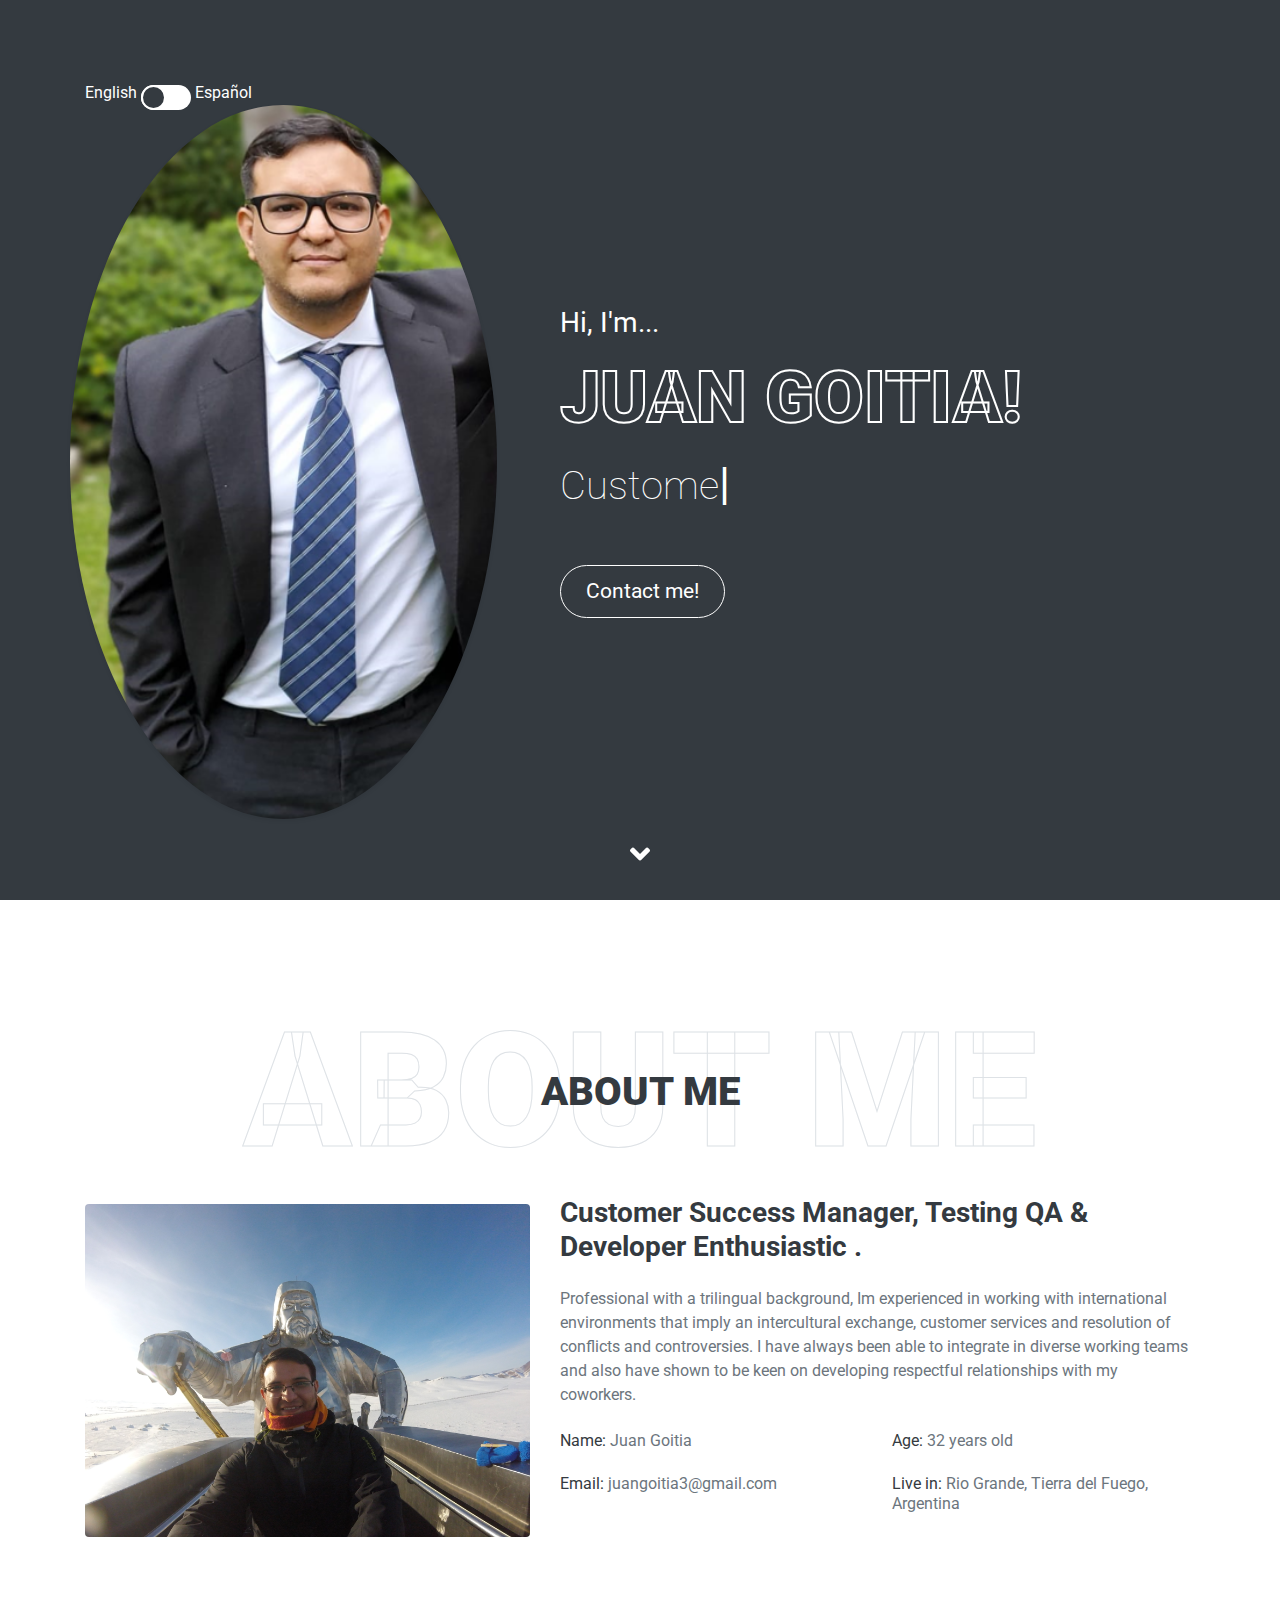
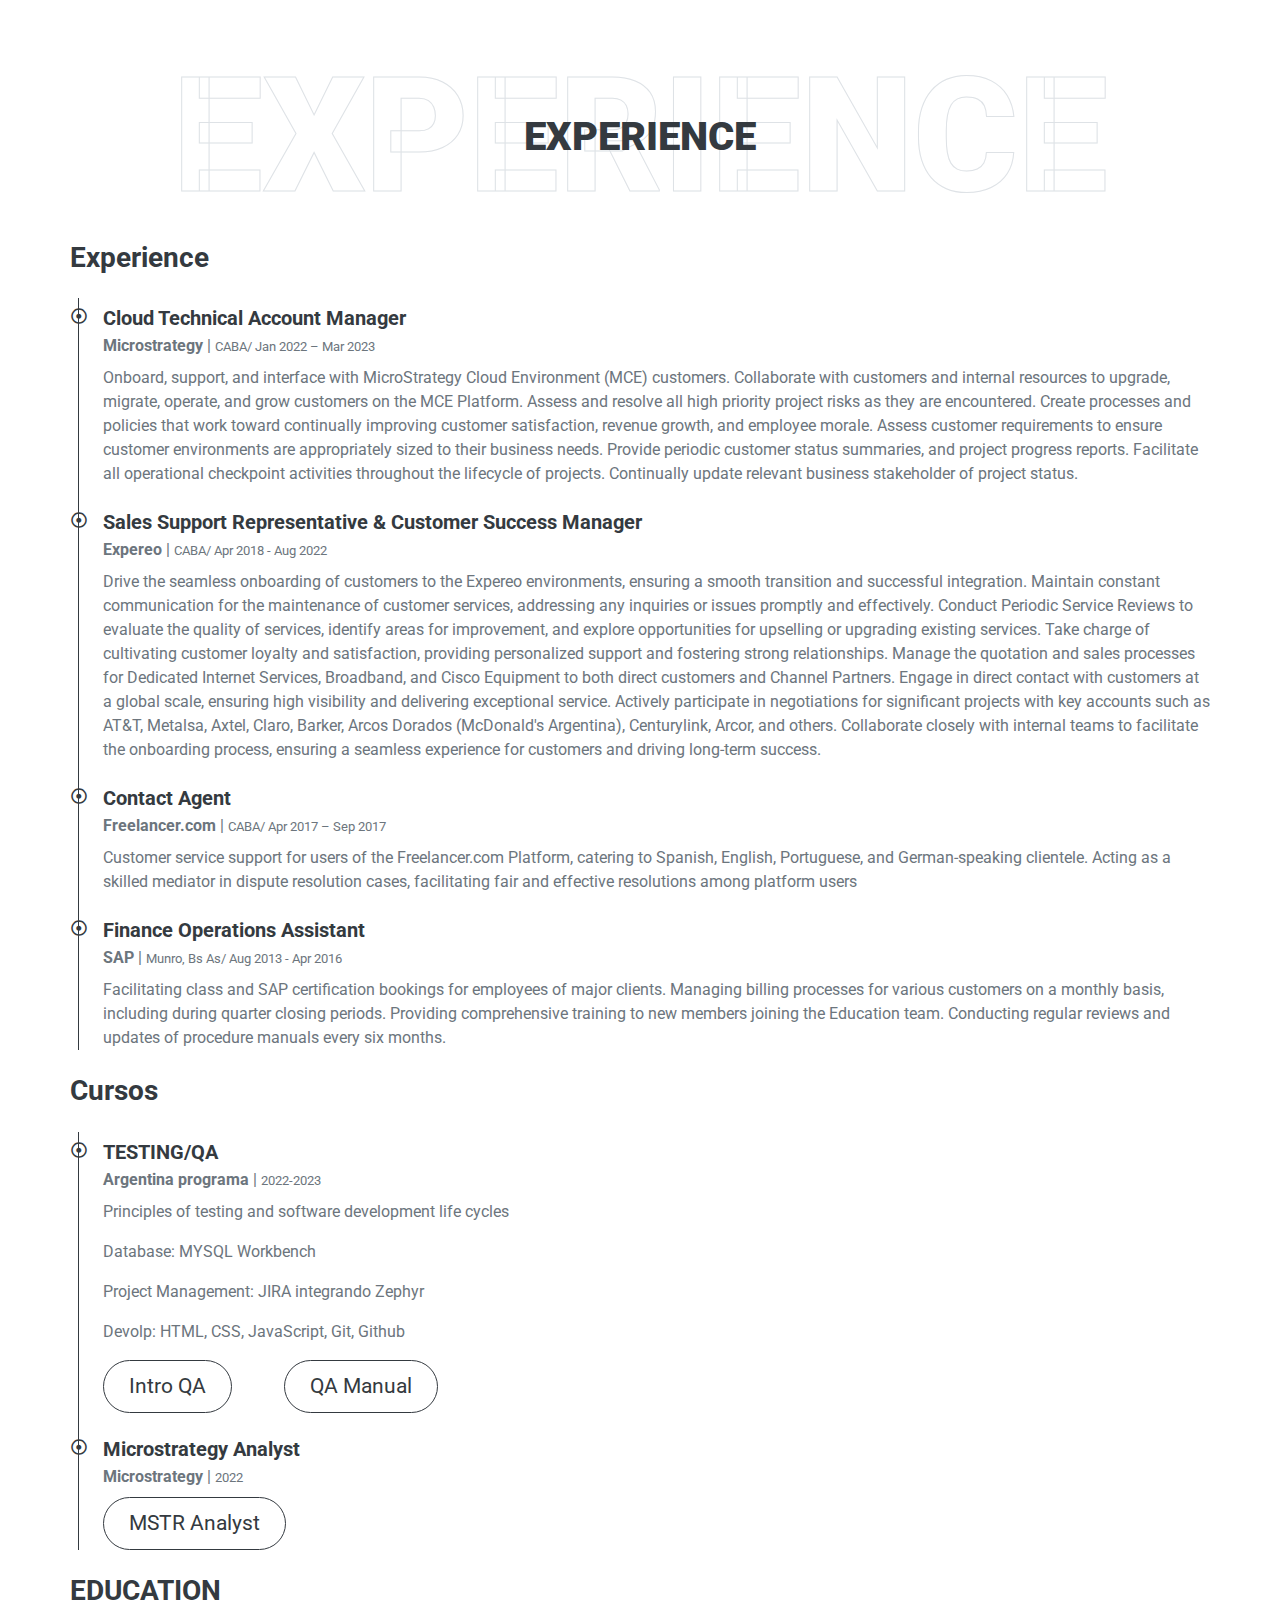
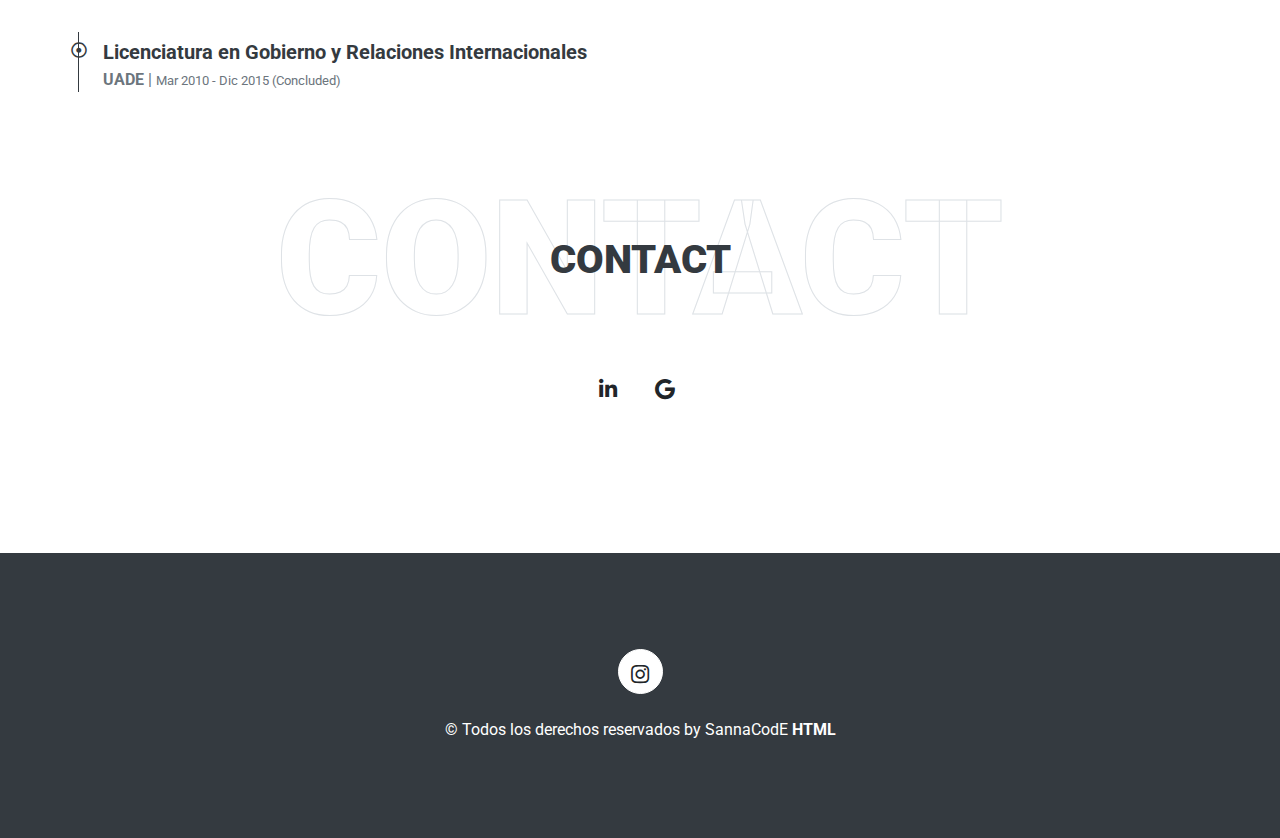
==== index.html @ f3fc85a7 "Initial commit" ====
<!DOCTYPE html>
<html lang="en">

<head>
    <meta charset="utf-8">
    <title>Juan Goitia</title>
    <meta content="width=device-width, initial-scale=1.0" name="viewport">
    <meta content="Free HTML Templates" name="keywords">
    <meta content="Free HTML Templates" name="description">

    <!-- Favicon -->
    <link href="img/favicon.ico" rel="icon">

    <!-- Google Web Fonts -->
    <link rel="preconnect" href="https://fonts.gstatic.com">
    <link href="https://fonts.googleapis.com/css2?family=Roboto:wght@300;400;500;700;900&display=swap" rel="stylesheet">

    <!-- Font Awesome -->
    <link href="https://cdnjs.cloudflare.com/ajax/libs/font-awesome/5.10.0/css/all.min.css" rel="stylesheet">

    <!-- Libraries Stylesheet -->
    <link href="lib/owlcarousel/assets/owl.carousel.min.css" rel="stylesheet">
    <link href="lib/lightbox/css/lightbox.min.css" rel="stylesheet">

    <!-- Customized Bootstrap Stylesheet -->
    <link href="css/style.css" rel="stylesheet">
</head>

<body data-spy="scroll" data-target=".navbar" data-offset="51">
    <!-- Navbar Start -->

    <nav class="navbar fixed-top shadow-sm navbar-expand-lg bg-light navbar-light py-3 py-lg-0 px-lg-5">
        <button type="button" class="navbar-toggler" data-toggle="collapse" data-target="#navbarCollapse">
            <span class="navbar-toggler-icon"></span>
        </button>
        <div class="collapse navbar-collapse px-lg-3" id="navbarCollapse">
            <div class="navbar-nav m-auto py-0">
                <a href="#home" class="nav-item nav-link active">HOME</a>
                <a href="#about" class="nav-item nav-link">ABOUT ME</a>
                <a href="#qualification" class="nav-item nav-link">EDUCATION/EXPERIENCE</a>
                <a href="#contact" class="nav-item nav-link">CONTACT</a>
            </div>
        </div>
    </nav>
    <!-- Navbar End -->

    <!-- Header Start -->
    <div class="container-fluid bg-dark d-flex align-items-center mb-5 py-5" id="home" style="min-height: 100vh;">
        
        

        <div class="container">
            <span class="text-white font-weight-normal mb-5 en">English</span>
            <input type="checkbox" class="check">
            <span class="text-white font-weight-normal mb-5 es">Español</span>
              <div class="row align-items-center">
                <div class="col-lg-5 px-5 pl-lg-0 pb-5 pb-lg-0">
                    <img class="img-fluid w-100 rounded-circle shadow-sm" src="img/foto1.PNG" alt="foto1">
                </div>
                <div class="col-lg-7 text-center text-lg-left">
                    <h3 class="text-white font-weight-normal mb-3">Hi, I'm...</h3>
                    <h1 class="display-3 text-uppercase text-dark mb-2" style="-webkit-text-stroke: 2px #ffffff;">
                        Juan Goitia!</h1>
                    <h1 class="typed-text-output d-inline font-weight-lighter text-white"></h1>
                    <div class="typed-text d-none">Customer Success Manager
                    </div>
                    <div class="d-flex align-items-center justify-content-center justify-content-lg-start pt-5">
                    <a href="#contact" class="btn btn-outline-light mr-5">Contact me!</a>

                    </div>
                </div>
            </div>
        </div>
    </div>
    <!-- Header End -->


    <!-- About Start -->
    <div class="container-fluid py-5" id="about">
        <div class="container">
            <div class="position-relative d-flex align-items-center justify-content-center">
                <h1 class="display-1 text-uppercase text-white" style="-webkit-text-stroke: 1px #dee2e6;">ABOUT ME</h1>
                <h1 class="position-absolute text-uppercase text-dark">About me</h1>
            </div>
            <div class="row align-items-center">
                <div class="col-lg-5 pb-4 pb-lg-0">
                    <img class="img-fluid rounded w-100" src="img/GOPR0879.JPG" alt="GOPR0879">
                </div>
                <div class="col-lg-7">
                    <h3 class="mb-4">Customer Success Manager, Testing QA & Developer Enthusiastic .</h3>
                    <p>Professional with a trilingual background, Im experienced in working with international environments that imply an intercultural exchange, customer services and resolution of conflicts and controversies. 
                        I have always been able to integrate in diverse working teams and also have shown to be keen on developing respectful relationships with my coworkers. 
                    </p>
                    <div class="row mb-3">
                        <div class="col-sm-6 py-2">
                            <h6>Name: <span class="text-secondary">Juan Goitia</span></h6>
                        </div>
                        <div class="col-sm-6 py-2">
                            <h6>Age: <span class="text-secondary">32 years old</span></h6>
                        </div>
                        <div class="col-sm-6 py-2">
                            <h6>Email: <span class="text-secondary">juangoitia3@gmail.com </span></h6>
                        </div>
                        <div class="col-sm-6 py-2">
                            <h6>Live in: <span class="text-secondary">Rio Grande, Tierra del Fuego, Argentina </span></h6>
                        </div>
                    </div>
                </div>
            </div>
        </div>
    </div>
    <!-- About End -->


    <!-- Qualification Start -->
    <div class="container-fluid py-5" id="qualification">
        <div class="container">
            <div class="position-relative d-flex align-items-center justify-content-center">
                <h1 class="display-1 text-uppercase text-white" style="-webkit-text-stroke: 1px #dee2e6;">EXPERIENCE
                </h1>
                <h1 class="position-absolute text-uppercase text-dark">Experience</h1>
            </div>
            <div class="row align-items-center">
                <div class="col-lg-">
                    <h3 class="mb-4">Experience</h3>
                    <div class="border-left border-dark pt-2 pl-4 ml-2">
                        <div class="position-relative mb-4">
                            <i class="far fa-dot-circle text-dark position-absolute" style="top: 2px; left: -32px;"></i>
                            <h5 class="font-weight-bold mb-1">Cloud Technical Account Manager </h5>
                            <p class="mb-2"><strong>Microstrategy</strong> | <small> CABA/ Jan 2022 – Mar 2023</small></p>
                                    
                            <p>Onboard, support, and interface with MicroStrategy Cloud Environment (MCE) customers. 

                                Collaborate with customers and internal resources to upgrade, migrate, operate, and grow customers on the MCE Platform. 
                                
                                Assess and resolve all high priority project risks as they are encountered. 
                                
                                Create processes and policies that work toward continually improving customer satisfaction, revenue growth, and employee morale. 
                                
                                Assess customer requirements to ensure customer environments are appropriately sized to their business needs. 
                                
                                Provide periodic customer status summaries, and project progress reports. 
                                
                                Facilitate all operational checkpoint activities throughout the lifecycle of projects. 
                                
                                Continually update relevant business stakeholder of project status. 
                            </p>
                        </div>
                        <div class="position-relative mb-4">
                            <i class="far fa-dot-circle text-dark position-absolute" style="top: 2px; left: -32px;"></i>
                            <h5 class="font-weight-bold mb-1">Sales Support Representative & Customer Success Manager</h5>
                            <p class="mb-2"><strong>Expereo</strong> | <small>CABA/ Apr 2018 - Aug
                                    2022</small></p>
                            <p> Drive the seamless onboarding of customers to the Expereo environments, ensuring a smooth transition and successful integration.
                                Maintain constant communication for the maintenance of customer services, addressing any inquiries or issues promptly and effectively.
                                Conduct Periodic Service Reviews to evaluate the quality of services, identify areas for improvement, and explore opportunities for upselling or upgrading existing services.
                                Take charge of cultivating customer loyalty and satisfaction, providing personalized support and fostering strong relationships.
                                Manage the quotation and sales processes for Dedicated Internet Services, Broadband, and Cisco Equipment to both direct customers and Channel Partners.
                                Engage in direct contact with customers at a global scale, ensuring high visibility and delivering exceptional service.
                                Actively participate in negotiations for significant projects with key accounts such as AT&T, Metalsa, Axtel, Claro, Barker, Arcos Dorados (McDonald's Argentina), Centurylink, Arcor, and others.
                                Collaborate closely with internal teams to facilitate the onboarding process, ensuring a seamless experience for customers and driving long-term success.
                            </p>
                        </div>
                        <div class="position-relative mb-4">
                            <i class="far fa-dot-circle text-dark position-absolute" style="top: 2px; left: -32px;"></i>
                            <h5 class="font-weight-bold mb-1">Contact Agent</h5>
                            <p class="mb-2"><strong>Freelancer.com</strong> | <small>CABA/ Apr 2017 – Sep 2017</small></p>
                            <p> Customer service support for users of the Freelancer.com Platform, catering to Spanish, English, Portuguese, and German-speaking clientele.

                                Acting as a skilled mediator in dispute resolution cases, facilitating fair and effective resolutions among platform users
                            </p>
                        </div>
                        <div class="position-relative mb-4">
                            <i class="far fa-dot-circle text-dark position-absolute" style="top: 2px; left: -32px;"></i>
                            <h5 class="font-weight-bold mb-1">Finance Operations Assistant</h5>
                            <p class="mb-2"><strong>SAP</strong> | <small>Munro, Bs As/ Aug 2013 - Apr
                                    2016</small></p>
                            <p> Facilitating class and SAP certification bookings for employees of major clients.

                                Managing billing processes for various customers on a monthly basis, including during quarter closing periods.
                                
                                Providing comprehensive training to new members joining the Education team.
                                
                                Conducting regular reviews and updates of procedure manuals every six months.
                            </p>
                        </div>
                    </div>
                </div>
                <div class="col-lg-">
                    <h3 class="mb-4">Cursos</h3>
                    <div class="border-left border-dark pt-2 pl-4 ml-2">
                        <div class="position-relative mb-4">
                            <i class="far fa-dot-circle text-dark position-absolute" style="top: 2px; left: -32px;"></i>
                            <h5 class="font-weight-bold mb-1">TESTING/QA</h5>
                            <p class="mb-2"><strong>Argentina programa</strong> | <small>2022-2023</small>
                            </p>
                            <p>Principles of testing and software development life cycles</p>
                            <p>Database: MYSQL Workbench</p>
                            <p>Project Management: JIRA integrando Zephyr</p>
                            <p>Devolp: HTML, CSS, JavaScript, Git, Github</p>
                            <a href="img/Introducción a Qa (1).jpeg" class="btn btn-outline-dark mr-5">Intro QA</a>
                            <a href="img/Testing Manual.jpeg" class="btn btn-outline-dark mr-5">QA Manual</a>
                        </div>
                        <div class="position-relative mb-4">
                            <i class="far fa-dot-circle text-dark position-absolute" style="top: 2px; left: -32px;"></i>
                            <h5 class="font-weight-bold mb-1">Microstrategy Analyst</h5>
                            <p class="mb-2"><strong>Microstrategy</strong> | <small>2022</small></p>
                            <a href="img/MSTR ANA.PNG" class="btn btn-outline-dark mr-5"> MSTR Analyst</a>
                        </div>
                    </div>
                    <div class="col-lg-">
                        <h3 class="mb-4">EDUCATION</h3>
                        <div class="border-left border-dark pt-2 pl-4 ml-2">
                            <div class="position-relative mb-4">
                                <i class="far fa-dot-circle text-dark position-absolute" style="top: 2px; left: -32px;"></i>
                                <h5 class="font-weight-bold mb-1">Licenciatura en Gobierno y Relaciones Internacionales</h5>
                                <p class="mb-2"><strong>UADE</strong> | <small>Mar 2010 -
                                        Dic
                                        2015 (Concluded)</small></p>
                                <!-- <p>Tempor eos dolore amet tempor dolor tempor. Dolore ea magna sit amet dolor eirmod. Eos ipsum est tempor dolor. Clita lorem kasd sed ea lorem diam ea lorem eirmod duo sit ipsum stet lorem diam</p> -->
                            </div>
                            
                        </div>
                    </div>
                </div>
            </div>
        </div>
       
    <!-- Contact Start -->
    <div class="container-fluid py-5" id="contact">
        <div class="container">
            <div class="position-relative d-flex align-items-center justify-content-center">
                <h1 class="display-1 text-uppercase text-white" style="-webkit-text-stroke: 1px #dee2e6;">CONTACT
                </h1>
                <h1 class="position-absolute text-uppercase text-dark">CONTACT</h1>
            </div>
            <div class="row justify-content-center">
                <!-- <div class="col-lg-8">
                        <div class="contact-form text-center">
                            <div id="success"></div>
                            <form name="sentMessage" id="contactForm" novalidate="novalidate">
                                <div class="form-row">
                                    <div class="control-group col-sm-6">
                                        <input type="text" class="form-control p-4" id="name" placeholder="Tu nombre"
                                            required="required"
                                            data-validation-required-message="Please enter your name" />
                                        <p class="help-block text-danger"></p>
                                    </div>
                                    <div class="control-group col-sm-6">
                                        <input type="email" class="form-control p-4" id="email" placeholder="Tu email"
                                            required="required"
                                            data-validation-required-message="Please enter your email" />
                                        <p class="help-block text-danger"></p>
                                    </div>
                                </div>
                                <div class="control-group">
                                    <input type="text" class="form-control p-4" id="subject" placeholder="Asunto"
                                        required="required" data-validation-required-message="Please enter a subject" />
                                    <p class="help-block text-danger"></p>
                                </div>
                                <div class="control-group">
                                    <textarea class="form-control py-3 px-4" rows="5" id="message" placeholder="Mensaje"
                                        required="required"
                                        data-validation-required-message="Por favor ingresa el mensaje"></textarea>
                                    <p class="help-block text-danger"></p>
                                </div> -->
                <div>
                    <a href=https://www.linkedin.com/in/juangoitia/ class="btn btn-light btn-social mr-2"
                        href="#"><i class="fab fa-linkedin-in"></i></a>
                    
                        <a href="mailTO:juangoitia3@gmail.com" class="btn btn-light btn-social mr-2" href="#"><i
                                class="fab fa-google"></i>
                           
                            </a>
                </div>
                </form>
            </div>
        </div>
    </div>
    </div>
    </div>
    <!-- Contact End -->


    <!-- Footer Start -->
    <div class="container-fluid bg-dark text-white mt-5 py-5 px-sm-3 px-md-5">
        <div class="container text-center py-5">
            <div class="d-flex justify-content-center mb-4">
                <a href=https://instagram.com/jotatdf?igshid=MzNlNGNkZWQ4Mg class="btn btn-light btn-social" href="#"><i class="fab fa-instagram"></i></a>
            </div>
            <!-- <div class="d-flex justify-content-center mb-3">
                    <a class="text-white" href="#">Privacy</a>
                    <span class="px-3">|</span>
                    <a class="text-white" href="#">Terms</a>
                    <span class="px-3">|</span>
                    <a class="text-white" href="#">FAQs</a>
                    <span class="px-3">|</span>
                    <a class="text-white" href="#">Help</a>
                </div> -->
            <p class="m-0">&copy; <a class="text-white font-weight-bold" href="#"></a>Todos los derechos reservados by
                SannaCodE <a class="text-white font-weight-bold"
                    href="https://github.com/FedericoSannazzaro/portfolio">HTML</a>
            </p>
        </div>
    </div>
    <!-- Footer End -->

    <!-- Scroll to Bottom -->
    <i class="fa fa-2x fa-angle-down text-white scroll-to-bottom"></i>

    <!-- Back to Top -->
    <a href="#" class="btn btn-outline-dark px-0 back-to-top"><i class="fa fa-angle-double-up"></i></a>


    <!-- JavaScript Libraries -->
    <script src="https://code.jquery.com/jquery-3.4.1.min.js"></script>
    <script src="https://stackpath.bootstrapcdn.com/bootstrap/4.4.1/js/bootstrap.bundle.min.js"></script>
    <script src="lib/typed/typed.min.js"></script>
    <script src="lib/easing/easing.min.js"></script>
    <script src="lib/waypoints/waypoints.min.js"></script>
    <script src="lib/owlcarousel/owl.carousel.min.js"></script>
    <script src="lib/isotope/isotope.pkgd.min.js"></script>
    <script src="lib/lightbox/js/lightbox.min.js"></script>

    <!-- Contact Javascript File -->
    <script src="mail/jqBootstrapValidation.min.js"></script>
    <script src="mail/contact.js"></script>

    <!-- Template Javascript -->
    <script src="./js/main.js"></script>
    <script src="./js/app.js"></script>
</body>

</html>
---- css/style.css ----
/******* Bootstrap Theming ********/
/*!
 * Bootstrap v4.5.3 (https://getbootstrap.com/)
 * Copyright 2011-2020 The Bootstrap Authors
 * Copyright 2011-2020 Twitter, Inc.
 * Licensed under MIT (https://github.com/twbs/bootstrap/blob/main/LICENSE)
 */
:root {
  --blue: #007bff;
  --indigo: #6610f2;
  --purple: #6f42c1;
  --pink: #e83e8c;
  --red: #dc3545;
  --orange: #fd7e14;
  --yellow: #ffc107;
  --green: #28a745;
  --teal: #20c997;
  --cyan: #17a2b8;
  --white: #fff;
  --gray: #6c757d;
  --gray-dark: #343a40;
  --primary: #103f79;
  --secondary: #f3b229;
  --success: #28a745;
  --info: #17a2b8;
  --warning: #ffc107;
  --danger: #dc3545;
  --light: #ffffff;
  --dark: #343a40;
  --breakpoint-xs: 0;
  --breakpoint-sm: 576px;
  --breakpoint-md: 768px;
  --breakpoint-lg: 992px;
  --breakpoint-xl: 1200px;
  --font-family-sans-serif: "Roboto", sans-serif;
  --font-family-monospace: SFMono-Regular, Menlo, Monaco, Consolas, "Liberation Mono", "Courier New", monospace;
}

*,
*::before,
*::after {
  box-sizing: border-box;
}

html {
  font-family: sans-serif;
  line-height: 1.15;
  -webkit-text-size-adjust: 100%;
  -webkit-tap-highlight-color: rgba(0, 0, 0, 0);
}

article,
aside,
figcaption,
figure,
footer,
header,
hgroup,
main,
nav,
section {
  display: block;
}

body {
  margin: 0;
  font-family: "Roboto", sans-serif;
  font-size: 1rem;
  font-weight: 400;
  line-height: 1.5;
  color: #6c757d;
  text-align: left;
  background-color: #ffffff;
}

[tabindex="-1"]:focus:not(:focus-visible) {
  outline: 0 !important;
}

hr {
  box-sizing: content-box;
  height: 0;
  overflow: visible;
}

h1,
h2,
h3,
h4,
h5,
h6 {
  margin-top: 0;
  margin-bottom: 0.5rem;
}

p {
  margin-top: 0;
  margin-bottom: 1rem;
}

abbr[title],
abbr[data-original-title] {
  text-decoration: underline;
  text-decoration: underline dotted;
  cursor: help;
  border-bottom: 0;
  text-decoration-skip-ink: none;
}

address {
  margin-bottom: 1rem;
  font-style: normal;
  line-height: inherit;
}

ol,
ul,
dl {
  margin-top: 0;
  margin-bottom: 1rem;
}

ol ol,
ul ul,
ol ul,
ul ol {
  margin-bottom: 0;
}

dt {
  font-weight: 700;
}

dd {
  margin-bottom: .5rem;
  margin-left: 0;
}

blockquote {
  margin: 0 0 1rem;
}

b,
strong {
  font-weight: bolder;
}

small {
  font-size: 80%;
}

sub,
sup {
  position: relative;
  font-size: 75%;
  line-height: 0;
  vertical-align: baseline;
}

sub {
  bottom: -.25em;
}

sup {
  top: -.5em;
}

a {
  color: #0BCEAF;
  text-decoration: none;
  background-color: transparent;
}

a:hover {
  color: #078571;
  text-decoration: underline;
}

a:not([href]):not([class]) {
  color: inherit;
  text-decoration: none;
}

a:not([href]):not([class]):hover {
  color: inherit;
  text-decoration: none;
}

pre,
code,
kbd,
samp {
  font-family: SFMono-Regular, Menlo, Monaco, Consolas, "Liberation Mono", "Courier New", monospace;
  font-size: 1em;
}

pre {
  margin-top: 0;
  margin-bottom: 1rem;
  overflow: auto;
  -ms-overflow-style: scrollbar;
}

figure {
  margin: 0 0 1rem;
}

img {
  vertical-align: middle;
  border-style: none;
}

svg {
  overflow: hidden;
  vertical-align: middle;
}

table {
  border-collapse: collapse;
}

caption {
  padding-top: 0.75rem;
  padding-bottom: 0.75rem;
  color: #6c757d;
  text-align: left;
  caption-side: bottom;
}

th {
  text-align: inherit;
  text-align: -webkit-match-parent;
}

label {
  display: inline-block;
  margin-bottom: 0.5rem;
}

button {
  border-radius: 0;
}

button:focus {
  outline: 1px dotted;
  outline: 5px auto -webkit-focus-ring-color;
}

input,
button,
select,
optgroup,
textarea {
  margin: 0;
  font-family: inherit;
  font-size: inherit;
  line-height: inherit;
}

button,
input {
  overflow: visible;
}

button,
select {
  text-transform: none;
}

[role="button"] {
  cursor: pointer;
}

select {
  word-wrap: normal;
}

button,
[type="button"],
[type="reset"],
[type="submit"] {
  -webkit-appearance: button;
}

button:not(:disabled),
[type="button"]:not(:disabled),
[type="reset"]:not(:disabled),
[type="submit"]:not(:disabled) {
  cursor: pointer;
}

button::-moz-focus-inner,
[type="button"]::-moz-focus-inner,
[type="reset"]::-moz-focus-inner,
[type="submit"]::-moz-focus-inner {
  padding: 0;
  border-style: none;
}

input[type="radio"],
input[type="checkbox"] {
  box-sizing: border-box;
  padding: 0;
}

textarea {
  overflow: auto;
  resize: vertical;
}

fieldset {
  min-width: 0;
  padding: 0;
  margin: 0;
  border: 0;
}

legend {
  display: block;
  width: 100%;
  max-width: 100%;
  padding: 0;
  margin-bottom: .5rem;
  font-size: 1.5rem;
  line-height: inherit;
  color: inherit;
  white-space: normal;
}

@media (max-width: 1200px) {
  legend {
    font-size: calc(1.275rem + 0.3vw);
  }
}

progress {
  vertical-align: baseline;
}

[type="number"]::-webkit-inner-spin-button,
[type="number"]::-webkit-outer-spin-button {
  height: auto;
}

[type="search"] {
  outline-offset: -2px;
  -webkit-appearance: none;
}

[type="search"]::-webkit-search-decoration {
  -webkit-appearance: none;
}

::-webkit-file-upload-button {
  font: inherit;
  -webkit-appearance: button;
}

output {
  display: inline-block;
}

summary {
  display: list-item;
  cursor: pointer;
}

template {
  display: none;
}

[hidden] {
  display: none !important;
}

h1,
h2,
h3,
h4,
h5,
h6,
.h1,
.h2,
.h3,
.h4,
.h5,
.h6 {
  margin-bottom: 0.5rem;
  font-weight: 500;
  line-height: 1.2;
  color: #343a40;
}

h1,
.h1 {
  font-size: 2.5rem;
}

@media (max-width: 1200px) {

  h1,
  .h1 {
    font-size: calc(1.375rem + 1.5vw);
  }
}

h2,
.h2 {
  font-size: 2rem;
}

@media (max-width: 1200px) {

  h2,
  .h2 {
    font-size: calc(1.325rem + 0.9vw);
  }
}

h3,
.h3 {
  font-size: 1.75rem;
}

@media (max-width: 1200px) {

  h3,
  .h3 {
    font-size: calc(1.3rem + 0.6vw);
  }
}

h4,
.h4 {
  font-size: 1.5rem;
}

@media (max-width: 1200px) {

  h4,
  .h4 {
    font-size: calc(1.275rem + 0.3vw);
  }
}

h5,
.h5 {
  font-size: 1.25rem;
}

h6,
.h6 {
  font-size: 1rem;
}

.lead {
  font-size: 1.25rem;
  font-weight: 300;
}

.display-1 {
  font-size: 10rem;
  font-weight: 300;
  line-height: 1.2;
}

@media (max-width: 1200px) {
  .display-1 {
    font-size: calc(2.125rem + 10.5vw);
  }
}

.display-2 {
  font-size: 5.5rem;
  font-weight: 300;
  line-height: 1.2;
}

@media (max-width: 1200px) {
  .display-2 {
    font-size: calc(1.675rem + 5.1vw);
  }
}

.display-3 {
  font-size: 4.5rem;
  font-weight: 300;
  line-height: 1.2;
}

@media (max-width: 1200px) {
  .display-3 {
    font-size: calc(1.575rem + 3.9vw);
  }
}

.display-4 {
  font-size: 3.5rem;
  font-weight: 300;
  line-height: 1.2;
}

@media (max-width: 1200px) {
  .display-4 {
    font-size: calc(1.475rem + 2.7vw);
  }
}

hr {
  margin-top: 1rem;
  margin-bottom: 1rem;
  border: 0;
  border-top: 1px solid rgba(0, 0, 0, 0.1);
}

small,
.small {
  font-size: 80%;
  font-weight: 400;
}

mark,
.mark {
  padding: 0.2em;
  background-color: #fcf8e3;
}

.list-unstyled {
  padding-left: 0;
  list-style: none;
}

.list-inline {
  padding-left: 0;
  list-style: none;
}

.list-inline-item {
  display: inline-block;
}

.list-inline-item:not(:last-child) {
  margin-right: 0.5rem;
}

.initialism {
  font-size: 90%;
  text-transform: uppercase;
}

.blockquote {
  margin-bottom: 1rem;
  font-size: 1.25rem;
}

.blockquote-footer {
  display: block;
  font-size: 80%;
  color: #6c757d;
}

.blockquote-footer::before {
  content: "\2014\00A0";
}

.img-fluid {
  max-width: 100%;
  height: auto;
}

.img-thumbnail {
  padding: 0.25rem;
  background-color: #ffffff;
  border: 1px solid #dee2e6;
  border-radius: 0.25rem;
  max-width: 100%;
  height: auto;
}

.figure {
  display: inline-block;
}

.figure-img {
  margin-bottom: 0.5rem;
  line-height: 1;
}

.figure-caption {
  font-size: 90%;
  color: #6c757d;
}

code {
  font-size: 87.5%;
  color: #e83e8c;
  word-wrap: break-word;
}

a>code {
  color: inherit;
}

kbd {
  padding: 0.2rem 0.4rem;
  font-size: 87.5%;
  color: #fff;
  background-color: #212529;
  border-radius: 0.2rem;
}

kbd kbd {
  padding: 0;
  font-size: 100%;
  font-weight: 700;
}

pre {
  display: block;
  font-size: 87.5%;
  color: #212529;
}

pre code {
  font-size: inherit;
  color: inherit;
  word-break: normal;
}

.pre-scrollable {
  max-height: 340px;
  overflow-y: scroll;
}

.container,
.container-fluid,
.container-sm,
.container-md,
.container-lg,
.container-xl {
  width: 100%;
  padding-right: 15px;
  padding-left: 15px;
  margin-right: auto;
  margin-left: auto;
}

@media (min-width: 576px) {

  .container,
  .container-sm {
    max-width: 540px;
  }
}

@media (min-width: 768px) {

  .container,
  .container-sm,
  .container-md {
    max-width: 720px;
  }
}

@media (min-width: 992px) {

  .container,
  .container-sm,
  .container-md,
  .container-lg {
    max-width: 960px;
  }
}

@media (min-width: 1200px) {

  .container,
  .container-sm,
  .container-md,
  .container-lg,
  .container-xl {
    max-width: 1140px;
  }
}

.row {
  display: flex;
  flex-wrap: wrap;
  margin-right: -15px;
  margin-left: -15px;
}

.no-gutters {
  margin-right: 0;
  margin-left: 0;
}

.no-gutters>.col,
.no-gutters>[class*="col-"] {
  padding-right: 0;
  padding-left: 0;
}

.col-1,
.col-2,
.col-3,
.col-4,
.col-5,
.col-6,
.col-7,
.col-8,
.col-9,
.col-10,
.col-11,
.col-12,
.col,
.col-auto,
.col-sm-1,
.col-sm-2,
.col-sm-3,
.col-sm-4,
.col-sm-5,
.col-sm-6,
.col-sm-7,
.col-sm-8,
.col-sm-9,
.col-sm-10,
.col-sm-11,
.col-sm-12,
.col-sm,
.col-sm-auto,
.col-md-1,
.col-md-2,
.col-md-3,
.col-md-4,
.col-md-5,
.col-md-6,
.col-md-7,
.col-md-8,
.col-md-9,
.col-md-10,
.col-md-11,
.col-md-12,
.col-md,
.col-md-auto,
.col-lg-1,
.col-lg-2,
.col-lg-3,
.col-lg-4,
.col-lg-5,
.col-lg-6,
.col-lg-7,
.col-lg-8,
.col-lg-9,
.col-lg-10,
.col-lg-11,
.col-lg-12,
.col-lg,
.col-lg-auto,
.col-xl-1,
.col-xl-2,
.col-xl-3,
.col-xl-4,
.col-xl-5,
.col-xl-6,
.col-xl-7,
.col-xl-8,
.col-xl-9,
.col-xl-10,
.col-xl-11,
.col-xl-12,
.col-xl,
.col-xl-auto {
  position: relative;
  width: 100%;
  padding-right: 15px;
  padding-left: 15px;
}

.col {
  flex-basis: 0;
  flex-grow: 1;
  max-width: 100%;
}

.row-cols-1>* {
  flex: 0 0 100%;
  max-width: 100%;
}

.row-cols-2>* {
  flex: 0 0 50%;
  max-width: 50%;
}

.row-cols-3>* {
  flex: 0 0 33.33333%;
  max-width: 33.33333%;
}

.row-cols-4>* {
  flex: 0 0 25%;
  max-width: 25%;
}

.row-cols-5>* {
  flex: 0 0 20%;
  max-width: 20%;
}

.row-cols-6>* {
  flex: 0 0 16.66667%;
  max-width: 16.66667%;
}

.col-auto {
  flex: 0 0 auto;
  width: auto;
  max-width: 100%;
}

.col-1 {
  flex: 0 0 8.33333%;
  max-width: 8.33333%;
}

.col-2 {
  flex: 0 0 16.66667%;
  max-width: 16.66667%;
}

.col-3 {
  flex: 0 0 25%;
  max-width: 25%;
}

.col-4 {
  flex: 0 0 33.33333%;
  max-width: 33.33333%;
}

.col-5 {
  flex: 0 0 41.66667%;
  max-width: 41.66667%;
}

.col-6 {
  flex: 0 0 50%;
  max-width: 50%;
}

.col-7 {
  flex: 0 0 58.33333%;
  max-width: 58.33333%;
}

.col-8 {
  flex: 0 0 66.66667%;
  max-width: 66.66667%;
}

.col-9 {
  flex: 0 0 75%;
  max-width: 75%;
}

.col-10 {
  flex: 0 0 83.33333%;
  max-width: 83.33333%;
}

.col-11 {
  flex: 0 0 91.66667%;
  max-width: 91.66667%;
}

.col-12 {
  flex: 0 0 100%;
  max-width: 100%;
}

.order-first {
  order: -1;
}

.order-last {
  order: 13;
}

.order-0 {
  order: 0;
}

.order-1 {
  order: 1;
}

.order-2 {
  order: 2;
}

.order-3 {
  order: 3;
}

.order-4 {
  order: 4;
}

.order-5 {
  order: 5;
}

.order-6 {
  order: 6;
}

.order-7 {
  order: 7;
}

.order-8 {
  order: 8;
}

.order-9 {
  order: 9;
}

.order-10 {
  order: 10;
}

.order-11 {
  order: 11;
}

.order-12 {
  order: 12;
}

.offset-1 {
  margin-left: 8.33333%;
}

.offset-2 {
  margin-left: 16.66667%;
}

.offset-3 {
  margin-left: 25%;
}

.offset-4 {
  margin-left: 33.33333%;
}

.offset-5 {
  margin-left: 41.66667%;
}

.offset-6 {
  margin-left: 50%;
}

.offset-7 {
  margin-left: 58.33333%;
}

.offset-8 {
  margin-left: 66.66667%;
}

.offset-9 {
  margin-left: 75%;
}

.offset-10 {
  margin-left: 83.33333%;
}

.offset-11 {
  margin-left: 91.66667%;
}

@media (min-width: 576px) {
  .col-sm {
    flex-basis: 0;
    flex-grow: 1;
    max-width: 100%;
  }

  .row-cols-sm-1>* {
    flex: 0 0 100%;
    max-width: 100%;
  }

  .row-cols-sm-2>* {
    flex: 0 0 50%;
    max-width: 50%;
  }

  .row-cols-sm-3>* {
    flex: 0 0 33.33333%;
    max-width: 33.33333%;
  }

  .row-cols-sm-4>* {
    flex: 0 0 25%;
    max-width: 25%;
  }

  .row-cols-sm-5>* {
    flex: 0 0 20%;
    max-width: 20%;
  }

  .row-cols-sm-6>* {
    flex: 0 0 16.66667%;
    max-width: 16.66667%;
  }

  .col-sm-auto {
    flex: 0 0 auto;
    width: auto;
    max-width: 100%;
  }

  .col-sm-1 {
    flex: 0 0 8.33333%;
    max-width: 8.33333%;
  }

  .col-sm-2 {
    flex: 0 0 16.66667%;
    max-width: 16.66667%;
  }

  .col-sm-3 {
    flex: 0 0 25%;
    max-width: 25%;
  }

  .col-sm-4 {
    flex: 0 0 33.33333%;
    max-width: 33.33333%;
  }

  .col-sm-5 {
    flex: 0 0 41.66667%;
    max-width: 41.66667%;
  }

  .col-sm-6 {
    flex: 0 0 50%;
    max-width: 50%;
  }

  .col-sm-7 {
    flex: 0 0 58.33333%;
    max-width: 58.33333%;
  }

  .col-sm-8 {
    flex: 0 0 66.66667%;
    max-width: 66.66667%;
  }

  .col-sm-9 {
    flex: 0 0 75%;
    max-width: 75%;
  }

  .col-sm-10 {
    flex: 0 0 83.33333%;
    max-width: 83.33333%;
  }

  .col-sm-11 {
    flex: 0 0 91.66667%;
    max-width: 91.66667%;
  }

  .col-sm-12 {
    flex: 0 0 100%;
    max-width: 100%;
  }

  .order-sm-first {
    order: -1;
  }

  .order-sm-last {
    order: 13;
  }

  .order-sm-0 {
    order: 0;
  }

  .order-sm-1 {
    order: 1;
  }

  .order-sm-2 {
    order: 2;
  }

  .order-sm-3 {
    order: 3;
  }

  .order-sm-4 {
    order: 4;
  }

  .order-sm-5 {
    order: 5;
  }

  .order-sm-6 {
    order: 6;
  }

  .order-sm-7 {
    order: 7;
  }

  .order-sm-8 {
    order: 8;
  }

  .order-sm-9 {
    order: 9;
  }

  .order-sm-10 {
    order: 10;
  }

  .order-sm-11 {
    order: 11;
  }

  .order-sm-12 {
    order: 12;
  }

  .offset-sm-0 {
    margin-left: 0;
  }

  .offset-sm-1 {
    margin-left: 8.33333%;
  }

  .offset-sm-2 {
    margin-left: 16.66667%;
  }

  .offset-sm-3 {
    margin-left: 25%;
  }

  .offset-sm-4 {
    margin-left: 33.33333%;
  }

  .offset-sm-5 {
    margin-left: 41.66667%;
  }

  .offset-sm-6 {
    margin-left: 50%;
  }

  .offset-sm-7 {
    margin-left: 58.33333%;
  }

  .offset-sm-8 {
    margin-left: 66.66667%;
  }

  .offset-sm-9 {
    margin-left: 75%;
  }

  .offset-sm-10 {
    margin-left: 83.33333%;
  }

  .offset-sm-11 {
    margin-left: 91.66667%;
  }
}

@media (min-width: 768px) {
  .col-md {
    flex-basis: 0;
    flex-grow: 1;
    max-width: 100%;
  }

  .row-cols-md-1>* {
    flex: 0 0 100%;
    max-width: 100%;
  }

  .row-cols-md-2>* {
    flex: 0 0 50%;
    max-width: 50%;
  }

  .row-cols-md-3>* {
    flex: 0 0 33.33333%;
    max-width: 33.33333%;
  }

  .row-cols-md-4>* {
    flex: 0 0 25%;
    max-width: 25%;
  }

  .row-cols-md-5>* {
    flex: 0 0 20%;
    max-width: 20%;
  }

  .row-cols-md-6>* {
    flex: 0 0 16.66667%;
    max-width: 16.66667%;
  }

  .col-md-auto {
    flex: 0 0 auto;
    width: auto;
    max-width: 100%;
  }

  .col-md-1 {
    flex: 0 0 8.33333%;
    max-width: 8.33333%;
  }

  .col-md-2 {
    flex: 0 0 16.66667%;
    max-width: 16.66667%;
  }

  .col-md-3 {
    flex: 0 0 25%;
    max-width: 25%;
  }

  .col-md-4 {
    flex: 0 0 33.33333%;
    max-width: 33.33333%;
  }

  .col-md-5 {
    flex: 0 0 41.66667%;
    max-width: 41.66667%;
  }

  .col-md-6 {
    flex: 0 0 50%;
    max-width: 50%;
  }

  .col-md-7 {
    flex: 0 0 58.33333%;
    max-width: 58.33333%;
  }

  .col-md-8 {
    flex: 0 0 66.66667%;
    max-width: 66.66667%;
  }

  .col-md-9 {
    flex: 0 0 75%;
    max-width: 75%;
  }

  .col-md-10 {
    flex: 0 0 83.33333%;
    max-width: 83.33333%;
  }

  .col-md-11 {
    flex: 0 0 91.66667%;
    max-width: 91.66667%;
  }

  .col-md-12 {
    flex: 0 0 100%;
    max-width: 100%;
  }

  .order-md-first {
    order: -1;
  }

  .order-md-last {
    order: 13;
  }

  .order-md-0 {
    order: 0;
  }

  .order-md-1 {
    order: 1;
  }

  .order-md-2 {
    order: 2;
  }

  .order-md-3 {
    order: 3;
  }

  .order-md-4 {
    order: 4;
  }

  .order-md-5 {
    order: 5;
  }

  .order-md-6 {
    order: 6;
  }

  .order-md-7 {
    order: 7;
  }

  .order-md-8 {
    order: 8;
  }

  .order-md-9 {
    order: 9;
  }

  .order-md-10 {
    order: 10;
  }

  .order-md-11 {
    order: 11;
  }

  .order-md-12 {
    order: 12;
  }

  .offset-md-0 {
    margin-left: 0;
  }

  .offset-md-1 {
    margin-left: 8.33333%;
  }

  .offset-md-2 {
    margin-left: 16.66667%;
  }

  .offset-md-3 {
    margin-left: 25%;
  }

  .offset-md-4 {
    margin-left: 33.33333%;
  }

  .offset-md-5 {
    margin-left: 41.66667%;
  }

  .offset-md-6 {
    margin-left: 50%;
  }

  .offset-md-7 {
    margin-left: 58.33333%;
  }

  .offset-md-8 {
    margin-left: 66.66667%;
  }

  .offset-md-9 {
    margin-left: 75%;
  }

  .offset-md-10 {
    margin-left: 83.33333%;
  }

  .offset-md-11 {
    margin-left: 91.66667%;
  }
}

@media (min-width: 992px) {
  .col-lg {
    flex-basis: 0;
    flex-grow: 1;
    max-width: 100%;
  }

  .row-cols-lg-1>* {
    flex: 0 0 100%;
    max-width: 100%;
  }

  .row-cols-lg-2>* {
    flex: 0 0 50%;
    max-width: 50%;
  }

  .row-cols-lg-3>* {
    flex: 0 0 33.33333%;
    max-width: 33.33333%;
  }

  .row-cols-lg-4>* {
    flex: 0 0 25%;
    max-width: 25%;
  }

  .row-cols-lg-5>* {
    flex: 0 0 20%;
    max-width: 20%;
  }

  .row-cols-lg-6>* {
    flex: 0 0 16.66667%;
    max-width: 16.66667%;
  }

  .col-lg-auto {
    flex: 0 0 auto;
    width: auto;
    max-width: 100%;
  }

  .col-lg-1 {
    flex: 0 0 8.33333%;
    max-width: 8.33333%;
  }

  .col-lg-2 {
    flex: 0 0 16.66667%;
    max-width: 16.66667%;
  }

  .col-lg-3 {
    flex: 0 0 25%;
    max-width: 25%;
  }

  .col-lg-4 {
    flex: 0 0 33.33333%;
    max-width: 33.33333%;
  }

  .col-lg-5 {
    flex: 0 0 41.66667%;
    max-width: 41.66667%;
  }

  .col-lg-6 {
    flex: 0 0 50%;
    max-width: 50%;
  }

  .col-lg-7 {
    flex: 0 0 58.33333%;
    max-width: 58.33333%;
  }

  .col-lg-8 {
    flex: 0 0 66.66667%;
    max-width: 66.66667%;
  }

  .col-lg-9 {
    flex: 0 0 75%;
    max-width: 75%;
  }

  .col-lg-10 {
    flex: 0 0 83.33333%;
    max-width: 83.33333%;
  }

  .col-lg-11 {
    flex: 0 0 91.66667%;
    max-width: 91.66667%;
  }

  .col-lg-12 {
    flex: 0 0 100%;
    max-width: 100%;
  }

  .order-lg-first {
    order: -1;
  }

  .order-lg-last {
    order: 13;
  }

  .order-lg-0 {
    order: 0;
  }

  .order-lg-1 {
    order: 1;
  }

  .order-lg-2 {
    order: 2;
  }

  .order-lg-3 {
    order: 3;
  }

  .order-lg-4 {
    order: 4;
  }

  .order-lg-5 {
    order: 5;
  }

  .order-lg-6 {
    order: 6;
  }

  .order-lg-7 {
    order: 7;
  }

  .order-lg-8 {
    order: 8;
  }

  .order-lg-9 {
    order: 9;
  }

  .order-lg-10 {
    order: 10;
  }

  .order-lg-11 {
    order: 11;
  }

  .order-lg-12 {
    order: 12;
  }

  .offset-lg-0 {
    margin-left: 0;
  }

  .offset-lg-1 {
    margin-left: 8.33333%;
  }

  .offset-lg-2 {
    margin-left: 16.66667%;
  }

  .offset-lg-3 {
    margin-left: 25%;
  }

  .offset-lg-4 {
    margin-left: 33.33333%;
  }

  .offset-lg-5 {
    margin-left: 41.66667%;
  }

  .offset-lg-6 {
    margin-left: 50%;
  }

  .offset-lg-7 {
    margin-left: 58.33333%;
  }

  .offset-lg-8 {
    margin-left: 66.66667%;
  }

  .offset-lg-9 {
    margin-left: 75%;
  }

  .offset-lg-10 {
    margin-left: 83.33333%;
  }

  .offset-lg-11 {
    margin-left: 91.66667%;
  }
}

@media (min-width: 1200px) {
  .col-xl {
    flex-basis: 0;
    flex-grow: 1;
    max-width: 100%;
  }

  .row-cols-xl-1>* {
    flex: 0 0 100%;
    max-width: 100%;
  }

  .row-cols-xl-2>* {
    flex: 0 0 50%;
    max-width: 50%;
  }

  .row-cols-xl-3>* {
    flex: 0 0 33.33333%;
    max-width: 33.33333%;
  }

  .row-cols-xl-4>* {
    flex: 0 0 25%;
    max-width: 25%;
  }

  .row-cols-xl-5>* {
    flex: 0 0 20%;
    max-width: 20%;
  }

  .row-cols-xl-6>* {
    flex: 0 0 16.66667%;
    max-width: 16.66667%;
  }

  .col-xl-auto {
    flex: 0 0 auto;
    width: auto;
    max-width: 100%;
  }

  .col-xl-1 {
    flex: 0 0 8.33333%;
    max-width: 8.33333%;
  }

  .col-xl-2 {
    flex: 0 0 16.66667%;
    max-width: 16.66667%;
  }

  .col-xl-3 {
    flex: 0 0 25%;
    max-width: 25%;
  }

  .col-xl-4 {
    flex: 0 0 33.33333%;
    max-width: 33.33333%;
  }

  .col-xl-5 {
    flex: 0 0 41.66667%;
    max-width: 41.66667%;
  }

  .col-xl-6 {
    flex: 0 0 50%;
    max-width: 50%;
  }

  .col-xl-7 {
    flex: 0 0 58.33333%;
    max-width: 58.33333%;
  }

  .col-xl-8 {
    flex: 0 0 66.66667%;
    max-width: 66.66667%;
  }

  .col-xl-9 {
    flex: 0 0 75%;
    max-width: 75%;
  }

  .col-xl-10 {
    flex: 0 0 83.33333%;
    max-width: 83.33333%;
  }

  .col-xl-11 {
    flex: 0 0 91.66667%;
    max-width: 91.66667%;
  }

  .col-xl-12 {
    flex: 0 0 100%;
    max-width: 100%;
  }

  .order-xl-first {
    order: -1;
  }

  .order-xl-last {
    order: 13;
  }

  .order-xl-0 {
    order: 0;
  }

  .order-xl-1 {
    order: 1;
  }

  .order-xl-2 {
    order: 2;
  }

  .order-xl-3 {
    order: 3;
  }

  .order-xl-4 {
    order: 4;
  }

  .order-xl-5 {
    order: 5;
  }

  .order-xl-6 {
    order: 6;
  }

  .order-xl-7 {
    order: 7;
  }

  .order-xl-8 {
    order: 8;
  }

  .order-xl-9 {
    order: 9;
  }

  .order-xl-10 {
    order: 10;
  }

  .order-xl-11 {
    order: 11;
  }

  .order-xl-12 {
    order: 12;
  }

  .offset-xl-0 {
    margin-left: 0;
  }

  .offset-xl-1 {
    margin-left: 8.33333%;
  }

  .offset-xl-2 {
    margin-left: 16.66667%;
  }

  .offset-xl-3 {
    margin-left: 25%;
  }

  .offset-xl-4 {
    margin-left: 33.33333%;
  }

  .offset-xl-5 {
    margin-left: 41.66667%;
  }

  .offset-xl-6 {
    margin-left: 50%;
  }

  .offset-xl-7 {
    margin-left: 58.33333%;
  }

  .offset-xl-8 {
    margin-left: 66.66667%;
  }

  .offset-xl-9 {
    margin-left: 75%;
  }

  .offset-xl-10 {
    margin-left: 83.33333%;
  }

  .offset-xl-11 {
    margin-left: 91.66667%;
  }
}

.table {
  width: 100%;
  margin-bottom: 1rem;
  color: #6c757d;
}

.table th,
.table td {
  padding: 0.75rem;
  vertical-align: top;
  border-top: 1px solid #dee2e6;
}

.table thead th {
  vertical-align: bottom;
  border-bottom: 2px solid #dee2e6;
}

.table tbody+tbody {
  border-top: 2px solid #dee2e6;
}

.table-sm th,
.table-sm td {
  padding: 0.3rem;
}

.table-bordered {
  border: 1px solid #dee2e6;
}

.table-bordered th,
.table-bordered td {
  border: 1px solid #dee2e6;
}

.table-bordered thead th,
.table-bordered thead td {
  border-bottom-width: 2px;
}

.table-borderless th,
.table-borderless td,
.table-borderless thead th,
.table-borderless tbody+tbody {
  border: 0;
}

.table-striped tbody tr:nth-of-type(odd) {
  background-color: rgba(0, 0, 0, 0.05);
}

.table-hover tbody tr:hover {
  color: #6c757d;
  background-color: rgba(0, 0, 0, 0.075);
}

.table-primary,
.table-primary>th,
.table-primary>td {
  background-color: #bbf1e9;
}

.table-primary th,
.table-primary td,
.table-primary thead th,
.table-primary tbody+tbody {
  border-color: #80e6d5;
}

.table-hover .table-primary:hover {
  background-color: #a6ede2;
}

.table-hover .table-primary:hover>td,
.table-hover .table-primary:hover>th {
  background-color: #a6ede2;
}

.table-secondary,
.table-secondary>th,
.table-secondary>td {
  background-color: #d6d8db;
}

.table-secondary th,
.table-secondary td,
.table-secondary thead th,
.table-secondary tbody+tbody {
  border-color: #b3b7bb;
}

.table-hover .table-secondary:hover {
  background-color: #c8cbcf;
}

.table-hover .table-secondary:hover>td,
.table-hover .table-secondary:hover>th {
  background-color: #c8cbcf;
}

.table-success,
.table-success>th,
.table-success>td {
  background-color: #c3e6cb;
}

.table-success th,
.table-success td,
.table-success thead th,
.table-success tbody+tbody {
  border-color: #8fd19e;
}

.table-hover .table-success:hover {
  background-color: #b1dfbb;
}

.table-hover .table-success:hover>td,
.table-hover .table-success:hover>th {
  background-color: #b1dfbb;
}

.table-info,
.table-info>th,
.table-info>td {
  background-color: #bee5eb;
}

.table-info th,
.table-info td,
.table-info thead th,
.table-info tbody+tbody {
  border-color: #86cfda;
}

.table-hover .table-info:hover {
  background-color: #abdde5;
}

.table-hover .table-info:hover>td,
.table-hover .table-info:hover>th {
  background-color: #abdde5;
}

.table-warning,
.table-warning>th,
.table-warning>td {
  background-color: #ffeeba;
}

.table-warning th,
.table-warning td,
.table-warning thead th,
.table-warning tbody+tbody {
  border-color: #ffdf7e;
}

.table-hover .table-warning:hover {
  background-color: #ffe8a1;
}

.table-hover .table-warning:hover>td,
.table-hover .table-warning:hover>th {
  background-color: #ffe8a1;
}

.table-danger,
.table-danger>th,
.table-danger>td {
  background-color: #f5c6cb;
}

.table-danger th,
.table-danger td,
.table-danger thead th,
.table-danger tbody+tbody {
  border-color: #ed969e;
}

.table-hover .table-danger:hover {
  background-color: #f1b0b7;
}

.table-hover .table-danger:hover>td,
.table-hover .table-danger:hover>th {
  background-color: #f1b0b7;
}

.table-light,
.table-light>th,
.table-light>td {
  background-color: white;
}

.table-light th,
.table-light td,
.table-light thead th,
.table-light tbody+tbody {
  border-color: white;
}

.table-hover .table-light:hover {
  background-color: #f2f2f2;
}

.table-hover .table-light:hover>td,
.table-hover .table-light:hover>th {
  background-color: #f2f2f2;
}

.table-dark,
.table-dark>th,
.table-dark>td {
  background-color: #c6c8ca;
}

.table-dark th,
.table-dark td,
.table-dark thead th,
.table-dark tbody+tbody {
  border-color: #95999c;
}

.table-hover .table-dark:hover {
  background-color: #b9bbbe;
}

.table-hover .table-dark:hover>td,
.table-hover .table-dark:hover>th {
  background-color: #b9bbbe;
}

.table-active,
.table-active>th,
.table-active>td {
  background-color: rgba(0, 0, 0, 0.075);
}

.table-hover .table-active:hover {
  background-color: rgba(0, 0, 0, 0.075);
}

.table-hover .table-active:hover>td,
.table-hover .table-active:hover>th {
  background-color: rgba(0, 0, 0, 0.075);
}

.table .thead-dark th {
  color: #fff;
  background-color: #343a40;
  border-color: #454d55;
}

.table .thead-light th {
  color: #495057;
  background-color: #e9ecef;
  border-color: #dee2e6;
}

.table-dark {
  color: #fff;
  background-color: #343a40;
}

.table-dark th,
.table-dark td,
.table-dark thead th {
  border-color: #454d55;
}

.table-dark.table-bordered {
  border: 0;
}

.table-dark.table-striped tbody tr:nth-of-type(odd) {
  background-color: rgba(255, 255, 255, 0.05);
}

.table-dark.table-hover tbody tr:hover {
  color: #fff;
  background-color: rgba(255, 255, 255, 0.075);
}

@media (max-width: 575.98px) {
  .table-responsive-sm {
    display: block;
    width: 100%;
    overflow-x: auto;
    -webkit-overflow-scrolling: touch;
  }

  .table-responsive-sm>.table-bordered {
    border: 0;
  }
}

@media (max-width: 767.98px) {
  .table-responsive-md {
    display: block;
    width: 100%;
    overflow-x: auto;
    -webkit-overflow-scrolling: touch;
  }

  .table-responsive-md>.table-bordered {
    border: 0;
  }
}

@media (max-width: 991.98px) {
  .table-responsive-lg {
    display: block;
    width: 100%;
    overflow-x: auto;
    -webkit-overflow-scrolling: touch;
  }

  .table-responsive-lg>.table-bordered {
    border: 0;
  }
}

@media (max-width: 1199.98px) {
  .table-responsive-xl {
    display: block;
    width: 100%;
    overflow-x: auto;
    -webkit-overflow-scrolling: touch;
  }

  .table-responsive-xl>.table-bordered {
    border: 0;
  }
}

.table-responsive {
  display: block;
  width: 100%;
  overflow-x: auto;
  -webkit-overflow-scrolling: touch;
}

.table-responsive>.table-bordered {
  border: 0;
}

.form-control {
  display: block;
  width: 100%;
  height: calc(1.5em + 0.75rem + 2px);
  padding: 0.375rem 0.75rem;
  font-size: 1rem;
  font-weight: 400;
  line-height: 1.5;
  color: #495057;
  background-color: #fff;
  background-clip: padding-box;
  border: 1px solid #ced4da;
  border-radius: 0.25rem;
  transition: border-color 0.15s ease-in-out, box-shadow 0.15s ease-in-out;
}

@media (prefers-reduced-motion: reduce) {
  .form-control {
    transition: none;
  }
}

.form-control::-ms-expand {
  background-color: transparent;
  border: 0;
}

.form-control:-moz-focusring {
  color: transparent;
  text-shadow: 0 0 0 #495057;
}

.form-control:focus {
  color: #495057;
  background-color: #fff;
  border-color: #62f7df;
  outline: 0;
  box-shadow: 0 0 0 0.2rem rgba(11, 206, 175, 0.25);
}

.form-control::placeholder {
  color: #6c757d;
  opacity: 1;
}

.form-control:disabled,
.form-control[readonly] {
  background-color: #e9ecef;
  opacity: 1;
}

input[type="date"].form-control,
input[type="time"].form-control,
input[type="datetime-local"].form-control,
input[type="month"].form-control {
  appearance: none;
}

select.form-control:focus::-ms-value {
  color: #495057;
  background-color: #fff;
}

.form-control-file,
.form-control-range {
  display: block;
  width: 100%;
}

.col-form-label {
  padding-top: calc(0.375rem + 1px);
  padding-bottom: calc(0.375rem + 1px);
  margin-bottom: 0;
  font-size: inherit;
  line-height: 1.5;
}

.col-form-label-lg {
  padding-top: calc(0.5rem + 1px);
  padding-bottom: calc(0.5rem + 1px);
  font-size: 1.25rem;
  line-height: 1.5;
}

.col-form-label-sm {
  padding-top: calc(0.25rem + 1px);
  padding-bottom: calc(0.25rem + 1px);
  font-size: 0.875rem;
  line-height: 1.5;
}

.form-control-plaintext {
  display: block;
  width: 100%;
  padding: 0.375rem 0;
  margin-bottom: 0;
  font-size: 1rem;
  line-height: 1.5;
  color: #6c757d;
  background-color: transparent;
  border: solid transparent;
  border-width: 1px 0;
}

.form-control-plaintext.form-control-sm,
.form-control-plaintext.form-control-lg {
  padding-right: 0;
  padding-left: 0;
}

.form-control-sm {
  height: calc(1.5em + 0.5rem + 2px);
  padding: 0.25rem 0.5rem;
  font-size: 0.875rem;
  line-height: 1.5;
  border-radius: 0.2rem;
}

.form-control-lg {
  height: calc(1.5em + 1rem + 2px);
  padding: 0.5rem 1rem;
  font-size: 1.25rem;
  line-height: 1.5;
  border-radius: 0.3rem;
}

select.form-control[size],
select.form-control[multiple] {
  height: auto;
}

textarea.form-control {
  height: auto;
}

.form-group {
  margin-bottom: 1rem;
}

.form-text {
  display: block;
  margin-top: 0.25rem;
}

.form-row {
  display: flex;
  flex-wrap: wrap;
  margin-right: -5px;
  margin-left: -5px;
}

.form-row>.col,
.form-row>[class*="col-"] {
  padding-right: 5px;
  padding-left: 5px;
}

.form-check {
  position: relative;
  display: block;
  padding-left: 1.25rem;
}

.form-check-input {
  position: absolute;
  margin-top: 0.3rem;
  margin-left: -1.25rem;
}

.form-check-input[disabled]~.form-check-label,
.form-check-input:disabled~.form-check-label {
  color: #6c757d;
}

.form-check-label {
  margin-bottom: 0;
}

.form-check-inline {
  display: inline-flex;
  align-items: center;
  padding-left: 0;
  margin-right: 0.75rem;
}

.form-check-inline .form-check-input {
  position: static;
  margin-top: 0;
  margin-right: 0.3125rem;
  margin-left: 0;
}

.valid-feedback {
  display: none;
  width: 100%;
  margin-top: 0.25rem;
  font-size: 80%;
  color: #28a745;
}

.valid-tooltip {
  position: absolute;
  top: 100%;
  left: 0;
  z-index: 5;
  display: none;
  max-width: 100%;
  padding: 0.25rem 0.5rem;
  margin-top: .1rem;
  font-size: 0.875rem;
  line-height: 1.5;
  color: #fff;
  background-color: rgba(40, 167, 69, 0.9);
  border-radius: 0.25rem;
}

.was-validated :valid~.valid-feedback,
.was-validated :valid~.valid-tooltip,
.is-valid~.valid-feedback,
.is-valid~.valid-tooltip {
  display: block;
}

.was-validated .form-control:valid,
.form-control.is-valid {
  border-color: #28a745;
  padding-right: calc(1.5em + 0.75rem);
  background-image: url("data:image/svg+xml,%3csvg xmlns='http://www.w3.org/2000/svg' width='8' height='8' viewBox='0 0 8 8'%3e%3cpath fill='%2328a745' d='M2.3 6.73L.6 4.53c-.4-1.04.46-1.4 1.1-.8l1.1 1.4 3.4-3.8c.6-.63 1.6-.27 1.2.7l-4 4.6c-.43.5-.8.4-1.1.1z'/%3e%3c/svg%3e");
  background-repeat: no-repeat;
  background-position: right calc(0.375em + 0.1875rem) center;
  background-size: calc(0.75em + 0.375rem) calc(0.75em + 0.375rem);
}

.was-validated .form-control:valid:focus,
.form-control.is-valid:focus {
  border-color: #28a745;
  box-shadow: 0 0 0 0.2rem rgba(40, 167, 69, 0.25);
}

.was-validated textarea.form-control:valid,
textarea.form-control.is-valid {
  padding-right: calc(1.5em + 0.75rem);
  background-position: top calc(0.375em + 0.1875rem) right calc(0.375em + 0.1875rem);
}

.was-validated .custom-select:valid,
.custom-select.is-valid {
  border-color: #28a745;
  padding-right: calc(0.75em + 2.3125rem);
  background: url("data:image/svg+xml,%3csvg xmlns='http://www.w3.org/2000/svg' width='4' height='5' viewBox='0 0 4 5'%3e%3cpath fill='%23343a40' d='M2 0L0 2h4zm0 5L0 3h4z'/%3e%3c/svg%3e") no-repeat right 0.75rem center/8px 10px, url("data:image/svg+xml,%3csvg xmlns='http://www.w3.org/2000/svg' width='8' height='8' viewBox='0 0 8 8'%3e%3cpath fill='%2328a745' d='M2.3 6.73L.6 4.53c-.4-1.04.46-1.4 1.1-.8l1.1 1.4 3.4-3.8c.6-.63 1.6-.27 1.2.7l-4 4.6c-.43.5-.8.4-1.1.1z'/%3e%3c/svg%3e") #fff no-repeat center right 1.75rem/calc(0.75em + 0.375rem) calc(0.75em + 0.375rem);
}

.was-validated .custom-select:valid:focus,
.custom-select.is-valid:focus {
  border-color: #28a745;
  box-shadow: 0 0 0 0.2rem rgba(40, 167, 69, 0.25);
}

.was-validated .form-check-input:valid~.form-check-label,
.form-check-input.is-valid~.form-check-label {
  color: #28a745;
}

.was-validated .form-check-input:valid~.valid-feedback,
.was-validated .form-check-input:valid~.valid-tooltip,
.form-check-input.is-valid~.valid-feedback,
.form-check-input.is-valid~.valid-tooltip {
  display: block;
}

.was-validated .custom-control-input:valid~.custom-control-label,
.custom-control-input.is-valid~.custom-control-label {
  color: #28a745;
}

.was-validated .custom-control-input:valid~.custom-control-label::before,
.custom-control-input.is-valid~.custom-control-label::before {
  border-color: #28a745;
}

.was-validated .custom-control-input:valid:checked~.custom-control-label::before,
.custom-control-input.is-valid:checked~.custom-control-label::before {
  border-color: #34ce57;
  background-color: #34ce57;
}

.was-validated .custom-control-input:valid:focus~.custom-control-label::before,
.custom-control-input.is-valid:focus~.custom-control-label::before {
  box-shadow: 0 0 0 0.2rem rgba(40, 167, 69, 0.25);
}

.was-validated .custom-control-input:valid:focus:not(:checked)~.custom-control-label::before,
.custom-control-input.is-valid:focus:not(:checked)~.custom-control-label::before {
  border-color: #28a745;
}

.was-validated .custom-file-input:valid~.custom-file-label,
.custom-file-input.is-valid~.custom-file-label {
  border-color: #28a745;
}

.was-validated .custom-file-input:valid:focus~.custom-file-label,
.custom-file-input.is-valid:focus~.custom-file-label {
  border-color: #28a745;
  box-shadow: 0 0 0 0.2rem rgba(40, 167, 69, 0.25);
}

.invalid-feedback {
  display: none;
  width: 100%;
  margin-top: 0.25rem;
  font-size: 80%;
  color: #dc3545;
}

.invalid-tooltip {
  position: absolute;
  top: 100%;
  left: 0;
  z-index: 5;
  display: none;
  max-width: 100%;
  padding: 0.25rem 0.5rem;
  margin-top: .1rem;
  font-size: 0.875rem;
  line-height: 1.5;
  color: #fff;
  background-color: rgba(220, 53, 69, 0.9);
  border-radius: 0.25rem;
}

.was-validated :invalid~.invalid-feedback,
.was-validated :invalid~.invalid-tooltip,
.is-invalid~.invalid-feedback,
.is-invalid~.invalid-tooltip {
  display: block;
}

.was-validated .form-control:invalid,
.form-control.is-invalid {
  border-color: #dc3545;
  padding-right: calc(1.5em + 0.75rem);
  background-image: url("data:image/svg+xml,%3csvg xmlns='http://www.w3.org/2000/svg' width='12' height='12' fill='none' stroke='%23dc3545' viewBox='0 0 12 12'%3e%3ccircle cx='6' cy='6' r='4.5'/%3e%3cpath stroke-linejoin='round' d='M5.8 3.6h.4L6 6.5z'/%3e%3ccircle cx='6' cy='8.2' r='.6' fill='%23dc3545' stroke='none'/%3e%3c/svg%3e");
  background-repeat: no-repeat;
  background-position: right calc(0.375em + 0.1875rem) center;
  background-size: calc(0.75em + 0.375rem) calc(0.75em + 0.375rem);
}

.was-validated .form-control:invalid:focus,
.form-control.is-invalid:focus {
  border-color: #dc3545;
  box-shadow: 0 0 0 0.2rem rgba(220, 53, 69, 0.25);
}

.was-validated textarea.form-control:invalid,
textarea.form-control.is-invalid {
  padding-right: calc(1.5em + 0.75rem);
  background-position: top calc(0.375em + 0.1875rem) right calc(0.375em + 0.1875rem);
}

.was-validated .custom-select:invalid,
.custom-select.is-invalid {
  border-color: #dc3545;
  padding-right: calc(0.75em + 2.3125rem);
  background: url("data:image/svg+xml,%3csvg xmlns='http://www.w3.org/2000/svg' width='4' height='5' viewBox='0 0 4 5'%3e%3cpath fill='%23343a40' d='M2 0L0 2h4zm0 5L0 3h4z'/%3e%3c/svg%3e") no-repeat right 0.75rem center/8px 10px, url("data:image/svg+xml,%3csvg xmlns='http://www.w3.org/2000/svg' width='12' height='12' fill='none' stroke='%23dc3545' viewBox='0 0 12 12'%3e%3ccircle cx='6' cy='6' r='4.5'/%3e%3cpath stroke-linejoin='round' d='M5.8 3.6h.4L6 6.5z'/%3e%3ccircle cx='6' cy='8.2' r='.6' fill='%23dc3545' stroke='none'/%3e%3c/svg%3e") #fff no-repeat center right 1.75rem/calc(0.75em + 0.375rem) calc(0.75em + 0.375rem);
}

.was-validated .custom-select:invalid:focus,
.custom-select.is-invalid:focus {
  border-color: #dc3545;
  box-shadow: 0 0 0 0.2rem rgba(220, 53, 69, 0.25);
}

.was-validated .form-check-input:invalid~.form-check-label,
.form-check-input.is-invalid~.form-check-label {
  color: #dc3545;
}

.was-validated .form-check-input:invalid~.invalid-feedback,
.was-validated .form-check-input:invalid~.invalid-tooltip,
.form-check-input.is-invalid~.invalid-feedback,
.form-check-input.is-invalid~.invalid-tooltip {
  display: block;
}

.was-validated .custom-control-input:invalid~.custom-control-label,
.custom-control-input.is-invalid~.custom-control-label {
  color: #dc3545;
}

.was-validated .custom-control-input:invalid~.custom-control-label::before,
.custom-control-input.is-invalid~.custom-control-label::before {
  border-color: #dc3545;
}

.was-validated .custom-control-input:invalid:checked~.custom-control-label::before,
.custom-control-input.is-invalid:checked~.custom-control-label::before {
  border-color: #e4606d;
  background-color: #e4606d;
}

.was-validated .custom-control-input:invalid:focus~.custom-control-label::before,
.custom-control-input.is-invalid:focus~.custom-control-label::before {
  box-shadow: 0 0 0 0.2rem rgba(220, 53, 69, 0.25);
}

.was-validated .custom-control-input:invalid:focus:not(:checked)~.custom-control-label::before,
.custom-control-input.is-invalid:focus:not(:checked)~.custom-control-label::before {
  border-color: #dc3545;
}

.was-validated .custom-file-input:invalid~.custom-file-label,
.custom-file-input.is-invalid~.custom-file-label {
  border-color: #dc3545;
}

.was-validated .custom-file-input:invalid:focus~.custom-file-label,
.custom-file-input.is-invalid:focus~.custom-file-label {
  border-color: #dc3545;
  box-shadow: 0 0 0 0.2rem rgba(220, 53, 69, 0.25);
}

.form-inline {
  display: flex;
  flex-flow: row wrap;
  align-items: center;
}

.form-inline .form-check {
  width: 100%;
}

@media (min-width: 576px) {
  .form-inline label {
    display: flex;
    align-items: center;
    justify-content: center;
    margin-bottom: 0;
  }

  .form-inline .form-group {
    display: flex;
    flex: 0 0 auto;
    flex-flow: row wrap;
    align-items: center;
    margin-bottom: 0;
  }

  .form-inline .form-control {
    display: inline-block;
    width: auto;
    vertical-align: middle;
  }

  .form-inline .form-control-plaintext {
    display: inline-block;
  }

  .form-inline .input-group,
  .form-inline .custom-select {
    width: auto;
  }

  .form-inline .form-check {
    display: flex;
    align-items: center;
    justify-content: center;
    width: auto;
    padding-left: 0;
  }

  .form-inline .form-check-input {
    position: relative;
    flex-shrink: 0;
    margin-top: 0;
    margin-right: 0.25rem;
    margin-left: 0;
  }

  .form-inline .custom-control {
    align-items: center;
    justify-content: center;
  }

  .form-inline .custom-control-label {
    margin-bottom: 0;
  }
}

.btn {
  display: inline-block;
  font-weight: 400;
  color: #6c757d;
  text-align: center;
  vertical-align: middle;
  user-select: none;
  background-color: transparent;
  border: 1px solid transparent;
  padding: 0.375rem 0.75rem;
  font-size: 1.3rem;
  line-height: 1.5;
  border-radius: 0.25rem;
  transition: color 0.15s ease-in-out, background-color 0.15s ease-in-out, border-color 0.15s ease-in-out, box-shadow 0.15s ease-in-out;
}

@media (prefers-reduced-motion: reduce) {
  .btn {
    transition: none;
  }
}

.btn:hover {
  color: #6c757d;
  text-decoration: none;
}

.btn:focus,
.btn.focus {
  outline: 0;
  box-shadow: 0 0 0 0.2rem rgba(11, 206, 175, 0.25);
}

.btn.disabled,
.btn:disabled {
  opacity: 0.65;
}

.btn:not(:disabled):not(.disabled) {
  cursor: pointer;
}

a.btn.disabled,
fieldset:disabled a.btn {
  pointer-events: none;
}

.btn-primary {
  color: #fff;
  background-color: #0BCEAF;
  border-color: #0BCEAF;
}

.btn-primary:hover {
  color: #fff;
  background-color: #09aa90;
  border-color: #089e86;
}

.btn-primary:focus,
.btn-primary.focus {
  color: #fff;
  background-color: #09aa90;
  border-color: #089e86;
  box-shadow: 0 0 0 0.2rem rgba(48, 213, 187, 0.5);
}

.btn-primary.disabled,
.btn-primary:disabled {
  color: #fff;
  background-color: #0BCEAF;
  border-color: #0BCEAF;
}

.btn-primary:not(:disabled):not(.disabled):active,
.btn-primary:not(:disabled):not(.disabled).active,
.show>.btn-primary.dropdown-toggle {
  color: #fff;
  background-color: #089e86;
  border-color: #08917c;
}

.btn-primary:not(:disabled):not(.disabled):active:focus,
.btn-primary:not(:disabled):not(.disabled).active:focus,
.show>.btn-primary.dropdown-toggle:focus {
  box-shadow: 0 0 0 0.2rem rgba(48, 213, 187, 0.5);
}

.btn-secondary {
  color: #fff;
  background-color: #6c757d;
  border-color: #6c757d;
}

.btn-secondary:hover {
  color: #fff;
  background-color: #5a6268;
  border-color: #545b62;
}

.btn-secondary:focus,
.btn-secondary.focus {
  color: #fff;
  background-color: #5a6268;
  border-color: #545b62;
  box-shadow: 0 0 0 0.2rem rgba(130, 138, 145, 0.5);
}

.btn-secondary.disabled,
.btn-secondary:disabled {
  color: #fff;
  background-color: #6c757d;
  border-color: #6c757d;
}

.btn-secondary:not(:disabled):not(.disabled):active,
.btn-secondary:not(:disabled):not(.disabled).active,
.show>.btn-secondary.dropdown-toggle {
  color: #fff;
  background-color: #545b62;
  border-color: #4e555b;
}

.btn-secondary:not(:disabled):not(.disabled):active:focus,
.btn-secondary:not(:disabled):not(.disabled).active:focus,
.show>.btn-secondary.dropdown-toggle:focus {
  box-shadow: 0 0 0 0.2rem rgba(130, 138, 145, 0.5);
}

.btn-success {
  color: #fff;
  background-color: #28a745;
  border-color: #28a745;
}

.btn-success:hover {
  color: #fff;
  background-color: #218838;
  border-color: #1e7e34;
}

.btn-success:focus,
.btn-success.focus {
  color: #fff;
  background-color: #218838;
  border-color: #1e7e34;
  box-shadow: 0 0 0 0.2rem rgba(72, 180, 97, 0.5);
}

.btn-success.disabled,
.btn-success:disabled {
  color: #fff;
  background-color: #28a745;
  border-color: #28a745;
}

.btn-success:not(:disabled):not(.disabled):active,
.btn-success:not(:disabled):not(.disabled).active,
.show>.btn-success.dropdown-toggle {
  color: #fff;
  background-color: #1e7e34;
  border-color: #1c7430;
}

.btn-success:not(:disabled):not(.disabled):active:focus,
.btn-success:not(:disabled):not(.disabled).active:focus,
.show>.btn-success.dropdown-toggle:focus {
  box-shadow: 0 0 0 0.2rem rgba(72, 180, 97, 0.5);
}

.btn-info {
  color: #fff;
  background-color: #17a2b8;
  border-color: #17a2b8;
}

.btn-info:hover {
  color: #fff;
  background-color: #138496;
  border-color: #117a8b;
}

.btn-info:focus,
.btn-info.focus {
  color: #fff;
  background-color: #138496;
  border-color: #117a8b;
  box-shadow: 0 0 0 0.2rem rgba(58, 176, 195, 0.5);
}

.btn-info.disabled,
.btn-info:disabled {
  color: #fff;
  background-color: #17a2b8;
  border-color: #17a2b8;
}

.btn-info:not(:disabled):not(.disabled):active,
.btn-info:not(:disabled):not(.disabled).active,
.show>.btn-info.dropdown-toggle {
  color: #fff;
  background-color: #117a8b;
  border-color: #10707f;
}

.btn-info:not(:disabled):not(.disabled):active:focus,
.btn-info:not(:disabled):not(.disabled).active:focus,
.show>.btn-info.dropdown-toggle:focus {
  box-shadow: 0 0 0 0.2rem rgba(58, 176, 195, 0.5);
}

.btn-warning {
  color: #212529;
  background-color: #ffc107;
  border-color: #ffc107;
}

.btn-warning:hover {
  color: #212529;
  background-color: #e0a800;
  border-color: #d39e00;
}

.btn-warning:focus,
.btn-warning.focus {
  color: #212529;
  background-color: #e0a800;
  border-color: #d39e00;
  box-shadow: 0 0 0 0.2rem rgba(222, 170, 12, 0.5);
}

.btn-warning.disabled,
.btn-warning:disabled {
  color: #212529;
  background-color: #ffc107;
  border-color: #ffc107;
}

.btn-warning:not(:disabled):not(.disabled):active,
.btn-warning:not(:disabled):not(.disabled).active,
.show>.btn-warning.dropdown-toggle {
  color: #212529;
  background-color: #d39e00;
  border-color: #c69500;
}

.btn-warning:not(:disabled):not(.disabled):active:focus,
.btn-warning:not(:disabled):not(.disabled).active:focus,
.show>.btn-warning.dropdown-toggle:focus {
  box-shadow: 0 0 0 0.2rem rgba(222, 170, 12, 0.5);
}

.btn-danger {
  color: #fff;
  background-color: #dc3545;
  border-color: #dc3545;
}

.btn-danger:hover {
  color: #fff;
  background-color: #c82333;
  border-color: #bd2130;
}

.btn-danger:focus,
.btn-danger.focus {
  color: #fff;
  background-color: #c82333;
  border-color: #bd2130;
  box-shadow: 0 0 0 0.2rem rgba(225, 83, 97, 0.5);
}

.btn-danger.disabled,
.btn-danger:disabled {
  color: #fff;
  background-color: #dc3545;
  border-color: #dc3545;
}

.btn-danger:not(:disabled):not(.disabled):active,
.btn-danger:not(:disabled):not(.disabled).active,
.show>.btn-danger.dropdown-toggle {
  color: #fff;
  background-color: #bd2130;
  border-color: #b21f2d;
}

.btn-danger:not(:disabled):not(.disabled):active:focus,
.btn-danger:not(:disabled):not(.disabled).active:focus,
.show>.btn-danger.dropdown-toggle:focus {
  box-shadow: 0 0 0 0.2rem rgba(225, 83, 97, 0.5);
}

.btn-light {
  color: #212529;
  background-color: #ffffff;
  border-color: #ffffff;
}

.btn-light:hover {
  color: #212529;
  background-color: #ececec;
  border-color: #e6e6e6;
}

.btn-light:focus,
.btn-light.focus {
  color: #212529;
  background-color: #ececec;
  border-color: #e6e6e6;
  box-shadow: 0 0 0 0.2rem rgba(222, 222, 223, 0.5);
}

.btn-light.disabled,
.btn-light:disabled {
  color: #212529;
  background-color: #ffffff;
  border-color: #ffffff;
}

.btn-light:not(:disabled):not(.disabled):active,
.btn-light:not(:disabled):not(.disabled).active,
.show>.btn-light.dropdown-toggle {
  color: #212529;
  background-color: #e6e6e6;
  border-color: #dfdfdf;
}

.btn-light:not(:disabled):not(.disabled):active:focus,
.btn-light:not(:disabled):not(.disabled).active:focus,
.show>.btn-light.dropdown-toggle:focus {
  box-shadow: 0 0 0 0.2rem rgba(222, 222, 223, 0.5);
}

.btn-dark {
  color: #fff;
  background-color: #343a40;
  border-color: #343a40;
}

.btn-dark:hover {
  color: #fff;
  background-color: #23272b;
  border-color: #1d2124;
}

.btn-dark:focus,
.btn-dark.focus {
  color: #fff;
  background-color: #23272b;
  border-color: #1d2124;
  box-shadow: 0 0 0 0.2rem rgba(82, 88, 93, 0.5);
}

.btn-dark.disabled,
.btn-dark:disabled {
  color: #fff;
  background-color: #343a40;
  border-color: #343a40;
}

.btn-dark:not(:disabled):not(.disabled):active,
.btn-dark:not(:disabled):not(.disabled).active,
.show>.btn-dark.dropdown-toggle {
  color: #fff;
  background-color: #1d2124;
  border-color: #171a1d;
}

.btn-dark:not(:disabled):not(.disabled):active:focus,
.btn-dark:not(:disabled):not(.disabled).active:focus,
.show>.btn-dark.dropdown-toggle:focus {
  box-shadow: 0 0 0 0.2rem rgba(82, 88, 93, 0.5);
}

.btn-outline-primary {
  color: #0BCEAF;
  border-color: #0BCEAF;
}

.btn-outline-primary:hover {
  color: #fff;
  background-color: #0BCEAF;
  border-color: #0BCEAF;
}

.btn-outline-primary:focus,
.btn-outline-primary.focus {
  box-shadow: 0 0 0 0.2rem rgba(11, 206, 175, 0.5);
}

.btn-outline-primary.disabled,
.btn-outline-primary:disabled {
  color: #0BCEAF;
  background-color: transparent;
}

.btn-outline-primary:not(:disabled):not(.disabled):active,
.btn-outline-primary:not(:disabled):not(.disabled).active,
.show>.btn-outline-primary.dropdown-toggle {
  color: #fff;
  background-color: #0BCEAF;
  border-color: #0BCEAF;
}

.btn-outline-primary:not(:disabled):not(.disabled):active:focus,
.btn-outline-primary:not(:disabled):not(.disabled).active:focus,
.show>.btn-outline-primary.dropdown-toggle:focus {
  box-shadow: 0 0 0 0.2rem rgba(11, 206, 175, 0.5);
}

.btn-outline-secondary {
  color: #6c757d;
  border-color: #6c757d;
}

.btn-outline-secondary:hover {
  color: #fff;
  background-color: #6c757d;
  border-color: #6c757d;
}

.btn-outline-secondary:focus,
.btn-outline-secondary.focus {
  box-shadow: 0 0 0 0.2rem rgba(108, 117, 125, 0.5);
}

.btn-outline-secondary.disabled,
.btn-outline-secondary:disabled {
  color: #6c757d;
  background-color: transparent;
}

.btn-outline-secondary:not(:disabled):not(.disabled):active,
.btn-outline-secondary:not(:disabled):not(.disabled).active,
.show>.btn-outline-secondary.dropdown-toggle {
  color: #fff;
  background-color: #6c757d;
  border-color: #6c757d;
}

.btn-outline-secondary:not(:disabled):not(.disabled):active:focus,
.btn-outline-secondary:not(:disabled):not(.disabled).active:focus,
.show>.btn-outline-secondary.dropdown-toggle:focus {
  box-shadow: 0 0 0 0.2rem rgba(108, 117, 125, 0.5);
}

.btn-outline-success {
  color: #28a745;
  border-color: #28a745;
}

.btn-outline-success:hover {
  color: #fff;
  background-color: #28a745;
  border-color: #28a745;
}

.btn-outline-success:focus,
.btn-outline-success.focus {
  box-shadow: 0 0 0 0.2rem rgba(40, 167, 69, 0.5);
}

.btn-outline-success.disabled,
.btn-outline-success:disabled {
  color: #28a745;
  background-color: transparent;
}

.btn-outline-success:not(:disabled):not(.disabled):active,
.btn-outline-success:not(:disabled):not(.disabled).active,
.show>.btn-outline-success.dropdown-toggle {
  color: #fff;
  background-color: #28a745;
  border-color: #28a745;
}

.btn-outline-success:not(:disabled):not(.disabled):active:focus,
.btn-outline-success:not(:disabled):not(.disabled).active:focus,
.show>.btn-outline-success.dropdown-toggle:focus {
  box-shadow: 0 0 0 0.2rem rgba(40, 167, 69, 0.5);
}

.btn-outline-info {
  color: #17a2b8;
  border-color: #17a2b8;
}

.btn-outline-info:hover {
  color: #fff;
  background-color: #17a2b8;
  border-color: #17a2b8;
}

.btn-outline-info:focus,
.btn-outline-info.focus {
  box-shadow: 0 0 0 0.2rem rgba(23, 162, 184, 0.5);
}

.btn-outline-info.disabled,
.btn-outline-info:disabled {
  color: #17a2b8;
  background-color: transparent;
}

.btn-outline-info:not(:disabled):not(.disabled):active,
.btn-outline-info:not(:disabled):not(.disabled).active,
.show>.btn-outline-info.dropdown-toggle {
  color: #fff;
  background-color: #17a2b8;
  border-color: #17a2b8;
}

.btn-outline-info:not(:disabled):not(.disabled):active:focus,
.btn-outline-info:not(:disabled):not(.disabled).active:focus,
.show>.btn-outline-info.dropdown-toggle:focus {
  box-shadow: 0 0 0 0.2rem rgba(23, 162, 184, 0.5);
}

.btn-outline-warning {
  color: #ffc107;
  border-color: #ffc107;
}

.btn-outline-warning:hover {
  color: #212529;
  background-color: #ffc107;
  border-color: #ffc107;
}

.btn-outline-warning:focus,
.btn-outline-warning.focus {
  box-shadow: 0 0 0 0.2rem rgba(255, 193, 7, 0.5);
}

.btn-outline-warning.disabled,
.btn-outline-warning:disabled {
  color: #ffc107;
  background-color: transparent;
}

.btn-outline-warning:not(:disabled):not(.disabled):active,
.btn-outline-warning:not(:disabled):not(.disabled).active,
.show>.btn-outline-warning.dropdown-toggle {
  color: #212529;
  background-color: #ffc107;
  border-color: #ffc107;
}

.btn-outline-warning:not(:disabled):not(.disabled):active:focus,
.btn-outline-warning:not(:disabled):not(.disabled).active:focus,
.show>.btn-outline-warning.dropdown-toggle:focus {
  box-shadow: 0 0 0 0.2rem rgba(255, 193, 7, 0.5);
}

.btn-outline-danger {
  color: #dc3545;
  border-color: #dc3545;
}

.btn-outline-danger:hover {
  color: #fff;
  background-color: #dc3545;
  border-color: #dc3545;
}

.btn-outline-danger:focus,
.btn-outline-danger.focus {
  box-shadow: 0 0 0 0.2rem rgba(220, 53, 69, 0.5);
}

.btn-outline-danger.disabled,
.btn-outline-danger:disabled {
  color: #dc3545;
  background-color: transparent;
}

.btn-outline-danger:not(:disabled):not(.disabled):active,
.btn-outline-danger:not(:disabled):not(.disabled).active,
.show>.btn-outline-danger.dropdown-toggle {
  color: #fff;
  background-color: #dc3545;
  border-color: #dc3545;
}

.btn-outline-danger:not(:disabled):not(.disabled):active:focus,
.btn-outline-danger:not(:disabled):not(.disabled).active:focus,
.show>.btn-outline-danger.dropdown-toggle:focus {
  box-shadow: 0 0 0 0.2rem rgba(220, 53, 69, 0.5);
}

.btn-outline-light {
  color: #ffffff;
  border-color: #ffffff;
}

.btn-outline-light:hover {
  color: #212529;
  background-color: #ffffff;
  border-color: #ffffff;
}

.btn-outline-light:focus,
.btn-outline-light.focus {
  box-shadow: 0 0 0 0.2rem rgba(255, 255, 255, 0.5);
}

.btn-outline-light.disabled,
.btn-outline-light:disabled {
  color: #ffffff;
  background-color: transparent;
}

.btn-outline-light:not(:disabled):not(.disabled):active,
.btn-outline-light:not(:disabled):not(.disabled).active,
.show>.btn-outline-light.dropdown-toggle {
  color: #212529;
  background-color: #ffffff;
  border-color: #ffffff;
}

.btn-outline-light:not(:disabled):not(.disabled):active:focus,
.btn-outline-light:not(:disabled):not(.disabled).active:focus,
.show>.btn-outline-light.dropdown-toggle:focus {
  box-shadow: 0 0 0 0.2rem rgba(255, 255, 255, 0.5);
}

.btn-outline-dark {
  color: #343a40;
  border-color: #343a40;
}

.btn-outline-dark:hover {
  color: #fff;
  background-color: #343a40;
  border-color: #343a40;
}

.btn-outline-dark:focus,
.btn-outline-dark.focus {
  box-shadow: 0 0 0 0.2rem rgba(52, 58, 64, 0.5);
}

.btn-outline-dark.disabled,
.btn-outline-dark:disabled {
  color: #343a40;
  background-color: transparent;
}

.btn-outline-dark:not(:disabled):not(.disabled):active,
.btn-outline-dark:not(:disabled):not(.disabled).active,
.show>.btn-outline-dark.dropdown-toggle {
  color: #fff;
  background-color: #343a40;
  border-color: #343a40;
}

.btn-outline-dark:not(:disabled):not(.disabled):active:focus,
.btn-outline-dark:not(:disabled):not(.disabled).active:focus,
.show>.btn-outline-dark.dropdown-toggle:focus {
  box-shadow: 0 0 0 0.2rem rgba(52, 58, 64, 0.5);
}

.btn-link {
  font-weight: 400;
  color: #0BCEAF;
  text-decoration: none;
}

.btn-link:hover {
  color: #078571;
  text-decoration: underline;
}

.btn-link:focus,
.btn-link.focus {
  text-decoration: underline;
}

.btn-link:disabled,
.btn-link.disabled {
  color: #6c757d;
  pointer-events: none;
}

.btn-lg,
.btn-group-lg>.btn {
  padding: 0.5rem 1rem;
  font-size: 1.25rem;
  line-height: 1.5;
  border-radius: 0.3rem;
}

.btn-sm,
.btn-group-sm>.btn {
  padding: 0.25rem 0.5rem;
  font-size: 0.875rem;
  line-height: 1.5;
  border-radius: 0.2rem;
}

.btn-block {
  display: block;
  width: 100%;
}

.btn-block+.btn-block {
  margin-top: 0.5rem;
}

input[type="submit"].btn-block,
input[type="reset"].btn-block,
input[type="button"].btn-block {
  width: 100%;
}

.fade {
  transition: opacity 0.15s linear;
}

@media (prefers-reduced-motion: reduce) {
  .fade {
    transition: none;
  }
}

.fade:not(.show) {
  opacity: 0;
}

.collapse:not(.show) {
  display: none;
}

.collapsing {
  position: relative;
  height: 0;
  overflow: hidden;
  transition: height 0.35s ease;
}

@media (prefers-reduced-motion: reduce) {
  .collapsing {
    transition: none;
  }
}

.dropup,
.dropright,
.dropdown,
.dropleft {
  position: relative;
}

.dropdown-toggle {
  white-space: nowrap;
}

.dropdown-toggle::after {
  display: inline-block;
  margin-left: 0.255em;
  vertical-align: 0.255em;
  content: "";
  border-top: 0.3em solid;
  border-right: 0.3em solid transparent;
  border-bottom: 0;
  border-left: 0.3em solid transparent;
}

.dropdown-toggle:empty::after {
  margin-left: 0;
}

.dropdown-menu {
  position: absolute;
  top: 100%;
  left: 0;
  z-index: 1000;
  display: none;
  float: left;
  min-width: 10rem;
  padding: 0.5rem 0;
  margin: 0.125rem 0 0;
  font-size: 1rem;
  color: #6c757d;
  text-align: left;
  list-style: none;
  background-color: #fff;
  background-clip: padding-box;
  border: 1px solid rgba(0, 0, 0, 0.15);
  border-radius: 0.25rem;
}

.dropdown-menu-left {
  right: auto;
  left: 0;
}

.dropdown-menu-right {
  right: 0;
  left: auto;
}

@media (min-width: 576px) {
  .dropdown-menu-sm-left {
    right: auto;
    left: 0;
  }

  .dropdown-menu-sm-right {
    right: 0;
    left: auto;
  }
}

@media (min-width: 768px) {
  .dropdown-menu-md-left {
    right: auto;
    left: 0;
  }

  .dropdown-menu-md-right {
    right: 0;
    left: auto;
  }
}

@media (min-width: 992px) {
  .dropdown-menu-lg-left {
    right: auto;
    left: 0;
  }

  .dropdown-menu-lg-right {
    right: 0;
    left: auto;
  }
}

@media (min-width: 1200px) {
  .dropdown-menu-xl-left {
    right: auto;
    left: 0;
  }

  .dropdown-menu-xl-right {
    right: 0;
    left: auto;
  }
}

.dropup .dropdown-menu {
  top: auto;
  bottom: 100%;
  margin-top: 0;
  margin-bottom: 0.125rem;
}

.dropup .dropdown-toggle::after {
  display: inline-block;
  margin-left: 0.255em;
  vertical-align: 0.255em;
  content: "";
  border-top: 0;
  border-right: 0.3em solid transparent;
  border-bottom: 0.3em solid;
  border-left: 0.3em solid transparent;
}

.dropup .dropdown-toggle:empty::after {
  margin-left: 0;
}

.dropright .dropdown-menu {
  top: 0;
  right: auto;
  left: 100%;
  margin-top: 0;
  margin-left: 0.125rem;
}

.dropright .dropdown-toggle::after {
  display: inline-block;
  margin-left: 0.255em;
  vertical-align: 0.255em;
  content: "";
  border-top: 0.3em solid transparent;
  border-right: 0;
  border-bottom: 0.3em solid transparent;
  border-left: 0.3em solid;
}

.dropright .dropdown-toggle:empty::after {
  margin-left: 0;
}

.dropright .dropdown-toggle::after {
  vertical-align: 0;
}

.dropleft .dropdown-menu {
  top: 0;
  right: 100%;
  left: auto;
  margin-top: 0;
  margin-right: 0.125rem;
}

.dropleft .dropdown-toggle::after {
  display: inline-block;
  margin-left: 0.255em;
  vertical-align: 0.255em;
  content: "";
}

.dropleft .dropdown-toggle::after {
  display: none;
}

.dropleft .dropdown-toggle::before {
  display: inline-block;
  margin-right: 0.255em;
  vertical-align: 0.255em;
  content: "";
  border-top: 0.3em solid transparent;
  border-right: 0.3em solid;
  border-bottom: 0.3em solid transparent;
}

.dropleft .dropdown-toggle:empty::after {
  margin-left: 0;
}

.dropleft .dropdown-toggle::before {
  vertical-align: 0;
}

.dropdown-menu[x-placement^="top"],
.dropdown-menu[x-placement^="right"],
.dropdown-menu[x-placement^="bottom"],
.dropdown-menu[x-placement^="left"] {
  right: auto;
  bottom: auto;
}

.dropdown-divider {
  height: 0;
  margin: 0.5rem 0;
  overflow: hidden;
  border-top: 1px solid #e9ecef;
}

.dropdown-item {
  display: block;
  width: 100%;
  padding: 0.25rem 1.5rem;
  clear: both;
  font-weight: 400;
  color: #212529;
  text-align: inherit;
  white-space: nowrap;
  background-color: transparent;
  border: 0;
}

.dropdown-item:hover,
.dropdown-item:focus {
  color: #16181b;
  text-decoration: none;
  background-color: #f8f9fa;
}

.dropdown-item.active,
.dropdown-item:active {
  color: #fff;
  text-decoration: none;
  background-color: #0BCEAF;
}

.dropdown-item.disabled,
.dropdown-item:disabled {
  color: #6c757d;
  pointer-events: none;
  background-color: transparent;
}

.dropdown-menu.show {
  display: block;
}

.dropdown-header {
  display: block;
  padding: 0.5rem 1.5rem;
  margin-bottom: 0;
  font-size: 0.875rem;
  color: #6c757d;
  white-space: nowrap;
}

.dropdown-item-text {
  display: block;
  padding: 0.25rem 1.5rem;
  color: #212529;
}

.btn-group,
.btn-group-vertical {
  position: relative;
  display: inline-flex;
  vertical-align: middle;
}

.btn-group>.btn,
.btn-group-vertical>.btn {
  position: relative;
  flex: 1 1 auto;
}

.btn-group>.btn:hover,
.btn-group-vertical>.btn:hover {
  z-index: 1;
}

.btn-group>.btn:focus,
.btn-group>.btn:active,
.btn-group>.btn.active,
.btn-group-vertical>.btn:focus,
.btn-group-vertical>.btn:active,
.btn-group-vertical>.btn.active {
  z-index: 1;
}

.btn-toolbar {
  display: flex;
  flex-wrap: wrap;
  justify-content: flex-start;
}

.btn-toolbar .input-group {
  width: auto;
}

.btn-group>.btn:not(:first-child),
.btn-group>.btn-group:not(:first-child) {
  margin-left: -1px;
}

.btn-group>.btn:not(:last-child):not(.dropdown-toggle),
.btn-group>.btn-group:not(:last-child)>.btn {
  border-top-right-radius: 0;
  border-bottom-right-radius: 0;
}

.btn-group>.btn:not(:first-child),
.btn-group>.btn-group:not(:first-child)>.btn {
  border-top-left-radius: 0;
  border-bottom-left-radius: 0;
}

.dropdown-toggle-split {
  padding-right: 0.5625rem;
  padding-left: 0.5625rem;
}

.dropdown-toggle-split::after,
.dropup .dropdown-toggle-split::after,
.dropright .dropdown-toggle-split::after {
  margin-left: 0;
}

.dropleft .dropdown-toggle-split::before {
  margin-right: 0;
}

.btn-sm+.dropdown-toggle-split,
.btn-group-sm>.btn+.dropdown-toggle-split {
  padding-right: 0.375rem;
  padding-left: 0.375rem;
}

.btn-lg+.dropdown-toggle-split,
.btn-group-lg>.btn+.dropdown-toggle-split {
  padding-right: 0.75rem;
  padding-left: 0.75rem;
}

.btn-group-vertical {
  flex-direction: column;
  align-items: flex-start;
  justify-content: center;
}

.btn-group-vertical>.btn,
.btn-group-vertical>.btn-group {
  width: 100%;
}

.btn-group-vertical>.btn:not(:first-child),
.btn-group-vertical>.btn-group:not(:first-child) {
  margin-top: -1px;
}

.btn-group-vertical>.btn:not(:last-child):not(.dropdown-toggle),
.btn-group-vertical>.btn-group:not(:last-child)>.btn {
  border-bottom-right-radius: 0;
  border-bottom-left-radius: 0;
}

.btn-group-vertical>.btn:not(:first-child),
.btn-group-vertical>.btn-group:not(:first-child)>.btn {
  border-top-left-radius: 0;
  border-top-right-radius: 0;
}

.btn-group-toggle>.btn,
.btn-group-toggle>.btn-group>.btn {
  margin-bottom: 0;
}

.btn-group-toggle>.btn input[type="radio"],
.btn-group-toggle>.btn input[type="checkbox"],
.btn-group-toggle>.btn-group>.btn input[type="radio"],
.btn-group-toggle>.btn-group>.btn input[type="checkbox"] {
  position: absolute;
  clip: rect(0, 0, 0, 0);
  pointer-events: none;
}

.input-group {
  position: relative;
  display: flex;
  flex-wrap: wrap;
  align-items: stretch;
  width: 100%;
}

.input-group>.form-control,
.input-group>.form-control-plaintext,
.input-group>.custom-select,
.input-group>.custom-file {
  position: relative;
  flex: 1 1 auto;
  width: 1%;
  min-width: 0;
  margin-bottom: 0;
}

.input-group>.form-control+.form-control,
.input-group>.form-control+.custom-select,
.input-group>.form-control+.custom-file,
.input-group>.form-control-plaintext+.form-control,
.input-group>.form-control-plaintext+.custom-select,
.input-group>.form-control-plaintext+.custom-file,
.input-group>.custom-select+.form-control,
.input-group>.custom-select+.custom-select,
.input-group>.custom-select+.custom-file,
.input-group>.custom-file+.form-control,
.input-group>.custom-file+.custom-select,
.input-group>.custom-file+.custom-file {
  margin-left: -1px;
}

.input-group>.form-control:focus,
.input-group>.custom-select:focus,
.input-group>.custom-file .custom-file-input:focus~.custom-file-label {
  z-index: 3;
}

.input-group>.custom-file .custom-file-input:focus {
  z-index: 4;
}

.input-group>.form-control:not(:last-child),
.input-group>.custom-select:not(:last-child) {
  border-top-right-radius: 0;
  border-bottom-right-radius: 0;
}

.input-group>.form-control:not(:first-child),
.input-group>.custom-select:not(:first-child) {
  border-top-left-radius: 0;
  border-bottom-left-radius: 0;
}

.input-group>.custom-file {
  display: flex;
  align-items: center;
}

.input-group>.custom-file:not(:last-child) .custom-file-label,
.input-group>.custom-file:not(:last-child) .custom-file-label::after {
  border-top-right-radius: 0;
  border-bottom-right-radius: 0;
}

.input-group>.custom-file:not(:first-child) .custom-file-label {
  border-top-left-radius: 0;
  border-bottom-left-radius: 0;
}

.input-group-prepend,
.input-group-append {
  display: flex;
}

.input-group-prepend .btn,
.input-group-append .btn {
  position: relative;
  z-index: 2;
}

.input-group-prepend .btn:focus,
.input-group-append .btn:focus {
  z-index: 3;
}

.input-group-prepend .btn+.btn,
.input-group-prepend .btn+.input-group-text,
.input-group-prepend .input-group-text+.input-group-text,
.input-group-prepend .input-group-text+.btn,
.input-group-append .btn+.btn,
.input-group-append .btn+.input-group-text,
.input-group-append .input-group-text+.input-group-text,
.input-group-append .input-group-text+.btn {
  margin-left: -1px;
}

.input-group-prepend {
  margin-right: -1px;
}

.input-group-append {
  margin-left: -1px;
}

.input-group-text {
  display: flex;
  align-items: center;
  padding: 0.375rem 0.75rem;
  margin-bottom: 0;
  font-size: 1rem;
  font-weight: 400;
  line-height: 1.5;
  color: #495057;
  text-align: center;
  white-space: nowrap;
  background-color: #e9ecef;
  border: 1px solid #ced4da;
  border-radius: 0.25rem;
}

.input-group-text input[type="radio"],
.input-group-text input[type="checkbox"] {
  margin-top: 0;
}

.input-group-lg>.form-control:not(textarea),
.input-group-lg>.custom-select {
  height: calc(1.5em + 1rem + 2px);
}

.input-group-lg>.form-control,
.input-group-lg>.custom-select,
.input-group-lg>.input-group-prepend>.input-group-text,
.input-group-lg>.input-group-append>.input-group-text,
.input-group-lg>.input-group-prepend>.btn,
.input-group-lg>.input-group-append>.btn {
  padding: 0.5rem 1rem;
  font-size: 1.25rem;
  line-height: 1.5;
  border-radius: 0.3rem;
}

.input-group-sm>.form-control:not(textarea),
.input-group-sm>.custom-select {
  height: calc(1.5em + 0.5rem + 2px);
}

.input-group-sm>.form-control,
.input-group-sm>.custom-select,
.input-group-sm>.input-group-prepend>.input-group-text,
.input-group-sm>.input-group-append>.input-group-text,
.input-group-sm>.input-group-prepend>.btn,
.input-group-sm>.input-group-append>.btn {
  padding: 0.25rem 0.5rem;
  font-size: 0.875rem;
  line-height: 1.5;
  border-radius: 0.2rem;
}

.input-group-lg>.custom-select,
.input-group-sm>.custom-select {
  padding-right: 1.75rem;
}

.input-group>.input-group-prepend>.btn,
.input-group>.input-group-prepend>.input-group-text,
.input-group>.input-group-append:not(:last-child)>.btn,
.input-group>.input-group-append:not(:last-child)>.input-group-text,
.input-group>.input-group-append:last-child>.btn:not(:last-child):not(.dropdown-toggle),
.input-group>.input-group-append:last-child>.input-group-text:not(:last-child) {
  border-top-right-radius: 0;
  border-bottom-right-radius: 0;
}

.input-group>.input-group-append>.btn,
.input-group>.input-group-append>.input-group-text,
.input-group>.input-group-prepend:not(:first-child)>.btn,
.input-group>.input-group-prepend:not(:first-child)>.input-group-text,
.input-group>.input-group-prepend:first-child>.btn:not(:first-child),
.input-group>.input-group-prepend:first-child>.input-group-text:not(:first-child) {
  border-top-left-radius: 0;
  border-bottom-left-radius: 0;
}

.custom-control {
  position: relative;
  z-index: 1;
  display: block;
  min-height: 1.5rem;
  padding-left: 1.5rem;
}

.custom-control-inline {
  display: inline-flex;
  margin-right: 1rem;
}

.custom-control-input {
  position: absolute;
  left: 0;
  z-index: -1;
  width: 1rem;
  height: 1.25rem;
  opacity: 0;
}

.custom-control-input:checked~.custom-control-label::before {
  color: #fff;
  border-color: #0BCEAF;
  background-color: #0BCEAF;
}

.custom-control-input:focus~.custom-control-label::before {
  box-shadow: 0 0 0 0.2rem rgba(11, 206, 175, 0.25);
}

.custom-control-input:focus:not(:checked)~.custom-control-label::before {
  border-color: #62f7df;
}

.custom-control-input:not(:disabled):active~.custom-control-label::before {
  color: #fff;
  background-color: #92f9e9;
  border-color: #92f9e9;
}

.custom-control-input[disabled]~.custom-control-label,
.custom-control-input:disabled~.custom-control-label {
  color: #6c757d;
}

.custom-control-input[disabled]~.custom-control-label::before,
.custom-control-input:disabled~.custom-control-label::before {
  background-color: #e9ecef;
}

.custom-control-label {
  position: relative;
  margin-bottom: 0;
  vertical-align: top;
}

.custom-control-label::before {
  position: absolute;
  top: 0.25rem;
  left: -1.5rem;
  display: block;
  width: 1rem;
  height: 1rem;
  pointer-events: none;
  content: "";
  background-color: #fff;
  border: #adb5bd solid 1px;
}

.custom-control-label::after {
  position: absolute;
  top: 0.25rem;
  left: -1.5rem;
  display: block;
  width: 1rem;
  height: 1rem;
  content: "";
  background: no-repeat 50% / 50% 50%;
}

.custom-checkbox .custom-control-label::before {
  border-radius: 0.25rem;
}

.custom-checkbox .custom-control-input:checked~.custom-control-label::after {
  background-image: url("data:image/svg+xml,%3csvg xmlns='http://www.w3.org/2000/svg' width='8' height='8' viewBox='0 0 8 8'%3e%3cpath fill='%23fff' d='M6.564.75l-3.59 3.612-1.538-1.55L0 4.26l2.974 2.99L8 2.193z'/%3e%3c/svg%3e");
}

.custom-checkbox .custom-control-input:indeterminate~.custom-control-label::before {
  border-color: #0BCEAF;
  background-color: #0BCEAF;
}

.custom-checkbox .custom-control-input:indeterminate~.custom-control-label::after {
  background-image: url("data:image/svg+xml,%3csvg xmlns='http://www.w3.org/2000/svg' width='4' height='4' viewBox='0 0 4 4'%3e%3cpath stroke='%23fff' d='M0 2h4'/%3e%3c/svg%3e");
}

.custom-checkbox .custom-control-input:disabled:checked~.custom-control-label::before {
  background-color: rgba(11, 206, 175, 0.5);
}

.custom-checkbox .custom-control-input:disabled:indeterminate~.custom-control-label::before {
  background-color: rgba(11, 206, 175, 0.5);
}

.custom-radio .custom-control-label::before {
  border-radius: 50%;
}

.custom-radio .custom-control-input:checked~.custom-control-label::after {
  background-image: url("data:image/svg+xml,%3csvg xmlns='http://www.w3.org/2000/svg' width='12' height='12' viewBox='-4 -4 8 8'%3e%3ccircle r='3' fill='%23fff'/%3e%3c/svg%3e");
}

.custom-radio .custom-control-input:disabled:checked~.custom-control-label::before {
  background-color: rgba(11, 206, 175, 0.5);
}

.custom-switch {
  padding-left: 2.25rem;
}

.custom-switch .custom-control-label::before {
  left: -2.25rem;
  width: 1.75rem;
  pointer-events: all;
  border-radius: 0.5rem;
}

.custom-switch .custom-control-label::after {
  top: calc(0.25rem + 2px);
  left: calc(-2.25rem + 2px);
  width: calc(1rem - 4px);
  height: calc(1rem - 4px);
  background-color: #adb5bd;
  border-radius: 0.5rem;
  transition: transform 0.15s ease-in-out, background-color 0.15s ease-in-out, border-color 0.15s ease-in-out, box-shadow 0.15s ease-in-out;
}

@media (prefers-reduced-motion: reduce) {
  .custom-switch .custom-control-label::after {
    transition: none;
  }
}

.custom-switch .custom-control-input:checked~.custom-control-label::after {
  background-color: #fff;
  transform: translateX(0.75rem);
}

.custom-switch .custom-control-input:disabled:checked~.custom-control-label::before {
  background-color: rgba(11, 206, 175, 0.5);
}

.custom-select {
  display: inline-block;
  width: 100%;
  height: calc(1.5em + 0.75rem + 2px);
  padding: 0.375rem 1.75rem 0.375rem 0.75rem;
  font-size: 1rem;
  font-weight: 400;
  line-height: 1.5;
  color: #495057;
  vertical-align: middle;
  background: #fff url("data:image/svg+xml,%3csvg xmlns='http://www.w3.org/2000/svg' width='4' height='5' viewBox='0 0 4 5'%3e%3cpath fill='%23343a40' d='M2 0L0 2h4zm0 5L0 3h4z'/%3e%3c/svg%3e") no-repeat right 0.75rem center/8px 10px;
  border: 1px solid #ced4da;
  border-radius: 0.25rem;
  appearance: none;
}

.custom-select:focus {
  border-color: #62f7df;
  outline: 0;
  box-shadow: 0 0 0 0.2rem rgba(11, 206, 175, 0.25);
}

.custom-select:focus::-ms-value {
  color: #495057;
  background-color: #fff;
}

.custom-select[multiple],
.custom-select[size]:not([size="1"]) {
  height: auto;
  padding-right: 0.75rem;
  background-image: none;
}

.custom-select:disabled {
  color: #6c757d;
  background-color: #e9ecef;
}

.custom-select::-ms-expand {
  display: none;
}

.custom-select:-moz-focusring {
  color: transparent;
  text-shadow: 0 0 0 #495057;
}

.custom-select-sm {
  height: calc(1.5em + 0.5rem + 2px);
  padding-top: 0.25rem;
  padding-bottom: 0.25rem;
  padding-left: 0.5rem;
  font-size: 0.875rem;
}

.custom-select-lg {
  height: calc(1.5em + 1rem + 2px);
  padding-top: 0.5rem;
  padding-bottom: 0.5rem;
  padding-left: 1rem;
  font-size: 1.25rem;
}

.custom-file {
  position: relative;
  display: inline-block;
  width: 100%;
  height: calc(1.5em + 0.75rem + 2px);
  margin-bottom: 0;
}

.custom-file-input {
  position: relative;
  z-index: 2;
  width: 100%;
  height: calc(1.5em + 0.75rem + 2px);
  margin: 0;
  opacity: 0;
}

.custom-file-input:focus~.custom-file-label {
  border-color: #62f7df;
  box-shadow: 0 0 0 0.2rem rgba(11, 206, 175, 0.25);
}

.custom-file-input[disabled]~.custom-file-label,
.custom-file-input:disabled~.custom-file-label {
  background-color: #e9ecef;
}

.custom-file-input:lang(en)~.custom-file-label::after {
  content: "Browse";
}

.custom-file-input~.custom-file-label[data-browse]::after {
  content: attr(data-browse);
}

.custom-file-label {
  position: absolute;
  top: 0;
  right: 0;
  left: 0;
  z-index: 1;
  height: calc(1.5em + 0.75rem + 2px);
  padding: 0.375rem 0.75rem;
  font-weight: 400;
  line-height: 1.5;
  color: #495057;
  background-color: #fff;
  border: 1px solid #ced4da;
  border-radius: 0.25rem;
}

.custom-file-label::after {
  position: absolute;
  top: 0;
  right: 0;
  bottom: 0;
  z-index: 3;
  display: block;
  height: calc(1.5em + 0.75rem);
  padding: 0.375rem 0.75rem;
  line-height: 1.5;
  color: #495057;
  content: "Browse";
  background-color: #e9ecef;
  border-left: inherit;
  border-radius: 0 0.25rem 0.25rem 0;
}

.custom-range {
  width: 100%;
  height: 1.4rem;
  padding: 0;
  background-color: transparent;
  appearance: none;
}

.custom-range:focus {
  outline: none;
}

.custom-range:focus::-webkit-slider-thumb {
  box-shadow: 0 0 0 1px #ffffff, 0 0 0 0.2rem rgba(11, 206, 175, 0.25);
}

.custom-range:focus::-moz-range-thumb {
  box-shadow: 0 0 0 1px #ffffff, 0 0 0 0.2rem rgba(11, 206, 175, 0.25);
}

.custom-range:focus::-ms-thumb {
  box-shadow: 0 0 0 1px #ffffff, 0 0 0 0.2rem rgba(11, 206, 175, 0.25);
}

.custom-range::-moz-focus-outer {
  border: 0;
}

.custom-range::-webkit-slider-thumb {
  width: 1rem;
  height: 1rem;
  margin-top: -0.25rem;
  background-color: #0BCEAF;
  border: 0;
  border-radius: 1rem;
  transition: background-color 0.15s ease-in-out, border-color 0.15s ease-in-out, box-shadow 0.15s ease-in-out;
  appearance: none;
}

@media (prefers-reduced-motion: reduce) {
  .custom-range::-webkit-slider-thumb {
    transition: none;
  }
}

.custom-range::-webkit-slider-thumb:active {
  background-color: #92f9e9;
}

.custom-range::-webkit-slider-runnable-track {
  width: 100%;
  height: 0.5rem;
  color: transparent;
  cursor: pointer;
  background-color: #dee2e6;
  border-color: transparent;
  border-radius: 1rem;
}

.custom-range::-moz-range-thumb {
  width: 1rem;
  height: 1rem;
  background-color: #0BCEAF;
  border: 0;
  border-radius: 1rem;
  transition: background-color 0.15s ease-in-out, border-color 0.15s ease-in-out, box-shadow 0.15s ease-in-out;
  appearance: none;
}

@media (prefers-reduced-motion: reduce) {
  .custom-range::-moz-range-thumb {
    transition: none;
  }
}

.custom-range::-moz-range-thumb:active {
  background-color: #92f9e9;
}

.custom-range::-moz-range-track {
  width: 100%;
  height: 0.5rem;
  color: transparent;
  cursor: pointer;
  background-color: #dee2e6;
  border-color: transparent;
  border-radius: 1rem;
}

.custom-range::-ms-thumb {
  width: 1rem;
  height: 1rem;
  margin-top: 0;
  margin-right: 0.2rem;
  margin-left: 0.2rem;
  background-color: #0BCEAF;
  border: 0;
  border-radius: 1rem;
  transition: background-color 0.15s ease-in-out, border-color 0.15s ease-in-out, box-shadow 0.15s ease-in-out;
  appearance: none;
}

@media (prefers-reduced-motion: reduce) {
  .custom-range::-ms-thumb {
    transition: none;
  }
}

.custom-range::-ms-thumb:active {
  background-color: #92f9e9;
}

.custom-range::-ms-track {
  width: 100%;
  height: 0.5rem;
  color: transparent;
  cursor: pointer;
  background-color: transparent;
  border-color: transparent;
  border-width: 0.5rem;
}

.custom-range::-ms-fill-lower {
  background-color: #dee2e6;
  border-radius: 1rem;
}

.custom-range::-ms-fill-upper {
  margin-right: 15px;
  background-color: #dee2e6;
  border-radius: 1rem;
}

.custom-range:disabled::-webkit-slider-thumb {
  background-color: #adb5bd;
}

.custom-range:disabled::-webkit-slider-runnable-track {
  cursor: default;
}

.custom-range:disabled::-moz-range-thumb {
  background-color: #adb5bd;
}

.custom-range:disabled::-moz-range-track {
  cursor: default;
}

.custom-range:disabled::-ms-thumb {
  background-color: #adb5bd;
}

.custom-control-label::before,
.custom-file-label,
.custom-select {
  transition: background-color 0.15s ease-in-out, border-color 0.15s ease-in-out, box-shadow 0.15s ease-in-out;
}

@media (prefers-reduced-motion: reduce) {

  .custom-control-label::before,
  .custom-file-label,
  .custom-select {
    transition: none;
  }
}

.nav {
  display: flex;
  flex-wrap: wrap;
  padding-left: 0;
  margin-bottom: 0;
  list-style: none;
}

.nav-link {
  display: block;
  padding: 0.5rem 1rem;
}

.nav-link:hover,
.nav-link:focus {
  text-decoration: none;
}

.nav-link.disabled {
  color: #6c757d;
  pointer-events: none;
  cursor: default;
}

.nav-tabs {
  border-bottom: 1px solid #dee2e6;
}

.nav-tabs .nav-item {
  margin-bottom: -1px;
}

.nav-tabs .nav-link {
  border: 1px solid transparent;
  border-top-left-radius: 0.25rem;
  border-top-right-radius: 0.25rem;
}

.nav-tabs .nav-link:hover,
.nav-tabs .nav-link:focus {
  border-color: #e9ecef #e9ecef #dee2e6;
}

.nav-tabs .nav-link.disabled {
  color: #6c757d;
  background-color: transparent;
  border-color: transparent;
}

.nav-tabs .nav-link.active,
.nav-tabs .nav-item.show .nav-link {
  color: #495057;
  background-color: #ffffff;
  border-color: #dee2e6 #dee2e6 #ffffff;
}

.nav-tabs .dropdown-menu {
  margin-top: -1px;
  border-top-left-radius: 0;
  border-top-right-radius: 0;
}

.nav-pills .nav-link {
  border-radius: 0.25rem;
}

.nav-pills .nav-link.active,
.nav-pills .show>.nav-link {
  color: #fff;
  background-color: #0BCEAF;
}

.nav-fill>.nav-link,
.nav-fill .nav-item {
  flex: 1 1 auto;
  text-align: center;
}

.nav-justified>.nav-link,
.nav-justified .nav-item {
  flex-basis: 0;
  flex-grow: 1;
  text-align: center;
}

.tab-content>.tab-pane {
  display: none;
}

.tab-content>.active {
  display: block;
}

.navbar {
  position: relative;
  display: flex;
  flex-wrap: wrap;
  align-items: center;
  justify-content: space-between;
  padding: 0.5rem 1rem;
}

.navbar .container,
.navbar .container-fluid,
.navbar .container-sm,
.navbar .container-md,
.navbar .container-lg,
.navbar .container-xl {
  display: flex;
  flex-wrap: wrap;
  align-items: center;
  justify-content: space-between;
}

.navbar-brand {
  display: inline-block;
  padding-top: 0.3125rem;
  padding-bottom: 0.3125rem;
  margin-right: 1rem;
  font-size: 1.25rem;
  line-height: inherit;
  white-space: nowrap;
}

.navbar-brand:hover,
.navbar-brand:focus {
  text-decoration: none;
}

.navbar-nav {
  display: flex;
  flex-direction: column;
  padding-left: 0;
  margin-bottom: 0;
  list-style: none;
}

.navbar-nav .nav-link {
  padding-right: 0;
  padding-left: 0;
}

.navbar-nav .dropdown-menu {
  position: static;
  float: none;
}

.navbar-text {
  display: inline-block;
  padding-top: 0.5rem;
  padding-bottom: 0.5rem;
}

.navbar-collapse {
  flex-basis: 100%;
  flex-grow: 1;
  align-items: center;
}

.navbar-toggler {
  padding: 0.25rem 0.75rem;
  font-size: 1.25rem;
  line-height: 1;
  background-color: transparent;
  border: 1px solid transparent;
  border-radius: 0.25rem;
}

.navbar-toggler:hover,
.navbar-toggler:focus {
  text-decoration: none;
}

.navbar-toggler-icon {
  display: inline-block;
  width: 1.5em;
  height: 1.5em;
  vertical-align: middle;
  content: "";
  background: no-repeat center center;
  background-size: 100% 100%;
}

@media (max-width: 575.98px) {

  .navbar-expand-sm>.container,
  .navbar-expand-sm>.container-fluid,
  .navbar-expand-sm>.container-sm,
  .navbar-expand-sm>.container-md,
  .navbar-expand-sm>.container-lg,
  .navbar-expand-sm>.container-xl {
    padding-right: 0;
    padding-left: 0;
  }
}

@media (min-width: 576px) {
  .navbar-expand-sm {
    flex-flow: row nowrap;
    justify-content: flex-start;
  }

  .navbar-expand-sm .navbar-nav {
    flex-direction: row;
  }

  .navbar-expand-sm .navbar-nav .dropdown-menu {
    position: absolute;
  }

  .navbar-expand-sm .navbar-nav .nav-link {
    padding-right: 0.5rem;
    padding-left: 0.5rem;
  }

  .navbar-expand-sm>.container,
  .navbar-expand-sm>.container-fluid,
  .navbar-expand-sm>.container-sm,
  .navbar-expand-sm>.container-md,
  .navbar-expand-sm>.container-lg,
  .navbar-expand-sm>.container-xl {
    flex-wrap: nowrap;
  }

  .navbar-expand-sm .navbar-collapse {
    display: flex !important;
    flex-basis: auto;
  }

  .navbar-expand-sm .navbar-toggler {
    display: none;
  }
}

@media (max-width: 767.98px) {

  .navbar-expand-md>.container,
  .navbar-expand-md>.container-fluid,
  .navbar-expand-md>.container-sm,
  .navbar-expand-md>.container-md,
  .navbar-expand-md>.container-lg,
  .navbar-expand-md>.container-xl {
    padding-right: 0;
    padding-left: 0;
  }
}

@media (min-width: 768px) {
  .navbar-expand-md {
    flex-flow: row nowrap;
    justify-content: flex-start;
  }

  .navbar-expand-md .navbar-nav {
    flex-direction: row;
  }

  .navbar-expand-md .navbar-nav .dropdown-menu {
    position: absolute;
  }

  .navbar-expand-md .navbar-nav .nav-link {
    padding-right: 0.5rem;
    padding-left: 0.5rem;
  }

  .navbar-expand-md>.container,
  .navbar-expand-md>.container-fluid,
  .navbar-expand-md>.container-sm,
  .navbar-expand-md>.container-md,
  .navbar-expand-md>.container-lg,
  .navbar-expand-md>.container-xl {
    flex-wrap: nowrap;
  }

  .navbar-expand-md .navbar-collapse {
    display: flex !important;
    flex-basis: auto;
  }

  .navbar-expand-md .navbar-toggler {
    display: none;
  }
}

@media (max-width: 991.98px) {

  .navbar-expand-lg>.container,
  .navbar-expand-lg>.container-fluid,
  .navbar-expand-lg>.container-sm,
  .navbar-expand-lg>.container-md,
  .navbar-expand-lg>.container-lg,
  .navbar-expand-lg>.container-xl {
    padding-right: 0;
    padding-left: 0;
  }
}

@media (min-width: 992px) {
  .navbar-expand-lg {
    flex-flow: row nowrap;
    justify-content: flex-start;
  }

  .navbar-expand-lg .navbar-nav {
    flex-direction: row;
  }

  .navbar-expand-lg .navbar-nav .dropdown-menu {
    position: absolute;
  }

  .navbar-expand-lg .navbar-nav .nav-link {
    padding-right: 0.5rem;
    padding-left: 0.5rem;
  }

  .navbar-expand-lg>.container,
  .navbar-expand-lg>.container-fluid,
  .navbar-expand-lg>.container-sm,
  .navbar-expand-lg>.container-md,
  .navbar-expand-lg>.container-lg,
  .navbar-expand-lg>.container-xl {
    flex-wrap: nowrap;
  }

  .navbar-expand-lg .navbar-collapse {
    display: flex !important;
    flex-basis: auto;
  }

  .navbar-expand-lg .navbar-toggler {
    display: none;
  }
}

@media (max-width: 1199.98px) {

  .navbar-expand-xl>.container,
  .navbar-expand-xl>.container-fluid,
  .navbar-expand-xl>.container-sm,
  .navbar-expand-xl>.container-md,
  .navbar-expand-xl>.container-lg,
  .navbar-expand-xl>.container-xl {
    padding-right: 0;
    padding-left: 0;
  }
}

@media (min-width: 1200px) {
  .navbar-expand-xl {
    flex-flow: row nowrap;
    justify-content: flex-start;
  }

  .navbar-expand-xl .navbar-nav {
    flex-direction: row;
  }

  .navbar-expand-xl .navbar-nav .dropdown-menu {
    position: absolute;
  }

  .navbar-expand-xl .navbar-nav .nav-link {
    padding-right: 0.5rem;
    padding-left: 0.5rem;
  }

  .navbar-expand-xl>.container,
  .navbar-expand-xl>.container-fluid,
  .navbar-expand-xl>.container-sm,
  .navbar-expand-xl>.container-md,
  .navbar-expand-xl>.container-lg,
  .navbar-expand-xl>.container-xl {
    flex-wrap: nowrap;
  }

  .navbar-expand-xl .navbar-collapse {
    display: flex !important;
    flex-basis: auto;
  }

  .navbar-expand-xl .navbar-toggler {
    display: none;
  }
}

.navbar-expand {
  flex-flow: row nowrap;
  justify-content: flex-start;
}

.navbar-expand>.container,
.navbar-expand>.container-fluid,
.navbar-expand>.container-sm,
.navbar-expand>.container-md,
.navbar-expand>.container-lg,
.navbar-expand>.container-xl {
  padding-right: 0;
  padding-left: 0;
}

.navbar-expand .navbar-nav {
  flex-direction: row;
}

.navbar-expand .navbar-nav .dropdown-menu {
  position: absolute;
}

.navbar-expand .navbar-nav .nav-link {
  padding-right: 0.5rem;
  padding-left: 0.5rem;
}

.navbar-expand>.container,
.navbar-expand>.container-fluid,
.navbar-expand>.container-sm,
.navbar-expand>.container-md,
.navbar-expand>.container-lg,
.navbar-expand>.container-xl {
  flex-wrap: nowrap;
}

.navbar-expand .navbar-collapse {
  display: flex !important;
  flex-basis: auto;
}

.navbar-expand .navbar-toggler {
  display: none;
}

.navbar-light .navbar-brand {
  color: rgba(0, 0, 0, 0.9);
}

.navbar-light .navbar-brand:hover,
.navbar-light .navbar-brand:focus {
  color: rgba(0, 0, 0, 0.9);
}

.navbar-light .navbar-nav .nav-link {
  color: rgba(0, 0, 0, 0.5);
}

.navbar-light .navbar-nav .nav-link:hover,
.navbar-light .navbar-nav .nav-link:focus {
  color: rgba(0, 0, 0, 0.7);
}

.navbar-light .navbar-nav .nav-link.disabled {
  color: rgba(0, 0, 0, 0.3);
}

.navbar-light .navbar-nav .show>.nav-link,
.navbar-light .navbar-nav .active>.nav-link,
.navbar-light .navbar-nav .nav-link.show,
.navbar-light .navbar-nav .nav-link.active {
  color: rgba(0, 0, 0, 0.9);
}

.navbar-light .navbar-toggler {
  color: rgba(0, 0, 0, 0.5);
  border-color: rgba(0, 0, 0, 0.1);
}

.navbar-light .navbar-toggler-icon {
  background-image: url("data:image/svg+xml,%3csvg xmlns='http://www.w3.org/2000/svg' width='30' height='30' viewBox='0 0 30 30'%3e%3cpath stroke='rgba%280, 0, 0, 0.5%29' stroke-linecap='round' stroke-miterlimit='10' stroke-width='2' d='M4 7h22M4 15h22M4 23h22'/%3e%3c/svg%3e");
}

.navbar-light .navbar-text {
  color: rgba(0, 0, 0, 0.5);
}

.navbar-light .navbar-text a {
  color: rgba(0, 0, 0, 0.9);
}

.navbar-light .navbar-text a:hover,
.navbar-light .navbar-text a:focus {
  color: rgba(0, 0, 0, 0.9);
}

.navbar-dark .navbar-brand {
  color: #fff;
}

.navbar-dark .navbar-brand:hover,
.navbar-dark .navbar-brand:focus {
  color: #fff;
}

.navbar-dark .navbar-nav .nav-link {
  color: rgba(255, 255, 255, 0.5);
}

.navbar-dark .navbar-nav .nav-link:hover,
.navbar-dark .navbar-nav .nav-link:focus {
  color: rgba(255, 255, 255, 0.75);
}

.navbar-dark .navbar-nav .nav-link.disabled {
  color: rgba(255, 255, 255, 0.25);
}

.navbar-dark .navbar-nav .show>.nav-link,
.navbar-dark .navbar-nav .active>.nav-link,
.navbar-dark .navbar-nav .nav-link.show,
.navbar-dark .navbar-nav .nav-link.active {
  color: #fff;
}

.navbar-dark .navbar-toggler {
  color: rgba(255, 255, 255, 0.5);
  border-color: rgba(255, 255, 255, 0.1);
}

.navbar-dark .navbar-toggler-icon {
  background-image: url("data:image/svg+xml,%3csvg xmlns='http://www.w3.org/2000/svg' width='30' height='30' viewBox='0 0 30 30'%3e%3cpath stroke='rgba%28255, 255, 255, 0.5%29' stroke-linecap='round' stroke-miterlimit='10' stroke-width='2' d='M4 7h22M4 15h22M4 23h22'/%3e%3c/svg%3e");
}

.navbar-dark .navbar-text {
  color: rgba(255, 255, 255, 0.5);
}

.navbar-dark .navbar-text a {
  color: #fff;
}

.navbar-dark .navbar-text a:hover,
.navbar-dark .navbar-text a:focus {
  color: #fff;
}

.card {
  position: relative;
  display: flex;
  flex-direction: column;
  min-width: 0;
  word-wrap: break-word;
  background-color: #fff;
  background-clip: border-box;
  border: 1px solid rgba(0, 0, 0, 0.125);
  border-radius: 0.25rem;
}

.card>hr {
  margin-right: 0;
  margin-left: 0;
}

.card>.list-group {
  border-top: inherit;
  border-bottom: inherit;
}

.card>.list-group:first-child {
  border-top-width: 0;
  border-top-left-radius: calc(0.25rem - 1px);
  border-top-right-radius: calc(0.25rem - 1px);
}

.card>.list-group:last-child {
  border-bottom-width: 0;
  border-bottom-right-radius: calc(0.25rem - 1px);
  border-bottom-left-radius: calc(0.25rem - 1px);
}

.card>.card-header+.list-group,
.card>.list-group+.card-footer {
  border-top: 0;
}

.card-body {
  flex: 1 1 auto;
  min-height: 1px;
  padding: 1.25rem;
}

.card-title {
  margin-bottom: 0.75rem;
}

.card-subtitle {
  margin-top: -0.375rem;
  margin-bottom: 0;
}

.card-text:last-child {
  margin-bottom: 0;
}

.card-link:hover {
  text-decoration: none;
}

.card-link+.card-link {
  margin-left: 1.25rem;
}

.card-header {
  padding: 0.75rem 1.25rem;
  margin-bottom: 0;
  background-color: rgba(0, 0, 0, 0.03);
  border-bottom: 1px solid rgba(0, 0, 0, 0.125);
}

.card-header:first-child {
  border-radius: calc(0.25rem - 1px) calc(0.25rem - 1px) 0 0;
}

.card-footer {
  padding: 0.75rem 1.25rem;
  background-color: rgba(0, 0, 0, 0.03);
  border-top: 1px solid rgba(0, 0, 0, 0.125);
}

.card-footer:last-child {
  border-radius: 0 0 calc(0.25rem - 1px) calc(0.25rem - 1px);
}

.card-header-tabs {
  margin-right: -0.625rem;
  margin-bottom: -0.75rem;
  margin-left: -0.625rem;
  border-bottom: 0;
}

.card-header-pills {
  margin-right: -0.625rem;
  margin-left: -0.625rem;
}

.card-img-overlay {
  position: absolute;
  top: 0;
  right: 0;
  bottom: 0;
  left: 0;
  padding: 1.25rem;
  border-radius: calc(0.25rem - 1px);
}

.card-img,
.card-img-top,
.card-img-bottom {
  flex-shrink: 0;
  width: 100%;
}

.card-img,
.card-img-top {
  border-top-left-radius: calc(0.25rem - 1px);
  border-top-right-radius: calc(0.25rem - 1px);
}

.card-img,
.card-img-bottom {
  border-bottom-right-radius: calc(0.25rem - 1px);
  border-bottom-left-radius: calc(0.25rem - 1px);
}

.card-deck .card {
  margin-bottom: 15px;
}

@media (min-width: 576px) {
  .card-deck {
    display: flex;
    flex-flow: row wrap;
    margin-right: -15px;
    margin-left: -15px;
  }

  .card-deck .card {
    flex: 1 0 0%;
    margin-right: 15px;
    margin-bottom: 0;
    margin-left: 15px;
  }
}

.card-group>.card {
  margin-bottom: 15px;
}

@media (min-width: 576px) {
  .card-group {
    display: flex;
    flex-flow: row wrap;
  }

  .card-group>.card {
    flex: 1 0 0%;
    margin-bottom: 0;
  }

  .card-group>.card+.card {
    margin-left: 0;
    border-left: 0;
  }

  .card-group>.card:not(:last-child) {
    border-top-right-radius: 0;
    border-bottom-right-radius: 0;
  }

  .card-group>.card:not(:last-child) .card-img-top,
  .card-group>.card:not(:last-child) .card-header {
    border-top-right-radius: 0;
  }

  .card-group>.card:not(:last-child) .card-img-bottom,
  .card-group>.card:not(:last-child) .card-footer {
    border-bottom-right-radius: 0;
  }

  .card-group>.card:not(:first-child) {
    border-top-left-radius: 0;
    border-bottom-left-radius: 0;
  }

  .card-group>.card:not(:first-child) .card-img-top,
  .card-group>.card:not(:first-child) .card-header {
    border-top-left-radius: 0;
  }

  .card-group>.card:not(:first-child) .card-img-bottom,
  .card-group>.card:not(:first-child) .card-footer {
    border-bottom-left-radius: 0;
  }
}

.card-columns .card {
  margin-bottom: 0.75rem;
}

@media (min-width: 576px) {
  .card-columns {
    column-count: 3;
    column-gap: 1.25rem;
    orphans: 1;
    widows: 1;
  }

  .card-columns .card {
    display: inline-block;
    width: 100%;
  }
}

.accordion {
  overflow-anchor: none;
}

.accordion>.card {
  overflow: hidden;
}

.accordion>.card:not(:last-of-type) {
  border-bottom: 0;
  border-bottom-right-radius: 0;
  border-bottom-left-radius: 0;
}

.accordion>.card:not(:first-of-type) {
  border-top-left-radius: 0;
  border-top-right-radius: 0;
}

.accordion>.card>.card-header {
  border-radius: 0;
  margin-bottom: -1px;
}

.breadcrumb {
  display: flex;
  flex-wrap: wrap;
  padding: 0.75rem 1rem;
  margin-bottom: 1rem;
  list-style: none;
  background-color: #e9ecef;
  border-radius: 0.25rem;
}

.breadcrumb-item {
  display: flex;
}

.breadcrumb-item+.breadcrumb-item {
  padding-left: 0.5rem;
}

.breadcrumb-item+.breadcrumb-item::before {
  display: inline-block;
  padding-right: 0.5rem;
  color: #6c757d;
  content: "/";
}

.breadcrumb-item+.breadcrumb-item:hover::before {
  text-decoration: underline;
}

.breadcrumb-item+.breadcrumb-item:hover::before {
  text-decoration: none;
}

.breadcrumb-item.active {
  color: #6c757d;
}

.pagination {
  display: flex;
  padding-left: 0;
  list-style: none;
  border-radius: 0.25rem;
}

.page-link {
  position: relative;
  display: block;
  padding: 0.5rem 0.75rem;
  margin-left: -1px;
  line-height: 1.25;
  color: #0BCEAF;
  background-color: #fff;
  border: 1px solid #dee2e6;
}

.page-link:hover {
  z-index: 2;
  color: #078571;
  text-decoration: none;
  background-color: #e9ecef;
  border-color: #dee2e6;
}

.page-link:focus {
  z-index: 3;
  outline: 0;
  box-shadow: 0 0 0 0.2rem rgba(11, 206, 175, 0.25);
}

.page-item:first-child .page-link {
  margin-left: 0;
  border-top-left-radius: 0.25rem;
  border-bottom-left-radius: 0.25rem;
}

.page-item:last-child .page-link {
  border-top-right-radius: 0.25rem;
  border-bottom-right-radius: 0.25rem;
}

.page-item.active .page-link {
  z-index: 3;
  color: #fff;
  background-color: #0BCEAF;
  border-color: #0BCEAF;
}

.page-item.disabled .page-link {
  color: #6c757d;
  pointer-events: none;
  cursor: auto;
  background-color: #fff;
  border-color: #dee2e6;
}

.pagination-lg .page-link {
  padding: 0.75rem 1.5rem;
  font-size: 1.25rem;
  line-height: 1.5;
}

.pagination-lg .page-item:first-child .page-link {
  border-top-left-radius: 0.3rem;
  border-bottom-left-radius: 0.3rem;
}

.pagination-lg .page-item:last-child .page-link {
  border-top-right-radius: 0.3rem;
  border-bottom-right-radius: 0.3rem;
}

.pagination-sm .page-link {
  padding: 0.25rem 0.5rem;
  font-size: 0.875rem;
  line-height: 1.5;
}

.pagination-sm .page-item:first-child .page-link {
  border-top-left-radius: 0.2rem;
  border-bottom-left-radius: 0.2rem;
}

.pagination-sm .page-item:last-child .page-link {
  border-top-right-radius: 0.2rem;
  border-bottom-right-radius: 0.2rem;
}

.badge {
  display: inline-block;
  padding: 0.25em 0.4em;
  font-size: 75%;
  font-weight: 700;
  line-height: 1;
  text-align: center;
  white-space: nowrap;
  vertical-align: baseline;
  border-radius: 0.25rem;
  transition: color 0.15s ease-in-out, background-color 0.15s ease-in-out, border-color 0.15s ease-in-out, box-shadow 0.15s ease-in-out;
}

@media (prefers-reduced-motion: reduce) {
  .badge {
    transition: none;
  }
}

a.badge:hover,
a.badge:focus {
  text-decoration: none;
}

.badge:empty {
  display: none;
}

.btn .badge {
  position: relative;
  top: -1px;
}

.badge-pill {
  padding-right: 0.6em;
  padding-left: 0.6em;
  border-radius: 10rem;
}

.badge-primary {
  color: #fff;
  background-color: #0BCEAF;
}

a.badge-primary:hover,
a.badge-primary:focus {
  color: #fff;
  background-color: #089e86;
}

a.badge-primary:focus,
a.badge-primary.focus {
  outline: 0;
  box-shadow: 0 0 0 0.2rem rgba(11, 206, 175, 0.5);
}

.badge-secondary {
  color: #fff;
  background-color: #6c757d;
}

a.badge-secondary:hover,
a.badge-secondary:focus {
  color: #fff;
  background-color: #545b62;
}

a.badge-secondary:focus,
a.badge-secondary.focus {
  outline: 0;
  box-shadow: 0 0 0 0.2rem rgba(108, 117, 125, 0.5);
}

.badge-success {
  color: #fff;
  background-color: #28a745;
}

a.badge-success:hover,
a.badge-success:focus {
  color: #fff;
  background-color: #1e7e34;
}

a.badge-success:focus,
a.badge-success.focus {
  outline: 0;
  box-shadow: 0 0 0 0.2rem rgba(40, 167, 69, 0.5);
}

.badge-info {
  color: #fff;
  background-color: #17a2b8;
}

a.badge-info:hover,
a.badge-info:focus {
  color: #fff;
  background-color: #117a8b;
}

a.badge-info:focus,
a.badge-info.focus {
  outline: 0;
  box-shadow: 0 0 0 0.2rem rgba(23, 162, 184, 0.5);
}

.badge-warning {
  color: #212529;
  background-color: #ffc107;
}

a.badge-warning:hover,
a.badge-warning:focus {
  color: #212529;
  background-color: #d39e00;
}

a.badge-warning:focus,
a.badge-warning.focus {
  outline: 0;
  box-shadow: 0 0 0 0.2rem rgba(255, 193, 7, 0.5);
}

.badge-danger {
  color: #fff;
  background-color: #dc3545;
}

a.badge-danger:hover,
a.badge-danger:focus {
  color: #fff;
  background-color: #bd2130;
}

a.badge-danger:focus,
a.badge-danger.focus {
  outline: 0;
  box-shadow: 0 0 0 0.2rem rgba(220, 53, 69, 0.5);
}

.badge-light {
  color: #212529;
  background-color: #ffffff;
}

a.badge-light:hover,
a.badge-light:focus {
  color: #212529;
  background-color: #e6e6e6;
}

a.badge-light:focus,
a.badge-light.focus {
  outline: 0;
  box-shadow: 0 0 0 0.2rem rgba(255, 255, 255, 0.5);
}

.badge-dark {
  color: #fff;
  background-color: #343a40;
}

a.badge-dark:hover,
a.badge-dark:focus {
  color: #fff;
  background-color: #1d2124;
}

a.badge-dark:focus,
a.badge-dark.focus {
  outline: 0;
  box-shadow: 0 0 0 0.2rem rgba(52, 58, 64, 0.5);
}

.jumbotron {
  padding: 2rem 1rem;
  margin-bottom: 2rem;
  background-color: #e9ecef;
  border-radius: 0.3rem;
}

@media (min-width: 576px) {
  .jumbotron {
    padding: 4rem 2rem;
  }
}

.jumbotron-fluid {
  padding-right: 0;
  padding-left: 0;
  border-radius: 0;
}

.alert {
  position: relative;
  padding: 0.75rem 1.25rem;
  margin-bottom: 1rem;
  border: 1px solid transparent;
  border-radius: 0.25rem;
}

.alert-heading {
  color: inherit;
}

.alert-link {
  font-weight: 700;
}

.alert-dismissible {
  padding-right: 4rem;
}

.alert-dismissible .close {
  position: absolute;
  top: 0;
  right: 0;
  z-index: 2;
  padding: 0.75rem 1.25rem;
  color: inherit;
}

.alert-primary {
  color: #066b5b;
  background-color: #cef5ef;
  border-color: #bbf1e9;
}

.alert-primary hr {
  border-top-color: #a6ede2;
}

.alert-primary .alert-link {
  color: #033b32;
}

.alert-secondary {
  color: #383d41;
  background-color: #e2e3e5;
  border-color: #d6d8db;
}

.alert-secondary hr {
  border-top-color: #c8cbcf;
}

.alert-secondary .alert-link {
  color: #202326;
}

.alert-success {
  color: #155724;
  background-color: #d4edda;
  border-color: #c3e6cb;
}

.alert-success hr {
  border-top-color: #b1dfbb;
}

.alert-success .alert-link {
  color: #0b2e13;
}

.alert-info {
  color: #0c5460;
  background-color: #d1ecf1;
  border-color: #bee5eb;
}

.alert-info hr {
  border-top-color: #abdde5;
}

.alert-info .alert-link {
  color: #062c33;
}

.alert-warning {
  color: #856404;
  background-color: #fff3cd;
  border-color: #ffeeba;
}

.alert-warning hr {
  border-top-color: #ffe8a1;
}

.alert-warning .alert-link {
  color: #533f03;
}

.alert-danger {
  color: #721c24;
  background-color: #f8d7da;
  border-color: #f5c6cb;
}

.alert-danger hr {
  border-top-color: #f1b0b7;
}

.alert-danger .alert-link {
  color: #491217;
}

.alert-light {
  color: #858585;
  background-color: white;
  border-color: white;
}

.alert-light hr {
  border-top-color: #f2f2f2;
}

.alert-light .alert-link {
  color: #6c6c6c;
}

.alert-dark {
  color: #1b1e21;
  background-color: #d6d8d9;
  border-color: #c6c8ca;
}

.alert-dark hr {
  border-top-color: #b9bbbe;
}

.alert-dark .alert-link {
  color: #040505;
}

@keyframes progress-bar-stripes {
  from {
    background-position: 1rem 0;
  }

  to {
    background-position: 0 0;
  }
}

.progress {
  display: flex;
  height: 1.3rem;
  overflow: hidden;
  line-height: 0;
  font-size: 1.3rem;
  background-color: #e9ecef;
  border-radius: 5rem;
}

.progress-bar {
  display: flex;
  flex-direction: column;
  justify-content: center;
  overflow: hidden;
  color: #fff;
  text-align: center;
  white-space: nowrap;
  background-color: #0BCEAF;
  transition: width 0.6s ease;
}

@media (prefers-reduced-motion: reduce) {
  .progress-bar {
    transition: none;
  }
}

.progress-bar-striped {
  background-image: linear-gradient(45deg, rgba(255, 255, 255, 0.15) 25%, transparent 25%, transparent 50%, rgba(255, 255, 255, 0.15) 50%, rgba(255, 255, 255, 0.15) 75%, transparent 75%, transparent);
  background-size: 1rem 1rem;
}

.progress-bar-animated {
  animation: progress-bar-stripes 1s linear infinite;
}

@media (prefers-reduced-motion: reduce) {
  .progress-bar-animated {
    animation: none;
  }
}

.media {
  display: flex;
  align-items: flex-start;
}

.media-body {
  flex: 1;
}

.list-group {
  display: flex;
  flex-direction: column;
  padding-left: 0;
  margin-bottom: 0;
  border-radius: 0.25rem;
}

.list-group-item-action {
  width: 100%;
  color: #495057;
  text-align: inherit;
}

.list-group-item-action:hover,
.list-group-item-action:focus {
  z-index: 1;
  color: #495057;
  text-decoration: none;
  background-color: #f8f9fa;
}

.list-group-item-action:active {
  color: #6c757d;
  background-color: #e9ecef;
}

.list-group-item {
  position: relative;
  display: block;
  padding: 0.75rem 1.25rem;
  background-color: #fff;
  border: 1px solid rgba(0, 0, 0, 0.125);
}

.list-group-item:first-child {
  border-top-left-radius: inherit;
  border-top-right-radius: inherit;
}

.list-group-item:last-child {
  border-bottom-right-radius: inherit;
  border-bottom-left-radius: inherit;
}

.list-group-item.disabled,
.list-group-item:disabled {
  color: #6c757d;
  pointer-events: none;
  background-color: #fff;
}

.list-group-item.active {
  z-index: 2;
  color: #fff;
  background-color: #0BCEAF;
  border-color: #0BCEAF;
}

.list-group-item+.list-group-item {
  border-top-width: 0;
}

.list-group-item+.list-group-item.active {
  margin-top: -1px;
  border-top-width: 1px;
}

.list-group-horizontal {
  flex-direction: row;
}

.list-group-horizontal>.list-group-item:first-child {
  border-bottom-left-radius: 0.25rem;
  border-top-right-radius: 0;
}

.list-group-horizontal>.list-group-item:last-child {
  border-top-right-radius: 0.25rem;
  border-bottom-left-radius: 0;
}

.list-group-horizontal>.list-group-item.active {
  margin-top: 0;
}

.list-group-horizontal>.list-group-item+.list-group-item {
  border-top-width: 1px;
  border-left-width: 0;
}

.list-group-horizontal>.list-group-item+.list-group-item.active {
  margin-left: -1px;
  border-left-width: 1px;
}

@media (min-width: 576px) {
  .list-group-horizontal-sm {
    flex-direction: row;
  }

  .list-group-horizontal-sm>.list-group-item:first-child {
    border-bottom-left-radius: 0.25rem;
    border-top-right-radius: 0;
  }

  .list-group-horizontal-sm>.list-group-item:last-child {
    border-top-right-radius: 0.25rem;
    border-bottom-left-radius: 0;
  }

  .list-group-horizontal-sm>.list-group-item.active {
    margin-top: 0;
  }

  .list-group-horizontal-sm>.list-group-item+.list-group-item {
    border-top-width: 1px;
    border-left-width: 0;
  }

  .list-group-horizontal-sm>.list-group-item+.list-group-item.active {
    margin-left: -1px;
    border-left-width: 1px;
  }
}

@media (min-width: 768px) {
  .list-group-horizontal-md {
    flex-direction: row;
  }

  .list-group-horizontal-md>.list-group-item:first-child {
    border-bottom-left-radius: 0.25rem;
    border-top-right-radius: 0;
  }

  .list-group-horizontal-md>.list-group-item:last-child {
    border-top-right-radius: 0.25rem;
    border-bottom-left-radius: 0;
  }

  .list-group-horizontal-md>.list-group-item.active {
    margin-top: 0;
  }

  .list-group-horizontal-md>.list-group-item+.list-group-item {
    border-top-width: 1px;
    border-left-width: 0;
  }

  .list-group-horizontal-md>.list-group-item+.list-group-item.active {
    margin-left: -1px;
    border-left-width: 1px;
  }
}

@media (min-width: 992px) {
  .list-group-horizontal-lg {
    flex-direction: row;
  }

  .list-group-horizontal-lg>.list-group-item:first-child {
    border-bottom-left-radius: 0.25rem;
    border-top-right-radius: 0;
  }

  .list-group-horizontal-lg>.list-group-item:last-child {
    border-top-right-radius: 0.25rem;
    border-bottom-left-radius: 0;
  }

  .list-group-horizontal-lg>.list-group-item.active {
    margin-top: 0;
  }

  .list-group-horizontal-lg>.list-group-item+.list-group-item {
    border-top-width: 1px;
    border-left-width: 0;
  }

  .list-group-horizontal-lg>.list-group-item+.list-group-item.active {
    margin-left: -1px;
    border-left-width: 1px;
  }
}

@media (min-width: 1200px) {
  .list-group-horizontal-xl {
    flex-direction: row;
  }

  .list-group-horizontal-xl>.list-group-item:first-child {
    border-bottom-left-radius: 0.25rem;
    border-top-right-radius: 0;
  }

  .list-group-horizontal-xl>.list-group-item:last-child {
    border-top-right-radius: 0.25rem;
    border-bottom-left-radius: 0;
  }

  .list-group-horizontal-xl>.list-group-item.active {
    margin-top: 0;
  }

  .list-group-horizontal-xl>.list-group-item+.list-group-item {
    border-top-width: 1px;
    border-left-width: 0;
  }

  .list-group-horizontal-xl>.list-group-item+.list-group-item.active {
    margin-left: -1px;
    border-left-width: 1px;
  }
}

.list-group-flush {
  border-radius: 0;
}

.list-group-flush>.list-group-item {
  border-width: 0 0 1px;
}

.list-group-flush>.list-group-item:last-child {
  border-bottom-width: 0;
}

.list-group-item-primary {
  color: #066b5b;
  background-color: #bbf1e9;
}

.list-group-item-primary.list-group-item-action:hover,
.list-group-item-primary.list-group-item-action:focus {
  color: #066b5b;
  background-color: #a6ede2;
}

.list-group-item-primary.list-group-item-action.active {
  color: #fff;
  background-color: #066b5b;
  border-color: #066b5b;
}

.list-group-item-secondary {
  color: #383d41;
  background-color: #d6d8db;
}

.list-group-item-secondary.list-group-item-action:hover,
.list-group-item-secondary.list-group-item-action:focus {
  color: #383d41;
  background-color: #c8cbcf;
}

.list-group-item-secondary.list-group-item-action.active {
  color: #fff;
  background-color: #383d41;
  border-color: #383d41;
}

.list-group-item-success {
  color: #155724;
  background-color: #c3e6cb;
}

.list-group-item-success.list-group-item-action:hover,
.list-group-item-success.list-group-item-action:focus {
  color: #155724;
  background-color: #b1dfbb;
}

.list-group-item-success.list-group-item-action.active {
  color: #fff;
  background-color: #155724;
  border-color: #155724;
}

.list-group-item-info {
  color: #0c5460;
  background-color: #bee5eb;
}

.list-group-item-info.list-group-item-action:hover,
.list-group-item-info.list-group-item-action:focus {
  color: #0c5460;
  background-color: #abdde5;
}

.list-group-item-info.list-group-item-action.active {
  color: #fff;
  background-color: #0c5460;
  border-color: #0c5460;
}

.list-group-item-warning {
  color: #856404;
  background-color: #ffeeba;
}

.list-group-item-warning.list-group-item-action:hover,
.list-group-item-warning.list-group-item-action:focus {
  color: #856404;
  background-color: #ffe8a1;
}

.list-group-item-warning.list-group-item-action.active {
  color: #fff;
  background-color: #856404;
  border-color: #856404;
}

.list-group-item-danger {
  color: #721c24;
  background-color: #f5c6cb;
}

.list-group-item-danger.list-group-item-action:hover,
.list-group-item-danger.list-group-item-action:focus {
  color: #721c24;
  background-color: #f1b0b7;
}

.list-group-item-danger.list-group-item-action.active {
  color: #fff;
  background-color: #721c24;
  border-color: #721c24;
}

.list-group-item-light {
  color: #858585;
  background-color: white;
}

.list-group-item-light.list-group-item-action:hover,
.list-group-item-light.list-group-item-action:focus {
  color: #858585;
  background-color: #f2f2f2;
}

.list-group-item-light.list-group-item-action.active {
  color: #fff;
  background-color: #858585;
  border-color: #858585;
}

.list-group-item-dark {
  color: #1b1e21;
  background-color: #c6c8ca;
}

.list-group-item-dark.list-group-item-action:hover,
.list-group-item-dark.list-group-item-action:focus {
  color: #1b1e21;
  background-color: #b9bbbe;
}

.list-group-item-dark.list-group-item-action.active {
  color: #fff;
  background-color: #1b1e21;
  border-color: #1b1e21;
}

.close {
  float: right;
  font-size: 1.5rem;
  font-weight: 700;
  line-height: 1;
  color: #000;
  text-shadow: 0 1px 0 #fff;
  opacity: .5;
}

@media (max-width: 1200px) {
  .close {
    font-size: calc(1.275rem + 0.3vw);
  }
}

.close:hover {
  color: #000;
  text-decoration: none;
}

.close:not(:disabled):not(.disabled):hover,
.close:not(:disabled):not(.disabled):focus {
  opacity: .75;
}

button.close {
  padding: 0;
  background-color: transparent;
  border: 0;
}

a.close.disabled {
  pointer-events: none;
}

.toast {
  flex-basis: 350px;
  max-width: 350px;
  font-size: 0.875rem;
  background-color: rgba(255, 255, 255, 0.85);
  background-clip: padding-box;
  border: 1px solid rgba(0, 0, 0, 0.1);
  box-shadow: 0 0.25rem 0.75rem rgba(0, 0, 0, 0.1);
  opacity: 0;
  border-radius: 0.25rem;
}

.toast:not(:last-child) {
  margin-bottom: 0.75rem;
}

.toast.showing {
  opacity: 1;
}

.toast.show {
  display: block;
  opacity: 1;
}

.toast.hide {
  display: none;
}

.toast-header {
  display: flex;
  align-items: center;
  padding: 0.25rem 0.75rem;
  color: #6c757d;
  background-color: rgba(255, 255, 255, 0.85);
  background-clip: padding-box;
  border-bottom: 1px solid rgba(0, 0, 0, 0.05);
  border-top-left-radius: calc(0.25rem - 1px);
  border-top-right-radius: calc(0.25rem - 1px);
}

.toast-body {
  padding: 0.75rem;
}

.modal-open {
  overflow: hidden;
}

.modal-open .modal {
  overflow-x: hidden;
  overflow-y: auto;
}

.modal {
  position: fixed;
  top: 0;
  left: 0;
  z-index: 1050;
  display: none;
  width: 100%;
  height: 100%;
  overflow: hidden;
  outline: 0;
}

.modal-dialog {
  position: relative;
  width: auto;
  margin: 0.5rem;
  pointer-events: none;
}

.modal.fade .modal-dialog {
  transition: transform 0.3s ease-out;
  transform: translate(0, -50px);
}

@media (prefers-reduced-motion: reduce) {
  .modal.fade .modal-dialog {
    transition: none;
  }
}

.modal.show .modal-dialog {
  transform: none;
}

.modal.modal-static .modal-dialog {
  transform: scale(1.02);
}

.modal-dialog-scrollable {
  display: flex;
  max-height: calc(100% - 1rem);
}

.modal-dialog-scrollable .modal-content {
  max-height: calc(100vh - 1rem);
  overflow: hidden;
}

.modal-dialog-scrollable .modal-header,
.modal-dialog-scrollable .modal-footer {
  flex-shrink: 0;
}

.modal-dialog-scrollable .modal-body {
  overflow-y: auto;
}

.modal-dialog-centered {
  display: flex;
  align-items: center;
  min-height: calc(100% - 1rem);
}

.modal-dialog-centered::before {
  display: block;
  height: calc(100vh - 1rem);
  height: min-content;
  content: "";
}

.modal-dialog-centered.modal-dialog-scrollable {
  flex-direction: column;
  justify-content: center;
  height: 100%;
}

.modal-dialog-centered.modal-dialog-scrollable .modal-content {
  max-height: none;
}

.modal-dialog-centered.modal-dialog-scrollable::before {
  content: none;
}

.modal-content {
  position: relative;
  display: flex;
  flex-direction: column;
  width: 100%;
  pointer-events: auto;
  background-color: #fff;
  background-clip: padding-box;
  border: 1px solid rgba(0, 0, 0, 0.2);
  border-radius: 0.3rem;
  outline: 0;
}

.modal-backdrop {
  position: fixed;
  top: 0;
  left: 0;
  z-index: 1040;
  width: 100vw;
  height: 100vh;
  background-color: #000;
}

.modal-backdrop.fade {
  opacity: 0;
}

.modal-backdrop.show {
  opacity: 0.5;
}

.modal-header {
  display: flex;
  align-items: flex-start;
  justify-content: space-between;
  padding: 1rem 1rem;
  border-bottom: 1px solid #dee2e6;
  border-top-left-radius: calc(0.3rem - 1px);
  border-top-right-radius: calc(0.3rem - 1px);
}

.modal-header .close {
  padding: 1rem 1rem;
  margin: -1rem -1rem -1rem auto;
}

.modal-title {
  margin-bottom: 0;
  line-height: 1.5;
}

.modal-body {
  position: relative;
  flex: 1 1 auto;
  padding: 1rem;
}

.modal-footer {
  display: flex;
  flex-wrap: wrap;
  align-items: center;
  justify-content: flex-end;
  padding: 0.75rem;
  border-top: 1px solid #dee2e6;
  border-bottom-right-radius: calc(0.3rem - 1px);
  border-bottom-left-radius: calc(0.3rem - 1px);
}

.modal-footer>* {
  margin: 0.25rem;
}

.modal-scrollbar-measure {
  position: absolute;
  top: -9999px;
  width: 50px;
  height: 50px;
  overflow: scroll;
}

@media (min-width: 576px) {
  .modal-dialog {
    max-width: 500px;
    margin: 1.75rem auto;
  }

  .modal-dialog-scrollable {
    max-height: calc(100% - 3.5rem);
  }

  .modal-dialog-scrollable .modal-content {
    max-height: calc(100vh - 3.5rem);
  }

  .modal-dialog-centered {
    min-height: calc(100% - 3.5rem);
  }

  .modal-dialog-centered::before {
    height: calc(100vh - 3.5rem);
    height: min-content;
  }

  .modal-sm {
    max-width: 300px;
  }
}

@media (min-width: 992px) {

  .modal-lg,
  .modal-xl {
    max-width: 800px;
  }
}

@media (min-width: 1200px) {
  .modal-xl {
    max-width: 1140px;
  }
}

.tooltip {
  position: absolute;
  z-index: 1070;
  display: block;
  margin: 0;
  font-family: "Roboto", sans-serif;
  font-style: normal;
  font-weight: 400;
  line-height: 1.5;
  text-align: left;
  text-align: start;
  text-decoration: none;
  text-shadow: none;
  text-transform: none;
  letter-spacing: normal;
  word-break: normal;
  word-spacing: normal;
  white-space: normal;
  line-break: auto;
  font-size: 0.875rem;
  word-wrap: break-word;
  opacity: 0;
}

.tooltip.show {
  opacity: 0.9;
}

.tooltip .arrow {
  position: absolute;
  display: block;
  width: 0.8rem;
  height: 0.4rem;
}

.tooltip .arrow::before {
  position: absolute;
  content: "";
  border-color: transparent;
  border-style: solid;
}

.bs-tooltip-top,
.bs-tooltip-auto[x-placement^="top"] {
  padding: 0.4rem 0;
}

.bs-tooltip-top .arrow,
.bs-tooltip-auto[x-placement^="top"] .arrow {
  bottom: 0;
}

.bs-tooltip-top .arrow::before,
.bs-tooltip-auto[x-placement^="top"] .arrow::before {
  top: 0;
  border-width: 0.4rem 0.4rem 0;
  border-top-color: #000;
}

.bs-tooltip-right,
.bs-tooltip-auto[x-placement^="right"] {
  padding: 0 0.4rem;
}

.bs-tooltip-right .arrow,
.bs-tooltip-auto[x-placement^="right"] .arrow {
  left: 0;
  width: 0.4rem;
  height: 0.8rem;
}

.bs-tooltip-right .arrow::before,
.bs-tooltip-auto[x-placement^="right"] .arrow::before {
  right: 0;
  border-width: 0.4rem 0.4rem 0.4rem 0;
  border-right-color: #000;
}

.bs-tooltip-bottom,
.bs-tooltip-auto[x-placement^="bottom"] {
  padding: 0.4rem 0;
}

.bs-tooltip-bottom .arrow,
.bs-tooltip-auto[x-placement^="bottom"] .arrow {
  top: 0;
}

.bs-tooltip-bottom .arrow::before,
.bs-tooltip-auto[x-placement^="bottom"] .arrow::before {
  bottom: 0;
  border-width: 0 0.4rem 0.4rem;
  border-bottom-color: #000;
}

.bs-tooltip-left,
.bs-tooltip-auto[x-placement^="left"] {
  padding: 0 0.4rem;
}

.bs-tooltip-left .arrow,
.bs-tooltip-auto[x-placement^="left"] .arrow {
  right: 0;
  width: 0.4rem;
  height: 0.8rem;
}

.bs-tooltip-left .arrow::before,
.bs-tooltip-auto[x-placement^="left"] .arrow::before {
  left: 0;
  border-width: 0.4rem 0 0.4rem 0.4rem;
  border-left-color: #000;
}

.tooltip-inner {
  max-width: 200px;
  padding: 0.25rem 0.5rem;
  color: #fff;
  text-align: center;
  background-color: #000;
  border-radius: 0.25rem;
}

.popover {
  position: absolute;
  top: 0;
  left: 0;
  z-index: 1060;
  display: block;
  max-width: 276px;
  font-family: "Roboto", sans-serif;
  font-style: normal;
  font-weight: 400;
  line-height: 1.5;
  text-align: left;
  text-align: start;
  text-decoration: none;
  text-shadow: none;
  text-transform: none;
  letter-spacing: normal;
  word-break: normal;
  word-spacing: normal;
  white-space: normal;
  line-break: auto;
  font-size: 0.875rem;
  word-wrap: break-word;
  background-color: #fff;
  background-clip: padding-box;
  border: 1px solid rgba(0, 0, 0, 0.2);
  border-radius: 0.3rem;
}

.popover .arrow {
  position: absolute;
  display: block;
  width: 1rem;
  height: 0.5rem;
  margin: 0 0.3rem;
}

.popover .arrow::before,
.popover .arrow::after {
  position: absolute;
  display: block;
  content: "";
  border-color: transparent;
  border-style: solid;
}

.bs-popover-top,
.bs-popover-auto[x-placement^="top"] {
  margin-bottom: 0.5rem;
}

.bs-popover-top>.arrow,
.bs-popover-auto[x-placement^="top"]>.arrow {
  bottom: calc(-0.5rem - 1px);
}

.bs-popover-top>.arrow::before,
.bs-popover-auto[x-placement^="top"]>.arrow::before {
  bottom: 0;
  border-width: 0.5rem 0.5rem 0;
  border-top-color: rgba(0, 0, 0, 0.25);
}

.bs-popover-top>.arrow::after,
.bs-popover-auto[x-placement^="top"]>.arrow::after {
  bottom: 1px;
  border-width: 0.5rem 0.5rem 0;
  border-top-color: #fff;
}

.bs-popover-right,
.bs-popover-auto[x-placement^="right"] {
  margin-left: 0.5rem;
}

.bs-popover-right>.arrow,
.bs-popover-auto[x-placement^="right"]>.arrow {
  left: calc(-0.5rem - 1px);
  width: 0.5rem;
  height: 1rem;
  margin: 0.3rem 0;
}

.bs-popover-right>.arrow::before,
.bs-popover-auto[x-placement^="right"]>.arrow::before {
  left: 0;
  border-width: 0.5rem 0.5rem 0.5rem 0;
  border-right-color: rgba(0, 0, 0, 0.25);
}

.bs-popover-right>.arrow::after,
.bs-popover-auto[x-placement^="right"]>.arrow::after {
  left: 1px;
  border-width: 0.5rem 0.5rem 0.5rem 0;
  border-right-color: #fff;
}

.bs-popover-bottom,
.bs-popover-auto[x-placement^="bottom"] {
  margin-top: 0.5rem;
}

.bs-popover-bottom>.arrow,
.bs-popover-auto[x-placement^="bottom"]>.arrow {
  top: calc(-0.5rem - 1px);
}

.bs-popover-bottom>.arrow::before,
.bs-popover-auto[x-placement^="bottom"]>.arrow::before {
  top: 0;
  border-width: 0 0.5rem 0.5rem 0.5rem;
  border-bottom-color: rgba(0, 0, 0, 0.25);
}

.bs-popover-bottom>.arrow::after,
.bs-popover-auto[x-placement^="bottom"]>.arrow::after {
  top: 1px;
  border-width: 0 0.5rem 0.5rem 0.5rem;
  border-bottom-color: #fff;
}

.bs-popover-bottom .popover-header::before,
.bs-popover-auto[x-placement^="bottom"] .popover-header::before {
  position: absolute;
  top: 0;
  left: 50%;
  display: block;
  width: 1rem;
  margin-left: -0.5rem;
  content: "";
  border-bottom: 1px solid #f7f7f7;
}

.bs-popover-left,
.bs-popover-auto[x-placement^="left"] {
  margin-right: 0.5rem;
}

.bs-popover-left>.arrow,
.bs-popover-auto[x-placement^="left"]>.arrow {
  right: calc(-0.5rem - 1px);
  width: 0.5rem;
  height: 1rem;
  margin: 0.3rem 0;
}

.bs-popover-left>.arrow::before,
.bs-popover-auto[x-placement^="left"]>.arrow::before {
  right: 0;
  border-width: 0.5rem 0 0.5rem 0.5rem;
  border-left-color: rgba(0, 0, 0, 0.25);
}

.bs-popover-left>.arrow::after,
.bs-popover-auto[x-placement^="left"]>.arrow::after {
  right: 1px;
  border-width: 0.5rem 0 0.5rem 0.5rem;
  border-left-color: #fff;
}

.popover-header {
  padding: 0.5rem 0.75rem;
  margin-bottom: 0;
  font-size: 1rem;
  color: #343a40;
  background-color: #f7f7f7;
  border-bottom: 1px solid #ebebeb;
  border-top-left-radius: calc(0.3rem - 1px);
  border-top-right-radius: calc(0.3rem - 1px);
}

.popover-header:empty {
  display: none;
}

.popover-body {
  padding: 0.5rem 0.75rem;
  color: #6c757d;
}

.carousel {
  position: relative;
}

.carousel.pointer-event {
  touch-action: pan-y;
}

.carousel-inner {
  position: relative;
  width: 100%;
  overflow: hidden;
}

.carousel-inner::after {
  display: block;
  clear: both;
  content: "";
}

.carousel-item {
  position: relative;
  display: none;
  float: left;
  width: 100%;
  margin-right: -100%;
  backface-visibility: hidden;
  transition: transform 0.6s ease-in-out;
}

@media (prefers-reduced-motion: reduce) {
  .carousel-item {
    transition: none;
  }
}

.carousel-item.active,
.carousel-item-next,
.carousel-item-prev {
  display: block;
}

.carousel-item-next:not(.carousel-item-left),
.active.carousel-item-right {
  transform: translateX(100%);
}

.carousel-item-prev:not(.carousel-item-right),
.active.carousel-item-left {
  transform: translateX(-100%);
}

.carousel-fade .carousel-item {
  opacity: 0;
  transition-property: opacity;
  transform: none;
}

.carousel-fade .carousel-item.active,
.carousel-fade .carousel-item-next.carousel-item-left,
.carousel-fade .carousel-item-prev.carousel-item-right {
  z-index: 1;
  opacity: 1;
}

.carousel-fade .active.carousel-item-left,
.carousel-fade .active.carousel-item-right {
  z-index: 0;
  opacity: 0;
  transition: opacity 0s 0.6s;
}

@media (prefers-reduced-motion: reduce) {

  .carousel-fade .active.carousel-item-left,
  .carousel-fade .active.carousel-item-right {
    transition: none;
  }
}

.carousel-control-prev,
.carousel-control-next {
  position: absolute;
  top: 0;
  bottom: 0;
  z-index: 1;
  display: flex;
  align-items: center;
  justify-content: center;
  width: 15%;
  color: #fff;
  text-align: center;
  opacity: 0.5;
  transition: opacity 0.15s ease;
}

@media (prefers-reduced-motion: reduce) {

  .carousel-control-prev,
  .carousel-control-next {
    transition: none;
  }
}

.carousel-control-prev:hover,
.carousel-control-prev:focus,
.carousel-control-next:hover,
.carousel-control-next:focus {
  color: #fff;
  text-decoration: none;
  outline: 0;
  opacity: 0.9;
}

.carousel-control-prev {
  left: 0;
}

.carousel-control-next {
  right: 0;
}

.carousel-control-prev-icon,
.carousel-control-next-icon {
  display: inline-block;
  width: 20px;
  height: 20px;
  background: no-repeat 50% / 100% 100%;
}

.carousel-control-prev-icon {
  background-image: url("data:image/svg+xml,%3csvg xmlns='http://www.w3.org/2000/svg' fill='%23fff' width='8' height='8' viewBox='0 0 8 8'%3e%3cpath d='M5.25 0l-4 4 4 4 1.5-1.5L4.25 4l2.5-2.5L5.25 0z'/%3e%3c/svg%3e");
}

.carousel-control-next-icon {
  background-image: url("data:image/svg+xml,%3csvg xmlns='http://www.w3.org/2000/svg' fill='%23fff' width='8' height='8' viewBox='0 0 8 8'%3e%3cpath d='M2.75 0l-1.5 1.5L3.75 4l-2.5 2.5L2.75 8l4-4-4-4z'/%3e%3c/svg%3e");
}

.carousel-indicators {
  position: absolute;
  right: 0;
  bottom: 0;
  left: 0;
  z-index: 15;
  display: flex;
  justify-content: center;
  padding-left: 0;
  margin-right: 15%;
  margin-left: 15%;
  list-style: none;
}

.carousel-indicators li {
  box-sizing: content-box;
  flex: 0 1 auto;
  width: 30px;
  height: 3px;
  margin-right: 3px;
  margin-left: 3px;
  text-indent: -999px;
  cursor: pointer;
  background-color: #fff;
  background-clip: padding-box;
  border-top: 10px solid transparent;
  border-bottom: 10px solid transparent;
  opacity: .5;
  transition: opacity 0.6s ease;
}

@media (prefers-reduced-motion: reduce) {
  .carousel-indicators li {
    transition: none;
  }
}

.carousel-indicators .active {
  opacity: 1;
}

.carousel-caption {
  position: absolute;
  right: 15%;
  bottom: 20px;
  left: 15%;
  z-index: 10;
  padding-top: 20px;
  padding-bottom: 20px;
  color: #fff;
  text-align: center;
}

@keyframes spinner-border {
  to {
    transform: rotate(360deg);
  }
}

.spinner-border {
  display: inline-block;
  width: 2rem;
  height: 2rem;
  vertical-align: text-bottom;
  border: 0.25em solid currentColor;
  border-right-color: transparent;
  border-radius: 50%;
  animation: spinner-border .75s linear infinite;
}

.spinner-border-sm {
  width: 1rem;
  height: 1rem;
  border-width: 0.2em;
}

@keyframes spinner-grow {
  0% {
    transform: scale(0);
  }

  50% {
    opacity: 1;
    transform: none;
  }
}

.spinner-grow {
  display: inline-block;
  width: 2rem;
  height: 2rem;
  vertical-align: text-bottom;
  background-color: currentColor;
  border-radius: 50%;
  opacity: 0;
  animation: spinner-grow .75s linear infinite;
}

.spinner-grow-sm {
  width: 1rem;
  height: 1rem;
}

.align-baseline {
  vertical-align: baseline !important;
}

.align-top {
  vertical-align: top !important;
}

.align-middle {
  vertical-align: middle !important;
}

.align-bottom {
  vertical-align: bottom !important;
}

.align-text-bottom {
  vertical-align: text-bottom !important;
}

.align-text-top {
  vertical-align: text-top !important;
}

.bg-primary {
  background-color: #0BCEAF !important;
}

a.bg-primary:hover,
a.bg-primary:focus,
button.bg-primary:hover,
button.bg-primary:focus {
  background-color: #089e86 !important;
}

.bg-secondary {
  background-color: #6c757d !important;
}

a.bg-secondary:hover,
a.bg-secondary:focus,
button.bg-secondary:hover,
button.bg-secondary:focus {
  background-color: #545b62 !important;
}

.bg-success {
  background-color: #28a745 !important;
}

a.bg-success:hover,
a.bg-success:focus,
button.bg-success:hover,
button.bg-success:focus {
  background-color: #1e7e34 !important;
}

.bg-info {
  background-color: #17a2b8 !important;
}

a.bg-info:hover,
a.bg-info:focus,
button.bg-info:hover,
button.bg-info:focus {
  background-color: #117a8b !important;
}

.bg-warning {
  background-color: #ffc107 !important;
}

a.bg-warning:hover,
a.bg-warning:focus,
button.bg-warning:hover,
button.bg-warning:focus {
  background-color: #d39e00 !important;
}

.bg-danger {
  background-color: #dc3545 !important;
}

a.bg-danger:hover,
a.bg-danger:focus,
button.bg-danger:hover,
button.bg-danger:focus {
  background-color: #bd2130 !important;
}

.bg-light {
  background-color: #ffffff !important;
}

a.bg-light:hover,
a.bg-light:focus,
button.bg-light:hover,
button.bg-light:focus {
  background-color: #e6e6e6 !important;
}

.bg-dark {
  background-color: #343a40 !important;
}

a.bg-dark:hover,
a.bg-dark:focus,
button.bg-dark:hover,
button.bg-dark:focus {
  background-color: #1d2124 !important;
}

.bg-white {
  background-color: #fff !important;
}

.bg-transparent {
  background-color: transparent !important;
}

.border {
  border: 1px solid #dee2e6 !important;
}

.border-top {
  border-top: 1px solid #dee2e6 !important;
}

.border-right {
  border-right: 1px solid #dee2e6 !important;
}

.border-bottom {
  border-bottom: 1px solid #dee2e6 !important;
}

.border-left {
  border-left: 1px solid #dee2e6 !important;
}

.border-0 {
  border: 0 !important;
}

.border-top-0 {
  border-top: 0 !important;
}

.border-right-0 {
  border-right: 0 !important;
}

.border-bottom-0 {
  border-bottom: 0 !important;
}

.border-left-0 {
  border-left: 0 !important;
}

.border-primary {
  border-color: #0BCEAF !important;
}

.border-secondary {
  border-color: #6c757d !important;
}

.border-success {
  border-color: #28a745 !important;
}

.border-info {
  border-color: #17a2b8 !important;
}

.border-warning {
  border-color: #ffc107 !important;
}

.border-danger {
  border-color: #dc3545 !important;
}

.border-light {
  border-color: #ffffff !important;
}

.border-dark {
  border-color: #343a40 !important;
}

.border-white {
  border-color: #fff !important;
}

.rounded-sm {
  border-radius: 0.2rem !important;
}

.rounded {
  border-radius: 0.25rem !important;
}

.rounded-top {
  border-top-left-radius: 0.25rem !important;
  border-top-right-radius: 0.25rem !important;
}

.rounded-right {
  border-top-right-radius: 0.25rem !important;
  border-bottom-right-radius: 0.25rem !important;
}

.rounded-bottom {
  border-bottom-right-radius: 0.25rem !important;
  border-bottom-left-radius: 0.25rem !important;
}

.rounded-left {
  border-top-left-radius: 0.25rem !important;
  border-bottom-left-radius: 0.25rem !important;
}

.rounded-lg {
  border-radius: 0.3rem !important;
}

.rounded-circle {
  border-radius: 50% !important;
}

.rounded-pill {
  border-radius: 50rem !important;
}

.rounded-0 {
  border-radius: 0 !important;
}

.clearfix::after {
  display: block;
  clear: both;
  content: "";
}

.d-none {
  display: none !important;
}

.d-inline {
  display: inline !important;
}

.d-inline-block {
  display: inline-block !important;
}

.d-block {
  display: block !important;
}

.d-table {
  display: table !important;
}

.d-table-row {
  display: table-row !important;
}

.d-table-cell {
  display: table-cell !important;
}

.d-flex {
  display: flex !important;
}

.d-inline-flex {
  display: inline-flex !important;
}

@media (min-width: 576px) {
  .d-sm-none {
    display: none !important;
  }

  .d-sm-inline {
    display: inline !important;
  }

  .d-sm-inline-block {
    display: inline-block !important;
  }

  .d-sm-block {
    display: block !important;
  }

  .d-sm-table {
    display: table !important;
  }

  .d-sm-table-row {
    display: table-row !important;
  }

  .d-sm-table-cell {
    display: table-cell !important;
  }

  .d-sm-flex {
    display: flex !important;
  }

  .d-sm-inline-flex {
    display: inline-flex !important;
  }
}

@media (min-width: 768px) {
  .d-md-none {
    display: none !important;
  }

  .d-md-inline {
    display: inline !important;
  }

  .d-md-inline-block {
    display: inline-block !important;
  }

  .d-md-block {
    display: block !important;
  }

  .d-md-table {
    display: table !important;
  }

  .d-md-table-row {
    display: table-row !important;
  }

  .d-md-table-cell {
    display: table-cell !important;
  }

  .d-md-flex {
    display: flex !important;
  }

  .d-md-inline-flex {
    display: inline-flex !important;
  }
}

@media (min-width: 992px) {
  .d-lg-none {
    display: none !important;
  }

  .d-lg-inline {
    display: inline !important;
  }

  .d-lg-inline-block {
    display: inline-block !important;
  }

  .d-lg-block {
    display: block !important;
  }

  .d-lg-table {
    display: table !important;
  }

  .d-lg-table-row {
    display: table-row !important;
  }

  .d-lg-table-cell {
    display: table-cell !important;
  }

  .d-lg-flex {
    display: flex !important;
  }

  .d-lg-inline-flex {
    display: inline-flex !important;
  }
}

@media (min-width: 1200px) {
  .d-xl-none {
    display: none !important;
  }

  .d-xl-inline {
    display: inline !important;
  }

  .d-xl-inline-block {
    display: inline-block !important;
  }

  .d-xl-block {
    display: block !important;
  }

  .d-xl-table {
    display: table !important;
  }

  .d-xl-table-row {
    display: table-row !important;
  }

  .d-xl-table-cell {
    display: table-cell !important;
  }

  .d-xl-flex {
    display: flex !important;
  }

  .d-xl-inline-flex {
    display: inline-flex !important;
  }
}

@media print {
  .d-print-none {
    display: none !important;
  }

  .d-print-inline {
    display: inline !important;
  }

  .d-print-inline-block {
    display: inline-block !important;
  }

  .d-print-block {
    display: block !important;
  }

  .d-print-table {
    display: table !important;
  }

  .d-print-table-row {
    display: table-row !important;
  }

  .d-print-table-cell {
    display: table-cell !important;
  }

  .d-print-flex {
    display: flex !important;
  }

  .d-print-inline-flex {
    display: inline-flex !important;
  }
}

.embed-responsive {
  position: relative;
  display: block;
  width: 100%;
  padding: 0;
  overflow: hidden;
}

.embed-responsive::before {
  display: block;
  content: "";
}

.embed-responsive .embed-responsive-item,
.embed-responsive iframe,
.embed-responsive embed,
.embed-responsive object,
.embed-responsive video {
  position: absolute;
  top: 0;
  bottom: 0;
  left: 0;
  width: 100%;
  height: 100%;
  border: 0;
}

.embed-responsive-21by9::before {
  padding-top: 42.85714%;
}

.embed-responsive-16by9::before {
  padding-top: 56.25%;
}

.embed-responsive-4by3::before {
  padding-top: 75%;
}

.embed-responsive-1by1::before {
  padding-top: 100%;
}

.flex-row {
  flex-direction: row !important;
}

.flex-column {
  flex-direction: column !important;
}

.flex-row-reverse {
  flex-direction: row-reverse !important;
}

.flex-column-reverse {
  flex-direction: column-reverse !important;
}

.flex-wrap {
  flex-wrap: wrap !important;
}

.flex-nowrap {
  flex-wrap: nowrap !important;
}

.flex-wrap-reverse {
  flex-wrap: wrap-reverse !important;
}

.flex-fill {
  flex: 1 1 auto !important;
}

.flex-grow-0 {
  flex-grow: 0 !important;
}

.flex-grow-1 {
  flex-grow: 1 !important;
}

.flex-shrink-0 {
  flex-shrink: 0 !important;
}

.flex-shrink-1 {
  flex-shrink: 1 !important;
}

.justify-content-start {
  justify-content: flex-start !important;
}

.justify-content-end {
  justify-content: flex-end !important;
}

.justify-content-center {
  justify-content: center !important;
}

.justify-content-between {
  justify-content: space-between !important;
}

.justify-content-around {
  justify-content: space-around !important;
}

.align-items-start {
  align-items: flex-start !important;
}

.align-items-end {
  align-items: flex-end !important;
}

.align-items-center {
  align-items: center !important;
}

.align-items-baseline {
  align-items: baseline !important;
}

.align-items-stretch {
  align-items: stretch !important;
}

.align-content-start {
  align-content: flex-start !important;
}

.align-content-end {
  align-content: flex-end !important;
}

.align-content-center {
  align-content: center !important;
}

.align-content-between {
  align-content: space-between !important;
}

.align-content-around {
  align-content: space-around !important;
}

.align-content-stretch {
  align-content: stretch !important;
}

.align-self-auto {
  align-self: auto !important;
}

.align-self-start {
  align-self: flex-start !important;
}

.align-self-end {
  align-self: flex-end !important;
}

.align-self-center {
  align-self: center !important;
}

.align-self-baseline {
  align-self: baseline !important;
}

.align-self-stretch {
  align-self: stretch !important;
}

@media (min-width: 576px) {
  .flex-sm-row {
    flex-direction: row !important;
  }

  .flex-sm-column {
    flex-direction: column !important;
  }

  .flex-sm-row-reverse {
    flex-direction: row-reverse !important;
  }

  .flex-sm-column-reverse {
    flex-direction: column-reverse !important;
  }

  .flex-sm-wrap {
    flex-wrap: wrap !important;
  }

  .flex-sm-nowrap {
    flex-wrap: nowrap !important;
  }

  .flex-sm-wrap-reverse {
    flex-wrap: wrap-reverse !important;
  }

  .flex-sm-fill {
    flex: 1 1 auto !important;
  }

  .flex-sm-grow-0 {
    flex-grow: 0 !important;
  }

  .flex-sm-grow-1 {
    flex-grow: 1 !important;
  }

  .flex-sm-shrink-0 {
    flex-shrink: 0 !important;
  }

  .flex-sm-shrink-1 {
    flex-shrink: 1 !important;
  }

  .justify-content-sm-start {
    justify-content: flex-start !important;
  }

  .justify-content-sm-end {
    justify-content: flex-end !important;
  }

  .justify-content-sm-center {
    justify-content: center !important;
  }

  .justify-content-sm-between {
    justify-content: space-between !important;
  }

  .justify-content-sm-around {
    justify-content: space-around !important;
  }

  .align-items-sm-start {
    align-items: flex-start !important;
  }

  .align-items-sm-end {
    align-items: flex-end !important;
  }

  .align-items-sm-center {
    align-items: center !important;
  }

  .align-items-sm-baseline {
    align-items: baseline !important;
  }

  .align-items-sm-stretch {
    align-items: stretch !important;
  }

  .align-content-sm-start {
    align-content: flex-start !important;
  }

  .align-content-sm-end {
    align-content: flex-end !important;
  }

  .align-content-sm-center {
    align-content: center !important;
  }

  .align-content-sm-between {
    align-content: space-between !important;
  }

  .align-content-sm-around {
    align-content: space-around !important;
  }

  .align-content-sm-stretch {
    align-content: stretch !important;
  }

  .align-self-sm-auto {
    align-self: auto !important;
  }

  .align-self-sm-start {
    align-self: flex-start !important;
  }

  .align-self-sm-end {
    align-self: flex-end !important;
  }

  .align-self-sm-center {
    align-self: center !important;
  }

  .align-self-sm-baseline {
    align-self: baseline !important;
  }

  .align-self-sm-stretch {
    align-self: stretch !important;
  }
}

@media (min-width: 768px) {
  .flex-md-row {
    flex-direction: row !important;
  }

  .flex-md-column {
    flex-direction: column !important;
  }

  .flex-md-row-reverse {
    flex-direction: row-reverse !important;
  }

  .flex-md-column-reverse {
    flex-direction: column-reverse !important;
  }

  .flex-md-wrap {
    flex-wrap: wrap !important;
  }

  .flex-md-nowrap {
    flex-wrap: nowrap !important;
  }

  .flex-md-wrap-reverse {
    flex-wrap: wrap-reverse !important;
  }

  .flex-md-fill {
    flex: 1 1 auto !important;
  }

  .flex-md-grow-0 {
    flex-grow: 0 !important;
  }

  .flex-md-grow-1 {
    flex-grow: 1 !important;
  }

  .flex-md-shrink-0 {
    flex-shrink: 0 !important;
  }

  .flex-md-shrink-1 {
    flex-shrink: 1 !important;
  }

  .justify-content-md-start {
    justify-content: flex-start !important;
  }

  .justify-content-md-end {
    justify-content: flex-end !important;
  }

  .justify-content-md-center {
    justify-content: center !important;
  }

  .justify-content-md-between {
    justify-content: space-between !important;
  }

  .justify-content-md-around {
    justify-content: space-around !important;
  }

  .align-items-md-start {
    align-items: flex-start !important;
  }

  .align-items-md-end {
    align-items: flex-end !important;
  }

  .align-items-md-center {
    align-items: center !important;
  }

  .align-items-md-baseline {
    align-items: baseline !important;
  }

  .align-items-md-stretch {
    align-items: stretch !important;
  }

  .align-content-md-start {
    align-content: flex-start !important;
  }

  .align-content-md-end {
    align-content: flex-end !important;
  }

  .align-content-md-center {
    align-content: center !important;
  }

  .align-content-md-between {
    align-content: space-between !important;
  }

  .align-content-md-around {
    align-content: space-around !important;
  }

  .align-content-md-stretch {
    align-content: stretch !important;
  }

  .align-self-md-auto {
    align-self: auto !important;
  }

  .align-self-md-start {
    align-self: flex-start !important;
  }

  .align-self-md-end {
    align-self: flex-end !important;
  }

  .align-self-md-center {
    align-self: center !important;
  }

  .align-self-md-baseline {
    align-self: baseline !important;
  }

  .align-self-md-stretch {
    align-self: stretch !important;
  }
}

@media (min-width: 992px) {
  .flex-lg-row {
    flex-direction: row !important;
  }

  .flex-lg-column {
    flex-direction: column !important;
  }

  .flex-lg-row-reverse {
    flex-direction: row-reverse !important;
  }

  .flex-lg-column-reverse {
    flex-direction: column-reverse !important;
  }

  .flex-lg-wrap {
    flex-wrap: wrap !important;
  }

  .flex-lg-nowrap {
    flex-wrap: nowrap !important;
  }

  .flex-lg-wrap-reverse {
    flex-wrap: wrap-reverse !important;
  }

  .flex-lg-fill {
    flex: 1 1 auto !important;
  }

  .flex-lg-grow-0 {
    flex-grow: 0 !important;
  }

  .flex-lg-grow-1 {
    flex-grow: 1 !important;
  }

  .flex-lg-shrink-0 {
    flex-shrink: 0 !important;
  }

  .flex-lg-shrink-1 {
    flex-shrink: 1 !important;
  }

  .justify-content-lg-start {
    justify-content: flex-start !important;
  }

  .justify-content-lg-end {
    justify-content: flex-end !important;
  }

  .justify-content-lg-center {
    justify-content: center !important;
  }

  .justify-content-lg-between {
    justify-content: space-between !important;
  }

  .justify-content-lg-around {
    justify-content: space-around !important;
  }

  .align-items-lg-start {
    align-items: flex-start !important;
  }

  .align-items-lg-end {
    align-items: flex-end !important;
  }

  .align-items-lg-center {
    align-items: center !important;
  }

  .align-items-lg-baseline {
    align-items: baseline !important;
  }

  .align-items-lg-stretch {
    align-items: stretch !important;
  }

  .align-content-lg-start {
    align-content: flex-start !important;
  }

  .align-content-lg-end {
    align-content: flex-end !important;
  }

  .align-content-lg-center {
    align-content: center !important;
  }

  .align-content-lg-between {
    align-content: space-between !important;
  }

  .align-content-lg-around {
    align-content: space-around !important;
  }

  .align-content-lg-stretch {
    align-content: stretch !important;
  }

  .align-self-lg-auto {
    align-self: auto !important;
  }

  .align-self-lg-start {
    align-self: flex-start !important;
  }

  .align-self-lg-end {
    align-self: flex-end !important;
  }

  .align-self-lg-center {
    align-self: center !important;
  }

  .align-self-lg-baseline {
    align-self: baseline !important;
  }

  .align-self-lg-stretch {
    align-self: stretch !important;
  }
}

@media (min-width: 1200px) {
  .flex-xl-row {
    flex-direction: row !important;
  }

  .flex-xl-column {
    flex-direction: column !important;
  }

  .flex-xl-row-reverse {
    flex-direction: row-reverse !important;
  }

  .flex-xl-column-reverse {
    flex-direction: column-reverse !important;
  }

  .flex-xl-wrap {
    flex-wrap: wrap !important;
  }

  .flex-xl-nowrap {
    flex-wrap: nowrap !important;
  }

  .flex-xl-wrap-reverse {
    flex-wrap: wrap-reverse !important;
  }

  .flex-xl-fill {
    flex: 1 1 auto !important;
  }

  .flex-xl-grow-0 {
    flex-grow: 0 !important;
  }

  .flex-xl-grow-1 {
    flex-grow: 1 !important;
  }

  .flex-xl-shrink-0 {
    flex-shrink: 0 !important;
  }

  .flex-xl-shrink-1 {
    flex-shrink: 1 !important;
  }

  .justify-content-xl-start {
    justify-content: flex-start !important;
  }

  .justify-content-xl-end {
    justify-content: flex-end !important;
  }

  .justify-content-xl-center {
    justify-content: center !important;
  }

  .justify-content-xl-between {
    justify-content: space-between !important;
  }

  .justify-content-xl-around {
    justify-content: space-around !important;
  }

  .align-items-xl-start {
    align-items: flex-start !important;
  }

  .align-items-xl-end {
    align-items: flex-end !important;
  }

  .align-items-xl-center {
    align-items: center !important;
  }

  .align-items-xl-baseline {
    align-items: baseline !important;
  }

  .align-items-xl-stretch {
    align-items: stretch !important;
  }

  .align-content-xl-start {
    align-content: flex-start !important;
  }

  .align-content-xl-end {
    align-content: flex-end !important;
  }

  .align-content-xl-center {
    align-content: center !important;
  }

  .align-content-xl-between {
    align-content: space-between !important;
  }

  .align-content-xl-around {
    align-content: space-around !important;
  }

  .align-content-xl-stretch {
    align-content: stretch !important;
  }

  .align-self-xl-auto {
    align-self: auto !important;
  }

  .align-self-xl-start {
    align-self: flex-start !important;
  }

  .align-self-xl-end {
    align-self: flex-end !important;
  }

  .align-self-xl-center {
    align-self: center !important;
  }

  .align-self-xl-baseline {
    align-self: baseline !important;
  }

  .align-self-xl-stretch {
    align-self: stretch !important;
  }
}

.float-left {
  float: left !important;
}

.float-right {
  float: right !important;
}

.float-none {
  float: none !important;
}

@media (min-width: 576px) {
  .float-sm-left {
    float: left !important;
  }

  .float-sm-right {
    float: right !important;
  }

  .float-sm-none {
    float: none !important;
  }
}

@media (min-width: 768px) {
  .float-md-left {
    float: left !important;
  }

  .float-md-right {
    float: right !important;
  }

  .float-md-none {
    float: none !important;
  }
}

@media (min-width: 992px) {
  .float-lg-left {
    float: left !important;
  }

  .float-lg-right {
    float: right !important;
  }

  .float-lg-none {
    float: none !important;
  }
}

@media (min-width: 1200px) {
  .float-xl-left {
    float: left !important;
  }

  .float-xl-right {
    float: right !important;
  }

  .float-xl-none {
    float: none !important;
  }
}

.user-select-all {
  user-select: all !important;
}

.user-select-auto {
  user-select: auto !important;
}

.user-select-none {
  user-select: none !important;
}

.overflow-auto {
  overflow: auto !important;
}

.overflow-hidden {
  overflow: hidden !important;
}

.position-static {
  position: static !important;
}

.position-relative {
  position: relative !important;
}

.position-absolute {
  position: absolute !important;
}

.position-fixed {
  position: fixed !important;
}

.position-sticky {
  position: sticky !important;
}

.fixed-top {
  position: fixed;
  top: 0;
  right: 0;
  left: 0;
  z-index: 1030;
}

.fixed-bottom {
  position: fixed;
  right: 0;
  bottom: 0;
  left: 0;
  z-index: 1030;
}

@supports (position: sticky) {
  .sticky-top {
    position: sticky;
    top: 0;
    z-index: 1020;
  }
}

.sr-only {
  position: absolute;
  width: 1px;
  height: 1px;
  padding: 0;
  margin: -1px;
  overflow: hidden;
  clip: rect(0, 0, 0, 0);
  white-space: nowrap;
  border: 0;
}

.sr-only-focusable:active,
.sr-only-focusable:focus {
  position: static;
  width: auto;
  height: auto;
  overflow: visible;
  clip: auto;
  white-space: normal;
}

.shadow-sm {
  box-shadow: 0 0.125rem 0.25rem rgba(0, 0, 0, 0.075) !important;
}

.shadow {
  box-shadow: 0 0.5rem 1rem rgba(0, 0, 0, 0.15) !important;
}

.shadow-lg {
  box-shadow: 0 1rem 3rem rgba(0, 0, 0, 0.175) !important;
}

.shadow-none {
  box-shadow: none !important;
}

.w-25 {
  width: 25% !important;
}

.w-50 {
  width: 50% !important;
}

.w-75 {
  width: 75% !important;
}

.w-100 {
  width: 100% !important;
}

.w-auto {
  width: auto !important;
}

.h-25 {
  height: 25% !important;
}

.h-50 {
  height: 50% !important;
}

.h-75 {
  height: 75% !important;
}

.h-100 {
  height: 100% !important;
}

.h-auto {
  height: auto !important;
}

.mw-100 {
  max-width: 100% !important;
}

.mh-100 {
  max-height: 100% !important;
}

.min-vw-100 {
  min-width: 100vw !important;
}

.min-vh-100 {
  min-height: 100vh !important;
}

.vw-100 {
  width: 100vw !important;
}

.vh-100 {
  height: 100vh !important;
}

.m-0 {
  margin: 0 !important;
}

.mt-0,
.my-0 {
  margin-top: 0 !important;
}

.mr-0,
.mx-0 {
  margin-right: 0 !important;
}

.mb-0,
.my-0 {
  margin-bottom: 0 !important;
}

.ml-0,
.mx-0 {
  margin-left: 0 !important;
}

.m-1 {
  margin: 0.25rem !important;
}

.mt-1,
.my-1 {
  margin-top: 0.25rem !important;
}

.mr-1,
.mx-1 {
  margin-right: 0.25rem !important;
}

.mb-1,
.my-1 {
  margin-bottom: 0.25rem !important;
}

.ml-1,
.mx-1 {
  margin-left: 0.25rem !important;
}

.m-2 {
  margin: 0.5rem !important;
}

.mt-2,
.my-2 {
  margin-top: 0.5rem !important;
}

.mr-2,
.mx-2 {
  margin-right: 0.5rem !important;
}

.mb-2,
.my-2 {
  margin-bottom: 0.5rem !important;
}

.ml-2,
.mx-2 {
  margin-left: 0.5rem !important;
}

.m-3 {
  margin: 1rem !important;
}

.mt-3,
.my-3 {
  margin-top: 1rem !important;
}

.mr-3,
.mx-3 {
  margin-right: 1rem !important;
}

.mb-3,
.my-3 {
  margin-bottom: 1rem !important;
}

.ml-3,
.mx-3 {
  margin-left: 1rem !important;
}

.m-4 {
  margin: 1.5rem !important;
}

.mt-4,
.my-4 {
  margin-top: 1.5rem !important;
}

.mr-4,
.mx-4 {
  margin-right: 1.5rem !important;
}

.mb-4,
.my-4 {
  margin-bottom: 1.5rem !important;
}

.ml-4,
.mx-4 {
  margin-left: 1.5rem !important;
}

.m-5 {
  margin: 3rem !important;
}

.mt-5,
.my-5 {
  margin-top: 3rem !important;
}

.mr-5,
.mx-5 {
  margin-right: 3rem !important;
}

.mb-5,
.my-5 {
  margin-bottom: 3rem !important;
}

.ml-5,
.mx-5 {
  margin-left: 3rem !important;
}

.p-0 {
  padding: 0 !important;
}

.pt-0,
.py-0 {
  padding-top: 0 !important;
}

.pr-0,
.px-0 {
  padding-right: 0 !important;
}

.pb-0,
.py-0 {
  padding-bottom: 0 !important;
}

.pl-0,
.px-0 {
  padding-left: 0 !important;
}

.p-1 {
  padding: 0.25rem !important;
}

.pt-1,
.py-1 {
  padding-top: 0.25rem !important;
}

.pr-1,
.px-1 {
  padding-right: 0.25rem !important;
}

.pb-1,
.py-1 {
  padding-bottom: 0.25rem !important;
}

.pl-1,
.px-1 {
  padding-left: 0.25rem !important;
}

.p-2 {
  padding: 0.5rem !important;
}

.pt-2,
.py-2 {
  padding-top: 0.5rem !important;
}

.pr-2,
.px-2 {
  padding-right: 0.5rem !important;
}

.pb-2,
.py-2 {
  padding-bottom: 0.5rem !important;
}

.pl-2,
.px-2 {
  padding-left: 0.5rem !important;
}

.p-3 {
  padding: 1rem !important;
}

.pt-3,
.py-3 {
  padding-top: 1rem !important;
}

.pr-3,
.px-3 {
  padding-right: 1rem !important;
}

.pb-3,
.py-3 {
  padding-bottom: 1rem !important;
}

.pl-3,
.px-3 {
  padding-left: 1rem !important;
}

.p-4 {
  padding: 1.5rem !important;
}

.pt-4,
.py-4 {
  padding-top: 1.5rem !important;
}

.pr-4,
.px-4 {
  padding-right: 1.5rem !important;
}

.pb-4,
.py-4 {
  padding-bottom: 1.5rem !important;
}

.pl-4,
.px-4 {
  padding-left: 1.5rem !important;
}

.p-5 {
  padding: 3rem !important;
}

.pt-5,
.py-5 {
  padding-top: 3rem !important;
}

.pr-5,
.px-5 {
  padding-right: 3rem !important;
}

.pb-5,
.py-5 {
  padding-bottom: 3rem !important;
}

.pl-5,
.px-5 {
  padding-left: 3rem !important;
}

.m-n1 {
  margin: -0.25rem !important;
}

.mt-n1,
.my-n1 {
  margin-top: -0.25rem !important;
}

.mr-n1,
.mx-n1 {
  margin-right: -0.25rem !important;
}

.mb-n1,
.my-n1 {
  margin-bottom: -0.25rem !important;
}

.ml-n1,
.mx-n1 {
  margin-left: -0.25rem !important;
}

.m-n2 {
  margin: -0.5rem !important;
}

.mt-n2,
.my-n2 {
  margin-top: -0.5rem !important;
}

.mr-n2,
.mx-n2 {
  margin-right: -0.5rem !important;
}

.mb-n2,
.my-n2 {
  margin-bottom: -0.5rem !important;
}

.ml-n2,
.mx-n2 {
  margin-left: -0.5rem !important;
}

.m-n3 {
  margin: -1rem !important;
}

.mt-n3,
.my-n3 {
  margin-top: -1rem !important;
}

.mr-n3,
.mx-n3 {
  margin-right: -1rem !important;
}

.mb-n3,
.my-n3 {
  margin-bottom: -1rem !important;
}

.ml-n3,
.mx-n3 {
  margin-left: -1rem !important;
}

.m-n4 {
  margin: -1.5rem !important;
}

.mt-n4,
.my-n4 {
  margin-top: -1.5rem !important;
}

.mr-n4,
.mx-n4 {
  margin-right: -1.5rem !important;
}

.mb-n4,
.my-n4 {
  margin-bottom: -1.5rem !important;
}

.ml-n4,
.mx-n4 {
  margin-left: -1.5rem !important;
}

.m-n5 {
  margin: -3rem !important;
}

.mt-n5,
.my-n5 {
  margin-top: -3rem !important;
}

.mr-n5,
.mx-n5 {
  margin-right: -3rem !important;
}

.mb-n5,
.my-n5 {
  margin-bottom: -3rem !important;
}

.ml-n5,
.mx-n5 {
  margin-left: -3rem !important;
}

.m-auto {
  margin: initial !important;
}

.mt-auto,
.my-auto {
  margin-top: auto !important;
}

.mr-auto,
.mx-auto {
  margin-right: auto !important;
}

.mb-auto,
.my-auto {
  margin-bottom: auto !important;
}

.ml-auto,
.mx-auto {
  margin-left: auto !important;
}

@media (min-width: 576px) {
  .m-sm-0 {
    margin: 0 !important;
  }

  .mt-sm-0,
  .my-sm-0 {
    margin-top: 0 !important;
  }

  .mr-sm-0,
  .mx-sm-0 {
    margin-right: 0 !important;
  }

  .mb-sm-0,
  .my-sm-0 {
    margin-bottom: 0 !important;
  }

  .ml-sm-0,
  .mx-sm-0 {
    margin-left: 0 !important;
  }

  .m-sm-1 {
    margin: 0.25rem !important;
  }

  .mt-sm-1,
  .my-sm-1 {
    margin-top: 0.25rem !important;
  }

  .mr-sm-1,
  .mx-sm-1 {
    margin-right: 0.25rem !important;
  }

  .mb-sm-1,
  .my-sm-1 {
    margin-bottom: 0.25rem !important;
  }

  .ml-sm-1,
  .mx-sm-1 {
    margin-left: 0.25rem !important;
  }

  .m-sm-2 {
    margin: 0.5rem !important;
  }

  .mt-sm-2,
  .my-sm-2 {
    margin-top: 0.5rem !important;
  }

  .mr-sm-2,
  .mx-sm-2 {
    margin-right: 0.5rem !important;
  }

  .mb-sm-2,
  .my-sm-2 {
    margin-bottom: 0.5rem !important;
  }

  .ml-sm-2,
  .mx-sm-2 {
    margin-left: 0.5rem !important;
  }

  .m-sm-3 {
    margin: 1rem !important;
  }

  .mt-sm-3,
  .my-sm-3 {
    margin-top: 1rem !important;
  }

  .mr-sm-3,
  .mx-sm-3 {
    margin-right: 1rem !important;
  }

  .mb-sm-3,
  .my-sm-3 {
    margin-bottom: 1rem !important;
  }

  .ml-sm-3,
  .mx-sm-3 {
    margin-left: 1rem !important;
  }

  .m-sm-4 {
    margin: 1.5rem !important;
  }

  .mt-sm-4,
  .my-sm-4 {
    margin-top: 1.5rem !important;
  }

  .mr-sm-4,
  .mx-sm-4 {
    margin-right: 1.5rem !important;
  }

  .mb-sm-4,
  .my-sm-4 {
    margin-bottom: 1.5rem !important;
  }

  .ml-sm-4,
  .mx-sm-4 {
    margin-left: 1.5rem !important;
  }

  .m-sm-5 {
    margin: 3rem !important;
  }

  .mt-sm-5,
  .my-sm-5 {
    margin-top: 3rem !important;
  }

  .mr-sm-5,
  .mx-sm-5 {
    margin-right: 3rem !important;
  }

  .mb-sm-5,
  .my-sm-5 {
    margin-bottom: 3rem !important;
  }

  .ml-sm-5,
  .mx-sm-5 {
    margin-left: 3rem !important;
  }

  .p-sm-0 {
    padding: 0 !important;
  }

  .pt-sm-0,
  .py-sm-0 {
    padding-top: 0 !important;
  }

  .pr-sm-0,
  .px-sm-0 {
    padding-right: 0 !important;
  }

  .pb-sm-0,
  .py-sm-0 {
    padding-bottom: 0 !important;
  }

  .pl-sm-0,
  .px-sm-0 {
    padding-left: 0 !important;
  }

  .p-sm-1 {
    padding: 0.25rem !important;
  }

  .pt-sm-1,
  .py-sm-1 {
    padding-top: 0.25rem !important;
  }

  .pr-sm-1,
  .px-sm-1 {
    padding-right: 0.25rem !important;
  }

  .pb-sm-1,
  .py-sm-1 {
    padding-bottom: 0.25rem !important;
  }

  .pl-sm-1,
  .px-sm-1 {
    padding-left: 0.25rem !important;
  }

  .p-sm-2 {
    padding: 0.5rem !important;
  }

  .pt-sm-2,
  .py-sm-2 {
    padding-top: 0.5rem !important;
  }

  .pr-sm-2,
  .px-sm-2 {
    padding-right: 0.5rem !important;
  }

  .pb-sm-2,
  .py-sm-2 {
    padding-bottom: 0.5rem !important;
  }

  .pl-sm-2,
  .px-sm-2 {
    padding-left: 0.5rem !important;
  }

  .p-sm-3 {
    padding: 1rem !important;
  }

  .pt-sm-3,
  .py-sm-3 {
    padding-top: 1rem !important;
  }

  .pr-sm-3,
  .px-sm-3 {
    padding-right: 1rem !important;
  }

  .pb-sm-3,
  .py-sm-3 {
    padding-bottom: 1rem !important;
  }

  .pl-sm-3,
  .px-sm-3 {
    padding-left: 1rem !important;
  }

  .p-sm-4 {
    padding: 1.5rem !important;
  }

  .pt-sm-4,
  .py-sm-4 {
    padding-top: 1.5rem !important;
  }

  .pr-sm-4,
  .px-sm-4 {
    padding-right: 1.5rem !important;
  }

  .pb-sm-4,
  .py-sm-4 {
    padding-bottom: 1.5rem !important;
  }

  .pl-sm-4,
  .px-sm-4 {
    padding-left: 1.5rem !important;
  }

  .p-sm-5 {
    padding: 3rem !important;
  }

  .pt-sm-5,
  .py-sm-5 {
    padding-top: 3rem !important;
  }

  .pr-sm-5,
  .px-sm-5 {
    padding-right: 3rem !important;
  }

  .pb-sm-5,
  .py-sm-5 {
    padding-bottom: 3rem !important;
  }

  .pl-sm-5,
  .px-sm-5 {
    padding-left: 3rem !important;
  }

  .m-sm-n1 {
    margin: -0.25rem !important;
  }

  .mt-sm-n1,
  .my-sm-n1 {
    margin-top: -0.25rem !important;
  }

  .mr-sm-n1,
  .mx-sm-n1 {
    margin-right: -0.25rem !important;
  }

  .mb-sm-n1,
  .my-sm-n1 {
    margin-bottom: -0.25rem !important;
  }

  .ml-sm-n1,
  .mx-sm-n1 {
    margin-left: -0.25rem !important;
  }

  .m-sm-n2 {
    margin: -0.5rem !important;
  }

  .mt-sm-n2,
  .my-sm-n2 {
    margin-top: -0.5rem !important;
  }

  .mr-sm-n2,
  .mx-sm-n2 {
    margin-right: -0.5rem !important;
  }

  .mb-sm-n2,
  .my-sm-n2 {
    margin-bottom: -0.5rem !important;
  }

  .ml-sm-n2,
  .mx-sm-n2 {
    margin-left: -0.5rem !important;
  }

  .m-sm-n3 {
    margin: -1rem !important;
  }

  .mt-sm-n3,
  .my-sm-n3 {
    margin-top: -1rem !important;
  }

  .mr-sm-n3,
  .mx-sm-n3 {
    margin-right: -1rem !important;
  }

  .mb-sm-n3,
  .my-sm-n3 {
    margin-bottom: -1rem !important;
  }

  .ml-sm-n3,
  .mx-sm-n3 {
    margin-left: -1rem !important;
  }

  .m-sm-n4 {
    margin: -1.5rem !important;
  }

  .mt-sm-n4,
  .my-sm-n4 {
    margin-top: -1.5rem !important;
  }

  .mr-sm-n4,
  .mx-sm-n4 {
    margin-right: -1.5rem !important;
  }

  .mb-sm-n4,
  .my-sm-n4 {
    margin-bottom: -1.5rem !important;
  }

  .ml-sm-n4,
  .mx-sm-n4 {
    margin-left: -1.5rem !important;
  }

  .m-sm-n5 {
    margin: -3rem !important;
  }

  .mt-sm-n5,
  .my-sm-n5 {
    margin-top: -3rem !important;
  }

  .mr-sm-n5,
  .mx-sm-n5 {
    margin-right: -3rem !important;
  }

  .mb-sm-n5,
  .my-sm-n5 {
    margin-bottom: -3rem !important;
  }

  .ml-sm-n5,
  .mx-sm-n5 {
    margin-left: -3rem !important;
  }

  .m-sm-auto {
    margin: auto !important;
  }

  .mt-sm-auto,
  .my-sm-auto {
    margin-top: auto !important;
  }

  .mr-sm-auto,
  .mx-sm-auto {
    margin-right: auto !important;
  }

  .mb-sm-auto,
  .my-sm-auto {
    margin-bottom: auto !important;
  }

  .ml-sm-auto,
  .mx-sm-auto {
    margin-left: auto !important;
  }
}

@media (min-width: 768px) {
  .m-md-0 {
    margin: 0 !important;
  }

  .mt-md-0,
  .my-md-0 {
    margin-top: 0 !important;
  }

  .mr-md-0,
  .mx-md-0 {
    margin-right: 0 !important;
  }

  .mb-md-0,
  .my-md-0 {
    margin-bottom: 0 !important;
  }

  .ml-md-0,
  .mx-md-0 {
    margin-left: 0 !important;
  }

  .m-md-1 {
    margin: 0.25rem !important;
  }

  .mt-md-1,
  .my-md-1 {
    margin-top: 0.25rem !important;
  }

  .mr-md-1,
  .mx-md-1 {
    margin-right: 0.25rem !important;
  }

  .mb-md-1,
  .my-md-1 {
    margin-bottom: 0.25rem !important;
  }

  .ml-md-1,
  .mx-md-1 {
    margin-left: 0.25rem !important;
  }

  .m-md-2 {
    margin: 0.5rem !important;
  }

  .mt-md-2,
  .my-md-2 {
    margin-top: 0.5rem !important;
  }

  .mr-md-2,
  .mx-md-2 {
    margin-right: 0.5rem !important;
  }

  .mb-md-2,
  .my-md-2 {
    margin-bottom: 0.5rem !important;
  }

  .ml-md-2,
  .mx-md-2 {
    margin-left: 0.5rem !important;
  }

  .m-md-3 {
    margin: 1rem !important;
  }

  .mt-md-3,
  .my-md-3 {
    margin-top: 1rem !important;
  }

  .mr-md-3,
  .mx-md-3 {
    margin-right: 1rem !important;
  }

  .mb-md-3,
  .my-md-3 {
    margin-bottom: 1rem !important;
  }

  .ml-md-3,
  .mx-md-3 {
    margin-left: 1rem !important;
  }

  .m-md-4 {
    margin: 1.5rem !important;
  }

  .mt-md-4,
  .my-md-4 {
    margin-top: 1.5rem !important;
  }

  .mr-md-4,
  .mx-md-4 {
    margin-right: 1.5rem !important;
  }

  .mb-md-4,
  .my-md-4 {
    margin-bottom: 1.5rem !important;
  }

  .ml-md-4,
  .mx-md-4 {
    margin-left: 1.5rem !important;
  }

  .m-md-5 {
    margin: 3rem !important;
  }

  .mt-md-5,
  .my-md-5 {
    margin-top: 3rem !important;
  }

  .mr-md-5,
  .mx-md-5 {
    margin-right: 3rem !important;
  }

  .mb-md-5,
  .my-md-5 {
    margin-bottom: 3rem !important;
  }

  .ml-md-5,
  .mx-md-5 {
    margin-left: 3rem !important;
  }

  .p-md-0 {
    padding: 0 !important;
  }

  .pt-md-0,
  .py-md-0 {
    padding-top: 0 !important;
  }

  .pr-md-0,
  .px-md-0 {
    padding-right: 0 !important;
  }

  .pb-md-0,
  .py-md-0 {
    padding-bottom: 0 !important;
  }

  .pl-md-0,
  .px-md-0 {
    padding-left: 0 !important;
  }

  .p-md-1 {
    padding: 0.25rem !important;
  }

  .pt-md-1,
  .py-md-1 {
    padding-top: 0.25rem !important;
  }

  .pr-md-1,
  .px-md-1 {
    padding-right: 0.25rem !important;
  }

  .pb-md-1,
  .py-md-1 {
    padding-bottom: 0.25rem !important;
  }

  .pl-md-1,
  .px-md-1 {
    padding-left: 0.25rem !important;
  }

  .p-md-2 {
    padding: 0.5rem !important;
  }

  .pt-md-2,
  .py-md-2 {
    padding-top: 0.5rem !important;
  }

  .pr-md-2,
  .px-md-2 {
    padding-right: 0.5rem !important;
  }

  .pb-md-2,
  .py-md-2 {
    padding-bottom: 0.5rem !important;
  }

  .pl-md-2,
  .px-md-2 {
    padding-left: 0.5rem !important;
  }

  .p-md-3 {
    padding: 1rem !important;
  }

  .pt-md-3,
  .py-md-3 {
    padding-top: 1rem !important;
  }

  .pr-md-3,
  .px-md-3 {
    padding-right: 1rem !important;
  }

  .pb-md-3,
  .py-md-3 {
    padding-bottom: 1rem !important;
  }

  .pl-md-3,
  .px-md-3 {
    padding-left: 1rem !important;
  }

  .p-md-4 {
    padding: 1.5rem !important;
  }

  .pt-md-4,
  .py-md-4 {
    padding-top: 1.5rem !important;
  }

  .pr-md-4,
  .px-md-4 {
    padding-right: 1.5rem !important;
  }

  .pb-md-4,
  .py-md-4 {
    padding-bottom: 1.5rem !important;
  }

  .pl-md-4,
  .px-md-4 {
    padding-left: 1.5rem !important;
  }

  .p-md-5 {
    padding: 3rem !important;
  }

  .pt-md-5,
  .py-md-5 {
    padding-top: 3rem !important;
  }

  .pr-md-5,
  .px-md-5 {
    padding-right: 3rem !important;
  }

  .pb-md-5,
  .py-md-5 {
    padding-bottom: 3rem !important;
  }

  .pl-md-5,
  .px-md-5 {
    padding-left: 3rem !important;
  }

  .m-md-n1 {
    margin: -0.25rem !important;
  }

  .mt-md-n1,
  .my-md-n1 {
    margin-top: -0.25rem !important;
  }

  .mr-md-n1,
  .mx-md-n1 {
    margin-right: -0.25rem !important;
  }

  .mb-md-n1,
  .my-md-n1 {
    margin-bottom: -0.25rem !important;
  }

  .ml-md-n1,
  .mx-md-n1 {
    margin-left: -0.25rem !important;
  }

  .m-md-n2 {
    margin: -0.5rem !important;
  }

  .mt-md-n2,
  .my-md-n2 {
    margin-top: -0.5rem !important;
  }

  .mr-md-n2,
  .mx-md-n2 {
    margin-right: -0.5rem !important;
  }

  .mb-md-n2,
  .my-md-n2 {
    margin-bottom: -0.5rem !important;
  }

  .ml-md-n2,
  .mx-md-n2 {
    margin-left: -0.5rem !important;
  }

  .m-md-n3 {
    margin: -1rem !important;
  }

  .mt-md-n3,
  .my-md-n3 {
    margin-top: -1rem !important;
  }

  .mr-md-n3,
  .mx-md-n3 {
    margin-right: -1rem !important;
  }

  .mb-md-n3,
  .my-md-n3 {
    margin-bottom: -1rem !important;
  }

  .ml-md-n3,
  .mx-md-n3 {
    margin-left: -1rem !important;
  }

  .m-md-n4 {
    margin: -1.5rem !important;
  }

  .mt-md-n4,
  .my-md-n4 {
    margin-top: -1.5rem !important;
  }

  .mr-md-n4,
  .mx-md-n4 {
    margin-right: -1.5rem !important;
  }

  .mb-md-n4,
  .my-md-n4 {
    margin-bottom: -1.5rem !important;
  }

  .ml-md-n4,
  .mx-md-n4 {
    margin-left: -1.5rem !important;
  }

  .m-md-n5 {
    margin: -3rem !important;
  }

  .mt-md-n5,
  .my-md-n5 {
    margin-top: -3rem !important;
  }

  .mr-md-n5,
  .mx-md-n5 {
    margin-right: -3rem !important;
  }

  .mb-md-n5,
  .my-md-n5 {
    margin-bottom: -3rem !important;
  }

  .ml-md-n5,
  .mx-md-n5 {
    margin-left: -3rem !important;
  }

  .m-md-auto {
    margin: auto !important;
  }

  .mt-md-auto,
  .my-md-auto {
    margin-top: auto !important;
  }

  .mr-md-auto,
  .mx-md-auto {
    margin-right: auto !important;
  }

  .mb-md-auto,
  .my-md-auto {
    margin-bottom: auto !important;
  }

  .ml-md-auto,
  .mx-md-auto {
    margin-left: auto !important;
  }
}

@media (min-width: 992px) {
  .m-lg-0 {
    margin: 0 !important;
  }

  .mt-lg-0,
  .my-lg-0 {
    margin-top: 0 !important;
  }

  .mr-lg-0,
  .mx-lg-0 {
    margin-right: 0 !important;
  }

  .mb-lg-0,
  .my-lg-0 {
    margin-bottom: 0 !important;
  }

  .ml-lg-0,
  .mx-lg-0 {
    margin-left: 0 !important;
  }

  .m-lg-1 {
    margin: 0.25rem !important;
  }

  .mt-lg-1,
  .my-lg-1 {
    margin-top: 0.25rem !important;
  }

  .mr-lg-1,
  .mx-lg-1 {
    margin-right: 0.25rem !important;
  }

  .mb-lg-1,
  .my-lg-1 {
    margin-bottom: 0.25rem !important;
  }

  .ml-lg-1,
  .mx-lg-1 {
    margin-left: 0.25rem !important;
  }

  .m-lg-2 {
    margin: 0.5rem !important;
  }

  .mt-lg-2,
  .my-lg-2 {
    margin-top: 0.5rem !important;
  }

  .mr-lg-2,
  .mx-lg-2 {
    margin-right: 0.5rem !important;
  }

  .mb-lg-2,
  .my-lg-2 {
    margin-bottom: 0.5rem !important;
  }

  .ml-lg-2,
  .mx-lg-2 {
    margin-left: 0.5rem !important;
  }

  .m-lg-3 {
    margin: 1rem !important;
  }

  .mt-lg-3,
  .my-lg-3 {
    margin-top: 1rem !important;
  }

  .mr-lg-3,
  .mx-lg-3 {
    margin-right: 1rem !important;
  }

  .mb-lg-3,
  .my-lg-3 {
    margin-bottom: 1rem !important;
  }

  .ml-lg-3,
  .mx-lg-3 {
    margin-left: 1rem !important;
  }

  .m-lg-4 {
    margin: 1.5rem !important;
  }

  .mt-lg-4,
  .my-lg-4 {
    margin-top: 1.5rem !important;
  }

  .mr-lg-4,
  .mx-lg-4 {
    margin-right: 1.5rem !important;
  }

  .mb-lg-4,
  .my-lg-4 {
    margin-bottom: 1.5rem !important;
  }

  .ml-lg-4,
  .mx-lg-4 {
    margin-left: 1.5rem !important;
  }

  .m-lg-5 {
    margin: 3rem !important;
  }

  .mt-lg-5,
  .my-lg-5 {
    margin-top: 3rem !important;
  }

  .mr-lg-5,
  .mx-lg-5 {
    margin-right: 3rem !important;
  }

  .mb-lg-5,
  .my-lg-5 {
    margin-bottom: 3rem !important;
  }

  .ml-lg-5,
  .mx-lg-5 {
    margin-left: 3rem !important;
  }

  .p-lg-0 {
    padding: 0 !important;
  }

  .pt-lg-0,
  .py-lg-0 {
    padding-top: 0 !important;
  }

  .pr-lg-0,
  .px-lg-0 {
    padding-right: 0 !important;
  }

  .pb-lg-0,
  .py-lg-0 {
    padding-bottom: 0 !important;
  }

  .pl-lg-0,
  .px-lg-0 {
    padding-left: 0 !important;
  }

  .p-lg-1 {
    padding: 0.25rem !important;
  }

  .pt-lg-1,
  .py-lg-1 {
    padding-top: 0.25rem !important;
  }

  .pr-lg-1,
  .px-lg-1 {
    padding-right: 0.25rem !important;
  }

  .pb-lg-1,
  .py-lg-1 {
    padding-bottom: 0.25rem !important;
  }

  .pl-lg-1,
  .px-lg-1 {
    padding-left: 0.25rem !important;
  }

  .p-lg-2 {
    padding: 0.5rem !important;
  }

  .pt-lg-2,
  .py-lg-2 {
    padding-top: 0.5rem !important;
  }

  .pr-lg-2,
  .px-lg-2 {
    padding-right: 0.5rem !important;
  }

  .pb-lg-2,
  .py-lg-2 {
    padding-bottom: 0.5rem !important;
  }

  .pl-lg-2,
  .px-lg-2 {
    padding-left: 0.5rem !important;
  }

  .p-lg-3 {
    padding: 1rem !important;
  }

  .pt-lg-3,
  .py-lg-3 {
    padding-top: 1rem !important;
  }

  .pr-lg-3,
  .px-lg-3 {
    padding-right: 1rem !important;
  }

  .pb-lg-3,
  .py-lg-3 {
    padding-bottom: 1rem !important;
  }

  .pl-lg-3,
  .px-lg-3 {
    padding-left: 1rem !important;
  }

  .p-lg-4 {
    padding: 1.5rem !important;
  }

  .pt-lg-4,
  .py-lg-4 {
    padding-top: 1.5rem !important;
  }

  .pr-lg-4,
  .px-lg-4 {
    padding-right: 1.5rem !important;
  }

  .pb-lg-4,
  .py-lg-4 {
    padding-bottom: 1.5rem !important;
  }

  .pl-lg-4,
  .px-lg-4 {
    padding-left: 1.5rem !important;
  }

  .p-lg-5 {
    padding: 3rem !important;
  }

  .pt-lg-5,
  .py-lg-5 {
    padding-top: 3rem !important;
  }

  .pr-lg-5,
  .px-lg-5 {
    padding-right: 3rem !important;
  }

  .pb-lg-5,
  .py-lg-5 {
    padding-bottom: 3rem !important;
  }

  .pl-lg-5,
  .px-lg-5 {
    padding-left: 3rem !important;
  }

  .m-lg-n1 {
    margin: -0.25rem !important;
  }

  .mt-lg-n1,
  .my-lg-n1 {
    margin-top: -0.25rem !important;
  }

  .mr-lg-n1,
  .mx-lg-n1 {
    margin-right: -0.25rem !important;
  }

  .mb-lg-n1,
  .my-lg-n1 {
    margin-bottom: -0.25rem !important;
  }

  .ml-lg-n1,
  .mx-lg-n1 {
    margin-left: -0.25rem !important;
  }

  .m-lg-n2 {
    margin: -0.5rem !important;
  }

  .mt-lg-n2,
  .my-lg-n2 {
    margin-top: -0.5rem !important;
  }

  .mr-lg-n2,
  .mx-lg-n2 {
    margin-right: -0.5rem !important;
  }

  .mb-lg-n2,
  .my-lg-n2 {
    margin-bottom: -0.5rem !important;
  }

  .ml-lg-n2,
  .mx-lg-n2 {
    margin-left: -0.5rem !important;
  }

  .m-lg-n3 {
    margin: -1rem !important;
  }

  .mt-lg-n3,
  .my-lg-n3 {
    margin-top: -1rem !important;
  }

  .mr-lg-n3,
  .mx-lg-n3 {
    margin-right: -1rem !important;
  }

  .mb-lg-n3,
  .my-lg-n3 {
    margin-bottom: -1rem !important;
  }

  .ml-lg-n3,
  .mx-lg-n3 {
    margin-left: -1rem !important;
  }

  .m-lg-n4 {
    margin: -1.5rem !important;
  }

  .mt-lg-n4,
  .my-lg-n4 {
    margin-top: -1.5rem !important;
  }

  .mr-lg-n4,
  .mx-lg-n4 {
    margin-right: -1.5rem !important;
  }

  .mb-lg-n4,
  .my-lg-n4 {
    margin-bottom: -1.5rem !important;
  }

  .ml-lg-n4,
  .mx-lg-n4 {
    margin-left: -1.5rem !important;
  }

  .m-lg-n5 {
    margin: -3rem !important;
  }

  .mt-lg-n5,
  .my-lg-n5 {
    margin-top: -3rem !important;
  }

  .mr-lg-n5,
  .mx-lg-n5 {
    margin-right: -3rem !important;
  }

  .mb-lg-n5,
  .my-lg-n5 {
    margin-bottom: -3rem !important;
  }

  .ml-lg-n5,
  .mx-lg-n5 {
    margin-left: -3rem !important;
  }

  .m-lg-auto {
    margin: auto !important;
  }

  .mt-lg-auto,
  .my-lg-auto {
    margin-top: auto !important;
  }

  .mr-lg-auto,
  .mx-lg-auto {
    margin-right: auto !important;
  }

  .mb-lg-auto,
  .my-lg-auto {
    margin-bottom: auto !important;
  }

  .ml-lg-auto,
  .mx-lg-auto {
    margin-left: auto !important;
  }
}

@media (min-width: 1200px) {
  .m-xl-0 {
    margin: 0 !important;
  }

  .mt-xl-0,
  .my-xl-0 {
    margin-top: 0 !important;
  }

  .mr-xl-0,
  .mx-xl-0 {
    margin-right: 0 !important;
  }

  .mb-xl-0,
  .my-xl-0 {
    margin-bottom: 0 !important;
  }

  .ml-xl-0,
  .mx-xl-0 {
    margin-left: 0 !important;
  }

  .m-xl-1 {
    margin: 0.25rem !important;
  }

  .mt-xl-1,
  .my-xl-1 {
    margin-top: 0.25rem !important;
  }

  .mr-xl-1,
  .mx-xl-1 {
    margin-right: 0.25rem !important;
  }

  .mb-xl-1,
  .my-xl-1 {
    margin-bottom: 0.25rem !important;
  }

  .ml-xl-1,
  .mx-xl-1 {
    margin-left: 0.25rem !important;
  }

  .m-xl-2 {
    margin: 0.5rem !important;
  }

  .mt-xl-2,
  .my-xl-2 {
    margin-top: 0.5rem !important;
  }

  .mr-xl-2,
  .mx-xl-2 {
    margin-right: 0.5rem !important;
  }

  .mb-xl-2,
  .my-xl-2 {
    margin-bottom: 0.5rem !important;
  }

  .ml-xl-2,
  .mx-xl-2 {
    margin-left: 0.5rem !important;
  }

  .m-xl-3 {
    margin: 1rem !important;
  }

  .mt-xl-3,
  .my-xl-3 {
    margin-top: 1rem !important;
  }

  .mr-xl-3,
  .mx-xl-3 {
    margin-right: 1rem !important;
  }

  .mb-xl-3,
  .my-xl-3 {
    margin-bottom: 1rem !important;
  }

  .ml-xl-3,
  .mx-xl-3 {
    margin-left: 1rem !important;
  }

  .m-xl-4 {
    margin: 1.5rem !important;
  }

  .mt-xl-4,
  .my-xl-4 {
    margin-top: 1.5rem !important;
  }

  .mr-xl-4,
  .mx-xl-4 {
    margin-right: 1.5rem !important;
  }

  .mb-xl-4,
  .my-xl-4 {
    margin-bottom: 1.5rem !important;
  }

  .ml-xl-4,
  .mx-xl-4 {
    margin-left: 1.5rem !important;
  }

  .m-xl-5 {
    margin: 3rem !important;
  }

  .mt-xl-5,
  .my-xl-5 {
    margin-top: 3rem !important;
  }

  .mr-xl-5,
  .mx-xl-5 {
    margin-right: 3rem !important;
  }

  .mb-xl-5,
  .my-xl-5 {
    margin-bottom: 3rem !important;
  }

  .ml-xl-5,
  .mx-xl-5 {
    margin-left: 3rem !important;
  }

  .p-xl-0 {
    padding: 0 !important;
  }

  .pt-xl-0,
  .py-xl-0 {
    padding-top: 0 !important;
  }

  .pr-xl-0,
  .px-xl-0 {
    padding-right: 0 !important;
  }

  .pb-xl-0,
  .py-xl-0 {
    padding-bottom: 0 !important;
  }

  .pl-xl-0,
  .px-xl-0 {
    padding-left: 0 !important;
  }

  .p-xl-1 {
    padding: 0.25rem !important;
  }

  .pt-xl-1,
  .py-xl-1 {
    padding-top: 0.25rem !important;
  }

  .pr-xl-1,
  .px-xl-1 {
    padding-right: 0.25rem !important;
  }

  .pb-xl-1,
  .py-xl-1 {
    padding-bottom: 0.25rem !important;
  }

  .pl-xl-1,
  .px-xl-1 {
    padding-left: 0.25rem !important;
  }

  .p-xl-2 {
    padding: 0.5rem !important;
  }

  .pt-xl-2,
  .py-xl-2 {
    padding-top: 0.5rem !important;
  }

  .pr-xl-2,
  .px-xl-2 {
    padding-right: 0.5rem !important;
  }

  .pb-xl-2,
  .py-xl-2 {
    padding-bottom: 0.5rem !important;
  }

  .pl-xl-2,
  .px-xl-2 {
    padding-left: 0.5rem !important;
  }

  .p-xl-3 {
    padding: 1rem !important;
  }

  .pt-xl-3,
  .py-xl-3 {
    padding-top: 1rem !important;
  }

  .pr-xl-3,
  .px-xl-3 {
    padding-right: 1rem !important;
  }

  .pb-xl-3,
  .py-xl-3 {
    padding-bottom: 1rem !important;
  }

  .pl-xl-3,
  .px-xl-3 {
    padding-left: 1rem !important;
  }

  .p-xl-4 {
    padding: 1.5rem !important;
  }

  .pt-xl-4,
  .py-xl-4 {
    padding-top: 1.5rem !important;
  }

  .pr-xl-4,
  .px-xl-4 {
    padding-right: 1.5rem !important;
  }

  .pb-xl-4,
  .py-xl-4 {
    padding-bottom: 1.5rem !important;
  }

  .pl-xl-4,
  .px-xl-4 {
    padding-left: 1.5rem !important;
  }

  .p-xl-5 {
    padding: 3rem !important;
  }

  .pt-xl-5,
  .py-xl-5 {
    padding-top: 3rem !important;
  }

  .pr-xl-5,
  .px-xl-5 {
    padding-right: 3rem !important;
  }

  .pb-xl-5,
  .py-xl-5 {
    padding-bottom: 3rem !important;
  }

  .pl-xl-5,
  .px-xl-5 {
    padding-left: 3rem !important;
  }

  .m-xl-n1 {
    margin: -0.25rem !important;
  }

  .mt-xl-n1,
  .my-xl-n1 {
    margin-top: -0.25rem !important;
  }

  .mr-xl-n1,
  .mx-xl-n1 {
    margin-right: -0.25rem !important;
  }

  .mb-xl-n1,
  .my-xl-n1 {
    margin-bottom: -0.25rem !important;
  }

  .ml-xl-n1,
  .mx-xl-n1 {
    margin-left: -0.25rem !important;
  }

  .m-xl-n2 {
    margin: -0.5rem !important;
  }

  .mt-xl-n2,
  .my-xl-n2 {
    margin-top: -0.5rem !important;
  }

  .mr-xl-n2,
  .mx-xl-n2 {
    margin-right: -0.5rem !important;
  }

  .mb-xl-n2,
  .my-xl-n2 {
    margin-bottom: -0.5rem !important;
  }

  .ml-xl-n2,
  .mx-xl-n2 {
    margin-left: -0.5rem !important;
  }

  .m-xl-n3 {
    margin: -1rem !important;
  }

  .mt-xl-n3,
  .my-xl-n3 {
    margin-top: -1rem !important;
  }

  .mr-xl-n3,
  .mx-xl-n3 {
    margin-right: -1rem !important;
  }

  .mb-xl-n3,
  .my-xl-n3 {
    margin-bottom: -1rem !important;
  }

  .ml-xl-n3,
  .mx-xl-n3 {
    margin-left: -1rem !important;
  }

  .m-xl-n4 {
    margin: -1.5rem !important;
  }

  .mt-xl-n4,
  .my-xl-n4 {
    margin-top: -1.5rem !important;
  }

  .mr-xl-n4,
  .mx-xl-n4 {
    margin-right: -1.5rem !important;
  }

  .mb-xl-n4,
  .my-xl-n4 {
    margin-bottom: -1.5rem !important;
  }

  .ml-xl-n4,
  .mx-xl-n4 {
    margin-left: -1.5rem !important;
  }

  .m-xl-n5 {
    margin: -3rem !important;
  }

  .mt-xl-n5,
  .my-xl-n5 {
    margin-top: -3rem !important;
  }

  .mr-xl-n5,
  .mx-xl-n5 {
    margin-right: -3rem !important;
  }

  .mb-xl-n5,
  .my-xl-n5 {
    margin-bottom: -3rem !important;
  }

  .ml-xl-n5,
  .mx-xl-n5 {
    margin-left: -3rem !important;
  }

  .m-xl-auto {
    margin: auto !important;
  }

  .mt-xl-auto,
  .my-xl-auto {
    margin-top: auto !important;
  }

  .mr-xl-auto,
  .mx-xl-auto {
    margin-right: auto !important;
  }

  .mb-xl-auto,
  .my-xl-auto {
    margin-bottom: auto !important;
  }

  .ml-xl-auto,
  .mx-xl-auto {
    margin-left: auto !important;
  }
}

.stretched-link::after {
  position: absolute;
  top: 0;
  right: 0;
  bottom: 0;
  left: 0;
  z-index: 1;
  pointer-events: auto;
  content: "";
  background-color: rgba(0, 0, 0, 0);
}

.text-monospace {
  font-family: SFMono-Regular, Menlo, Monaco, Consolas, "Liberation Mono", "Courier New", monospace !important;
}

.text-justify {
  text-align: justify !important;
}

.text-wrap {
  white-space: normal !important;
}

.text-nowrap {
  white-space: nowrap !important;
}

.text-truncate {
  overflow: hidden;
  text-overflow: ellipsis;
  white-space: nowrap;
}

.text-left {
  text-align: left !important;
}

.text-right {
  text-align: right !important;
}

.text-center {
  text-align: center !important;
}

@media (min-width: 576px) {
  .text-sm-left {
    text-align: left !important;
  }

  .text-sm-right {
    text-align: right !important;
  }

  .text-sm-center {
    text-align: center !important;
  }
}

@media (min-width: 768px) {
  .text-md-left {
    text-align: left !important;
  }

  .text-md-right {
    text-align: right !important;
  }

  .text-md-center {
    text-align: center !important;
  }
}

@media (min-width: 992px) {
  .text-lg-left {
    text-align: left !important;
  }

  .text-lg-right {
    text-align: right !important;
  }

  .text-lg-center {
    text-align: center !important;
  }
}

@media (min-width: 1200px) {
  .text-xl-left {
    text-align: left !important;
  }

  .text-xl-right {
    text-align: right !important;
  }

  .text-xl-center {
    text-align: center !important;
  }
}

.text-lowercase {
  text-transform: lowercase !important;
}

.text-uppercase {
  text-transform: uppercase !important;
}

.text-capitalize {
  text-transform: capitalize !important;
}

.font-weight-light {
  font-weight: 300 !important;
}

.font-weight-lighter {
  font-weight: lighter !important;
}

.font-weight-normal {
  font-weight: 400 !important;
}

.font-weight-bold {
  font-weight: 700 !important;
}

.font-weight-bolder {
  font-weight: bolder !important;
}

.font-italic {
  font-style: italic !important;
}

.text-white {
  color: #fff !important;
}

.text-primary {
  color: #0BCEAF !important;
}

a.text-primary:hover,
a.text-primary:focus {
  color: #078571 !important;
}

.text-secondary {
  color: #6c757d !important;
}

a.text-secondary:hover,
a.text-secondary:focus {
  color: #494f54 !important;
}

.text-success {
  color: #28a745 !important;
}

a.text-success:hover,
a.text-success:focus {
  color: #19692c !important;
}

.text-info {
  color: #17a2b8 !important;
}

a.text-info:hover,
a.text-info:focus {
  color: #0f6674 !important;
}

.text-warning {
  color: #ffc107 !important;
}

a.text-warning:hover,
a.text-warning:focus {
  color: #ba8b00 !important;
}

.text-danger {
  color: #dc3545 !important;
}

a.text-danger:hover,
a.text-danger:focus {
  color: #a71d2a !important;
}

.text-light {
  color: #ffffff !important;
}

a.text-light:hover,
a.text-light:focus {
  color: #d9d9d9 !important;
}

.text-dark {
  color: #343a40 !important;
}

a.text-dark:hover,
a.text-dark:focus {
  color: #121416 !important;
}

.text-body {
  color: #6c757d !important;
}

.text-muted {
  color: #6c757d !important;
}

.text-black-50 {
  color: rgba(0, 0, 0, 0.5) !important;
}

.text-white-50 {
  color: rgba(255, 255, 255, 0.5) !important;
}

.text-hide {
  font: 0/0 a;
  color: transparent;
  text-shadow: none;
  background-color: transparent;
  border: 0;
}

.text-decoration-none {
  text-decoration: none !important;
}

.text-break {
  word-break: break-word !important;
  word-wrap: break-word !important;
}

.text-reset {
  color: inherit !important;
}

.visible {
  visibility: visible !important;
}

.invisible {
  visibility: hidden !important;
}

@media print {

  *,
  *::before,
  *::after {
    text-shadow: none !important;
    box-shadow: none !important;
  }

  a:not(.btn) {
    text-decoration: underline;
  }

  abbr[title]::after {
    content: " (" attr(title) ")";
  }

  pre {
    white-space: pre-wrap !important;
  }

  pre,
  blockquote {
    border: 1px solid #adb5bd;
    page-break-inside: avoid;
  }

  thead {
    display: table-header-group;
  }

  tr,
  img {
    page-break-inside: avoid;
  }

  p,
  h2,
  h3 {
    orphans: 3;
    widows: 3;
  }

  h2,
  h3 {
    page-break-after: avoid;
  }

  @page {
    size: a3;
  }

  body {
    min-width: 992px !important;
  }

  .container {
    min-width: 992px !important;
  }

  .navbar {
    display: none;
  }

  .badge {
    border: 1px solid #000;
  }

  .table {
    border-collapse: collapse !important;
  }

  .table td,
  .table th {
    background-color: #fff !important;
  }

  .table-bordered th,
  .table-bordered td {
    border: 1px solid #dee2e6 !important;
  }

  .table-dark {
    color: inherit;
  }

  .table-dark th,
  .table-dark td,
  .table-dark thead th,
  .table-dark tbody+tbody {
    border-color: #dee2e6;
  }

  .table .thead-dark th {
    color: inherit;
    border-color: #dee2e6;
  }
}

/********** Template CSS ************/
h1,
.font-weight-bolder {
  font-weight: 900 !important;
}

h2,
h3,
.font-weight-bold {
  font-weight: 700 !important;
}

h4,
h5 .font-weight-medium {
  font-weight: 500 !important;
}

h6,
.font-weight-normal {
  font-weight: 400 !important;
}

.font-weight-thin {
  font-weight: 100 !important;
}

.text-stroke-header {
  -webkit-text-stroke: 3px #ffffff;
  color: transparent;
}

.btn {
  padding: 10px 25px;
  border-radius: 100px;
}

.btn-social {
  width: 45px;
  height: 45px;
  padding-left: 0;
  padding-right: 0;
  text-align: center;
  border-radius: 45px;
}

.form-control {
  border-radius: 25px;
}

.scroll-to-bottom {
  position: fixed;
  width: 20px;
  left: calc(50% - 10px);
  bottom: 30px;
  z-index: 11;
  animation: action 1s infinite alternate;
}

.back-to-top {
  position: fixed;
  display: none;
  width: 30px;
  text-align: center;
  right: 30px;
  bottom: 30px;
  z-index: 11;
  animation: action 1s infinite alternate;
}

@keyframes action {
  0% {
    transform: translateY(0);
  }

  100% {
    transform: translateY(-15px);
  }
}

.navbar-light {
  display: none;
}

.navbar-light .navbar-nav .nav-link {
  padding: 25px 10px;
  color: #343a40;
  font-weight: 500;
  outline: none;
}

.navbar-light .navbar-nav .nav-link:hover,
.navbar-light .navbar-nav .nav-link.active {
  color: #0BCEAF;
}

@media (max-width: 991.98px) {
  .navbar-light .navbar-nav .nav-link {
    padding: 10px 0;
  }
}

.typed-cursor {
  font-size: 45px;
  color: #ffffff;
}

.btn-play {
  position: relative;
  display: block;
  box-sizing: content-box;
  width: 16px;
  height: 26px;
  border-radius: 100%;
  border: none;
  outline: none !important;
  padding: 18px 20px 20px 28px;
}

.btn-play:before {
  content: "";
  position: absolute;
  z-index: 0;
  left: 50%;
  top: 50%;
  transform: translateX(-50%) translateY(-50%);
  display: block;
  width: 60px;
  height: 60px;
  background: #ffffff;
  border-radius: 100%;
  animation: pulse-border 1500ms ease-out infinite;
}

.btn-play:after {
  content: "";
  position: absolute;
  z-index: 1;
  left: 50%;
  top: 50%;
  transform: translateX(-50%) translateY(-50%);
  display: block;
  width: 60px;
  height: 60px;
  background: #ffffff;
  border-radius: 100%;
  transition: all 200ms;
}

.btn-play span {
  display: block;
  position: relative;
  z-index: 3;
  width: 0;
  height: 0;
  left: -1px;
  border-left: 16px solid #0BCEAF;
  border-top: 11px solid transparent;
  border-bottom: 11px solid transparent;
}

@keyframes pulse-border {
  0% {
    transform: translateX(-50%) translateY(-50%) translateZ(0) scale(1);
    opacity: 1;
  }

  100% {
    transform: translateX(-50%) translateY(-50%) translateZ(0) scale(2);
    opacity: 0;
  }
}

#videoModal .modal-dialog {
  position: relative;
  max-width: 800px;
  margin: 60px auto 0 auto;
}

#videoModal .modal-body {
  position: relative;
  padding: 0px;
}

#videoModal .close {
  position: absolute;
  width: 30px;
  height: 30px;
  right: 0px;
  top: -30px;
  z-index: 999;
  font-size: 30px;
  font-weight: normal;
  color: #ffffff;
  background: #000000;
  opacity: 1;
}

.progress {
  border-radius: 10px;
}

.progress .progress-bar {
  width: 0px;
  border-radius: 10px;
  transition: 2s;
}

.service-icon {
  width: 60px;
  height: 60px;
  display: flex;
  align-items: center;
  justify-content: center;
  border-radius: 60px;
}

.portfolio-item .portfolio-btn {
  position: absolute;
  width: 0;
  height: 0;
  top: 50%;
  left: 50%;
  border-radius: 4px;
  opacity: 0;
  transition: .5s;
}

.portfolio-item:hover .portfolio-btn {
  opacity: 1;
  width: calc(100% - 60px);
  height: calc(100% - 60px);
  top: 30px;
  left: 30px;
}

.testimonial-carousel .owl-dots {
  margin-top: 25px;
  text-align: center;
}

.testimonial-carousel .owl-dot {
  display: inline-block;
  margin: 0 5px;
  width: 12px;
  height: 12px;
  border-radius: 10px;
  background: #dddddd;
}

.testimonial-carousel .owl-dot.active {
  background: #0BCEAF;
}

.blog-date {
  position: absolute;
  width: 60px;
  height: 60px;
  display: flex;
  align-items: center;
  justify-content: center;
  flex-direction: column;
  top: calc(50% - 30px);
  left: calc(50% - 30px);
  border-radius: 60px;
  background: #0BCEAF;
}

.contact-form .help-block ul {
  margin: 0;
  padding: 0;
  list-style-type: none;
}

.en{
  color: white;
}

.es{
  color: white;
}

.check{
  position: relative;
  width: 50px;
}

.check:before{
  content: '';
  position: absolute;
  width: 50px;
  height: 25px;
  background: white;
  border-radius: 25px;
}
.check:after{
  content: '';
  position: absolute;
  width: 25px;
  height: 25px;
  background: #343a40;
  border-radius: 25px;
  transition: 0.25s;
  border: 2px solid white;
  box-sizing: border-box;
}
.check:checked:after{
  left: 25px;
  border: 2px solid white;
}
.check:checked:before{
  background: white;
}
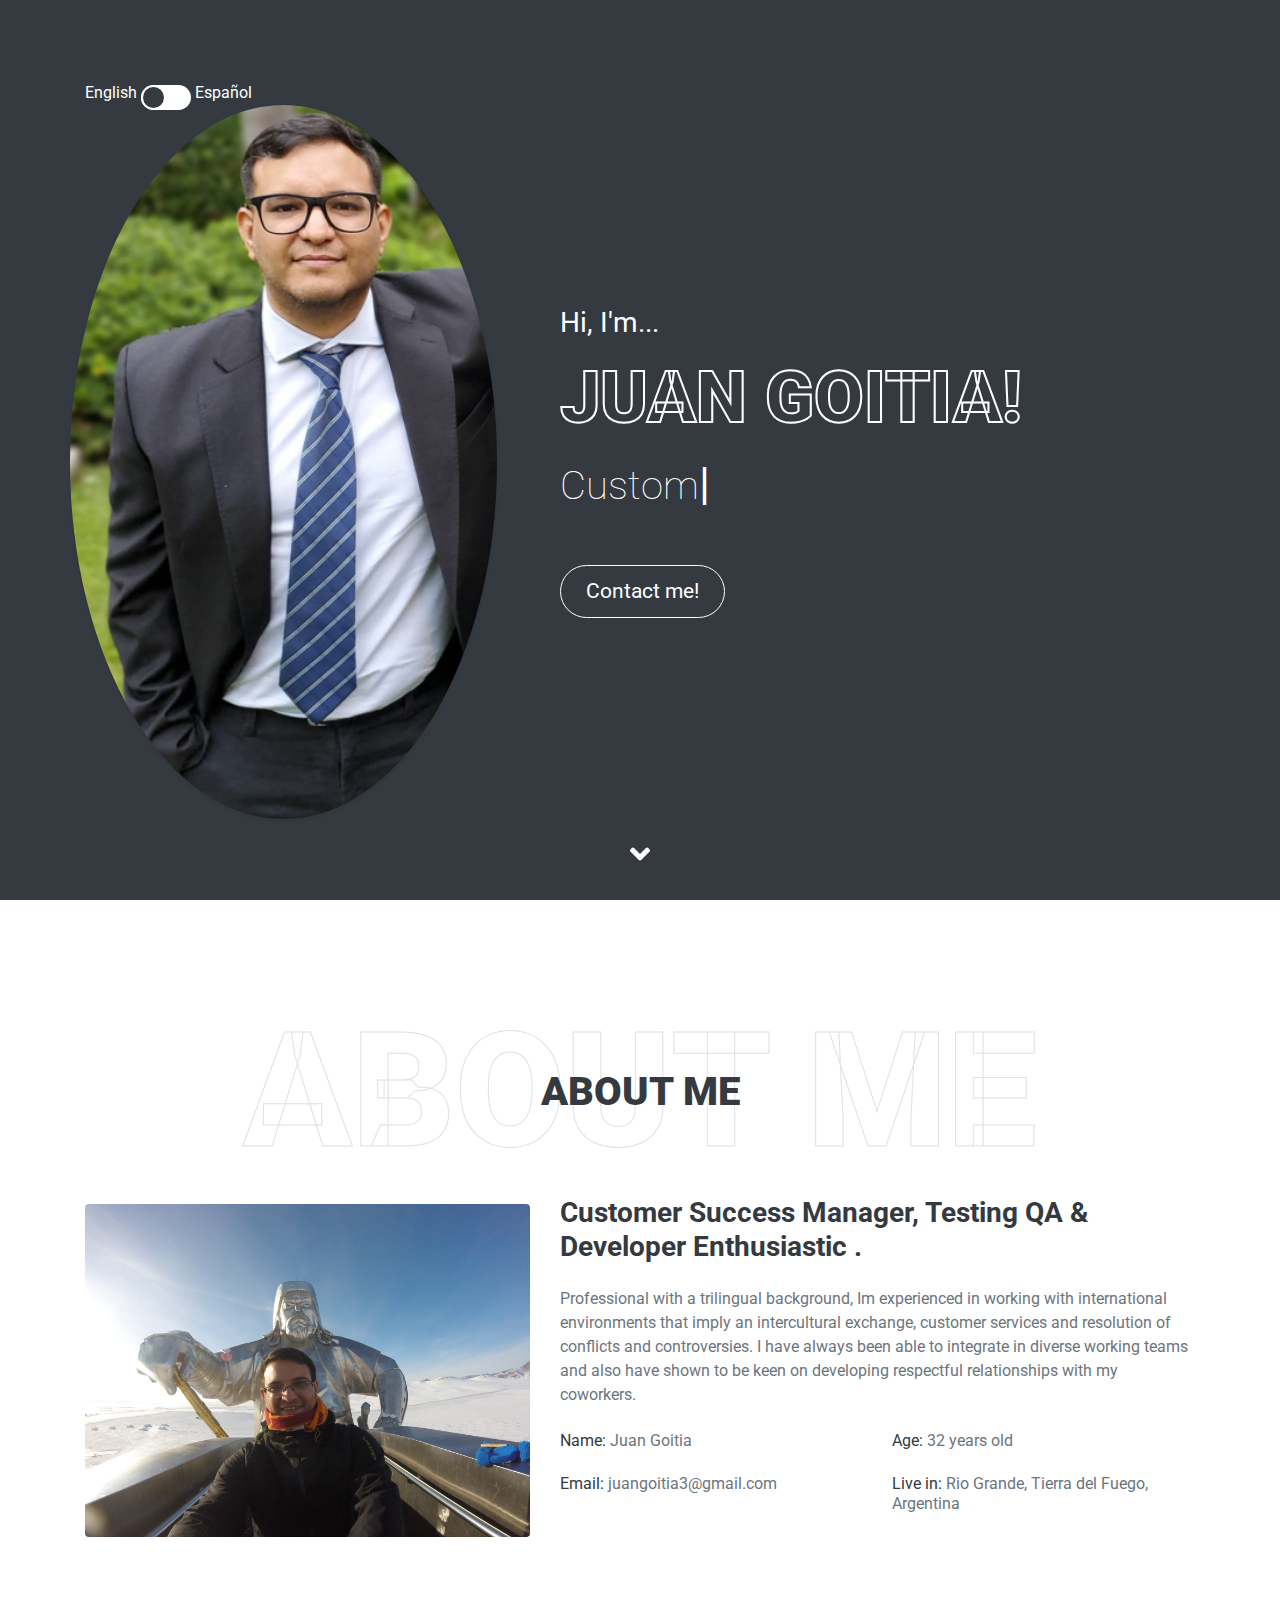
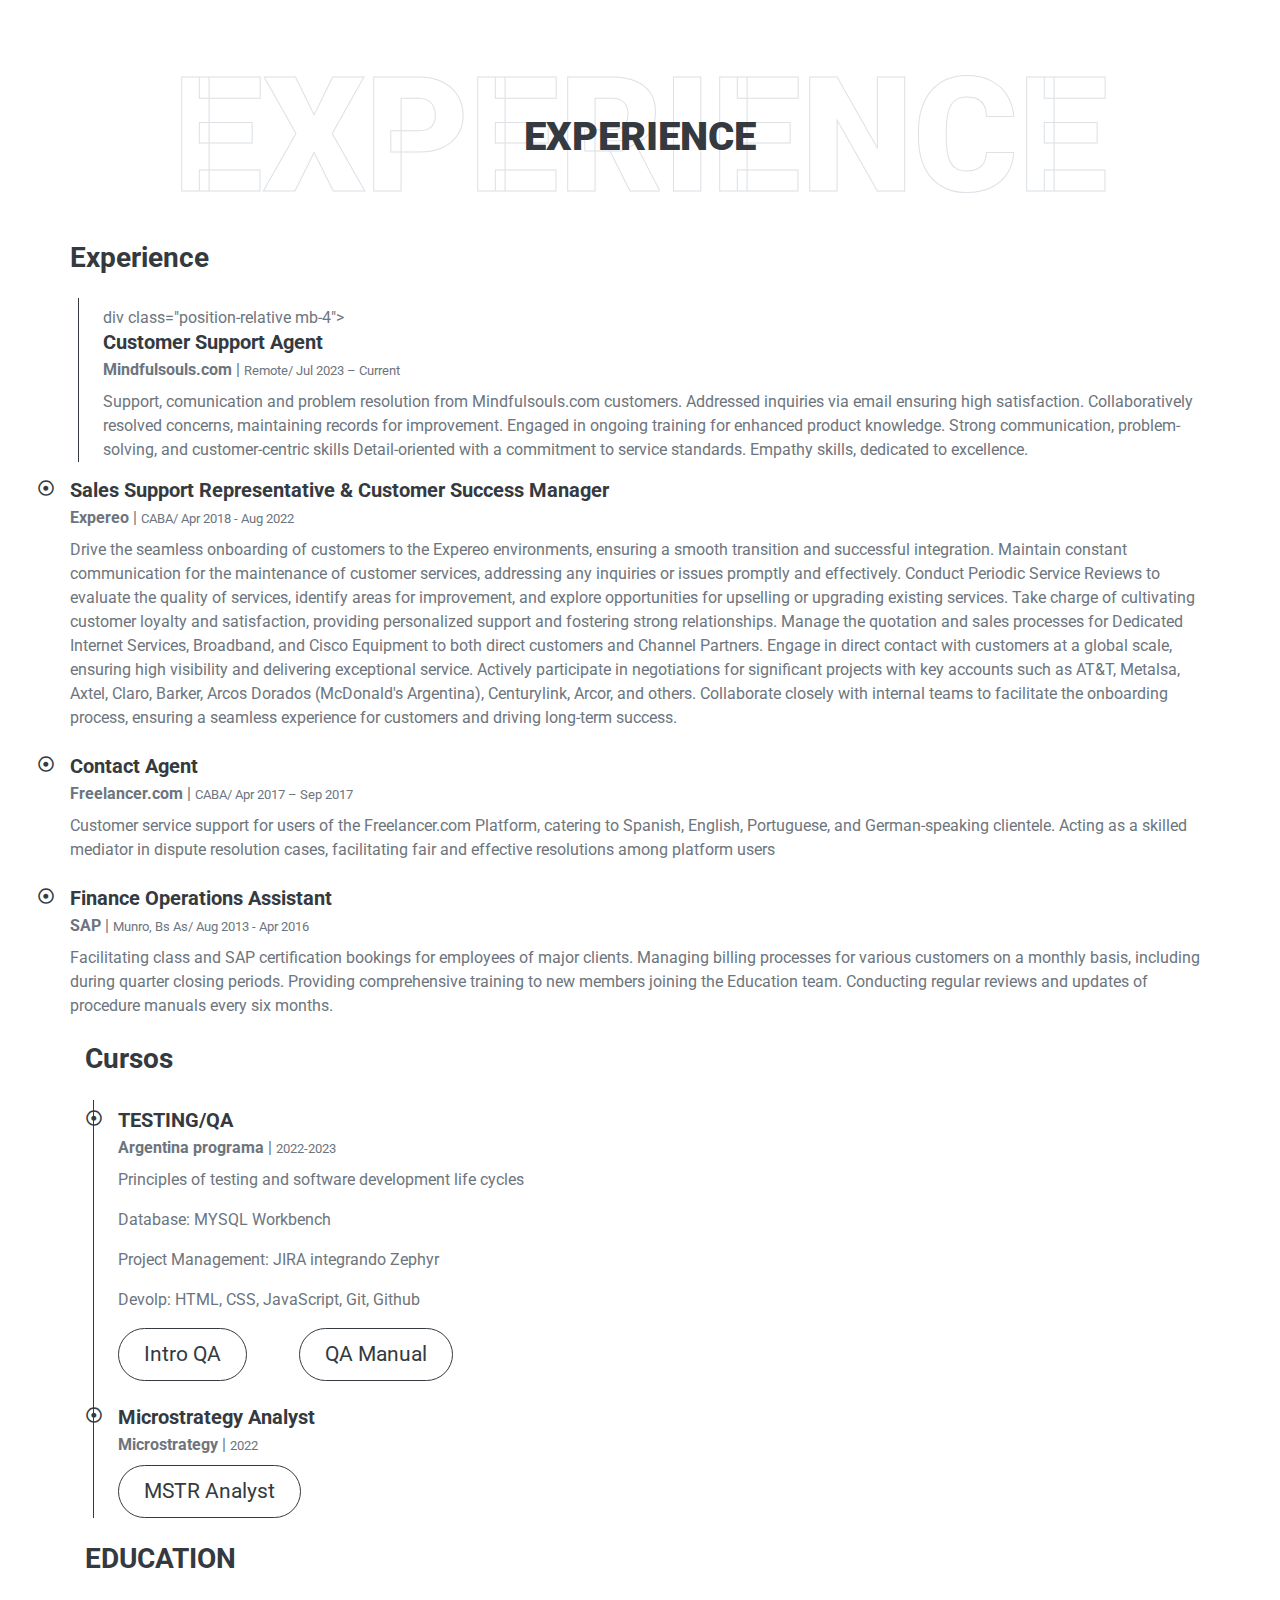
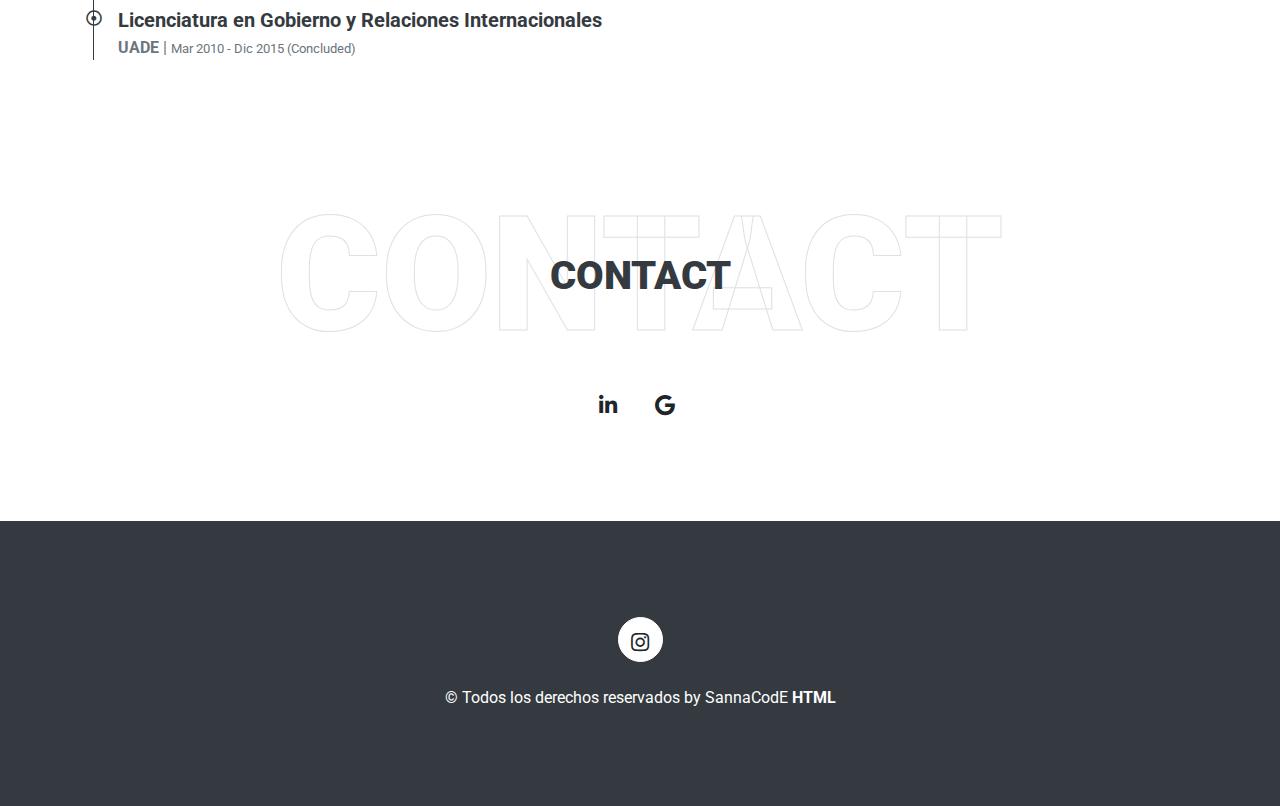
==== commit 87999ed4: "Cambios 2023 Diciembre" ====
--- a/index.html
+++ b/index.html
@@ -124,26 +124,24 @@
                 <div class="col-lg-">
                     <h3 class="mb-4">Experience</h3>
                     <div class="border-left border-dark pt-2 pl-4 ml-2">
-                        <div class="position-relative mb-4">
-                            <i class="far fa-dot-circle text-dark position-absolute" style="top: 2px; left: -32px;"></i>
-                            <h5 class="font-weight-bold mb-1">Cloud Technical Account Manager </h5>
-                            <p class="mb-2"><strong>Microstrategy</strong> | <small> CABA/ Jan 2022 – Mar 2023</small></p>
-                                    
-                            <p>Onboard, support, and interface with MicroStrategy Cloud Environment (MCE) customers. 
-
-                                Collaborate with customers and internal resources to upgrade, migrate, operate, and grow customers on the MCE Platform. 
-                                
-                                Assess and resolve all high priority project risks as they are encountered. 
-                                
-                                Create processes and policies that work toward continually improving customer satisfaction, revenue growth, and employee morale. 
-                                
-                                Assess customer requirements to ensure customer environments are appropriately sized to their business needs. 
-                                
-                                Provide periodic customer status summaries, and project progress reports. 
-                                
-                                Facilitate all operational checkpoint activities throughout the lifecycle of projects. 
-                                
-                                Continually update relevant business stakeholder of project status. 
+                        div class="position-relative mb-4">
+                            <i class="far fa-dot-circle text-dark position-absolute" style="top: 2px; left: -32px;"></i>
+                            <h5 class="font-weight-bold mb-1">Customer Support Agent</h5>
+                            <p class="mb-2"><strong>Mindfulsouls.com</strong> | <small>Remote/ Jul 2023 –
+                                    Current</small></p>
+                            <p>Support, comunication and problem resolution from Mindfulsouls.com customers.
+
+                                Addressed inquiries via email ensuring high satisfaction.
+                                
+                                Collaboratively resolved concerns, maintaining records for improvement.
+                                
+                                Engaged in ongoing training for enhanced product knowledge.
+                                
+                                Strong communication, problem-solving, and customer-centric skills
+                                
+                                Detail-oriented with a commitment to service standards.
+                                
+                                Empathy skills, dedicated to excellence.
                             </p>
                         </div>
                         <div class="position-relative mb-4">
